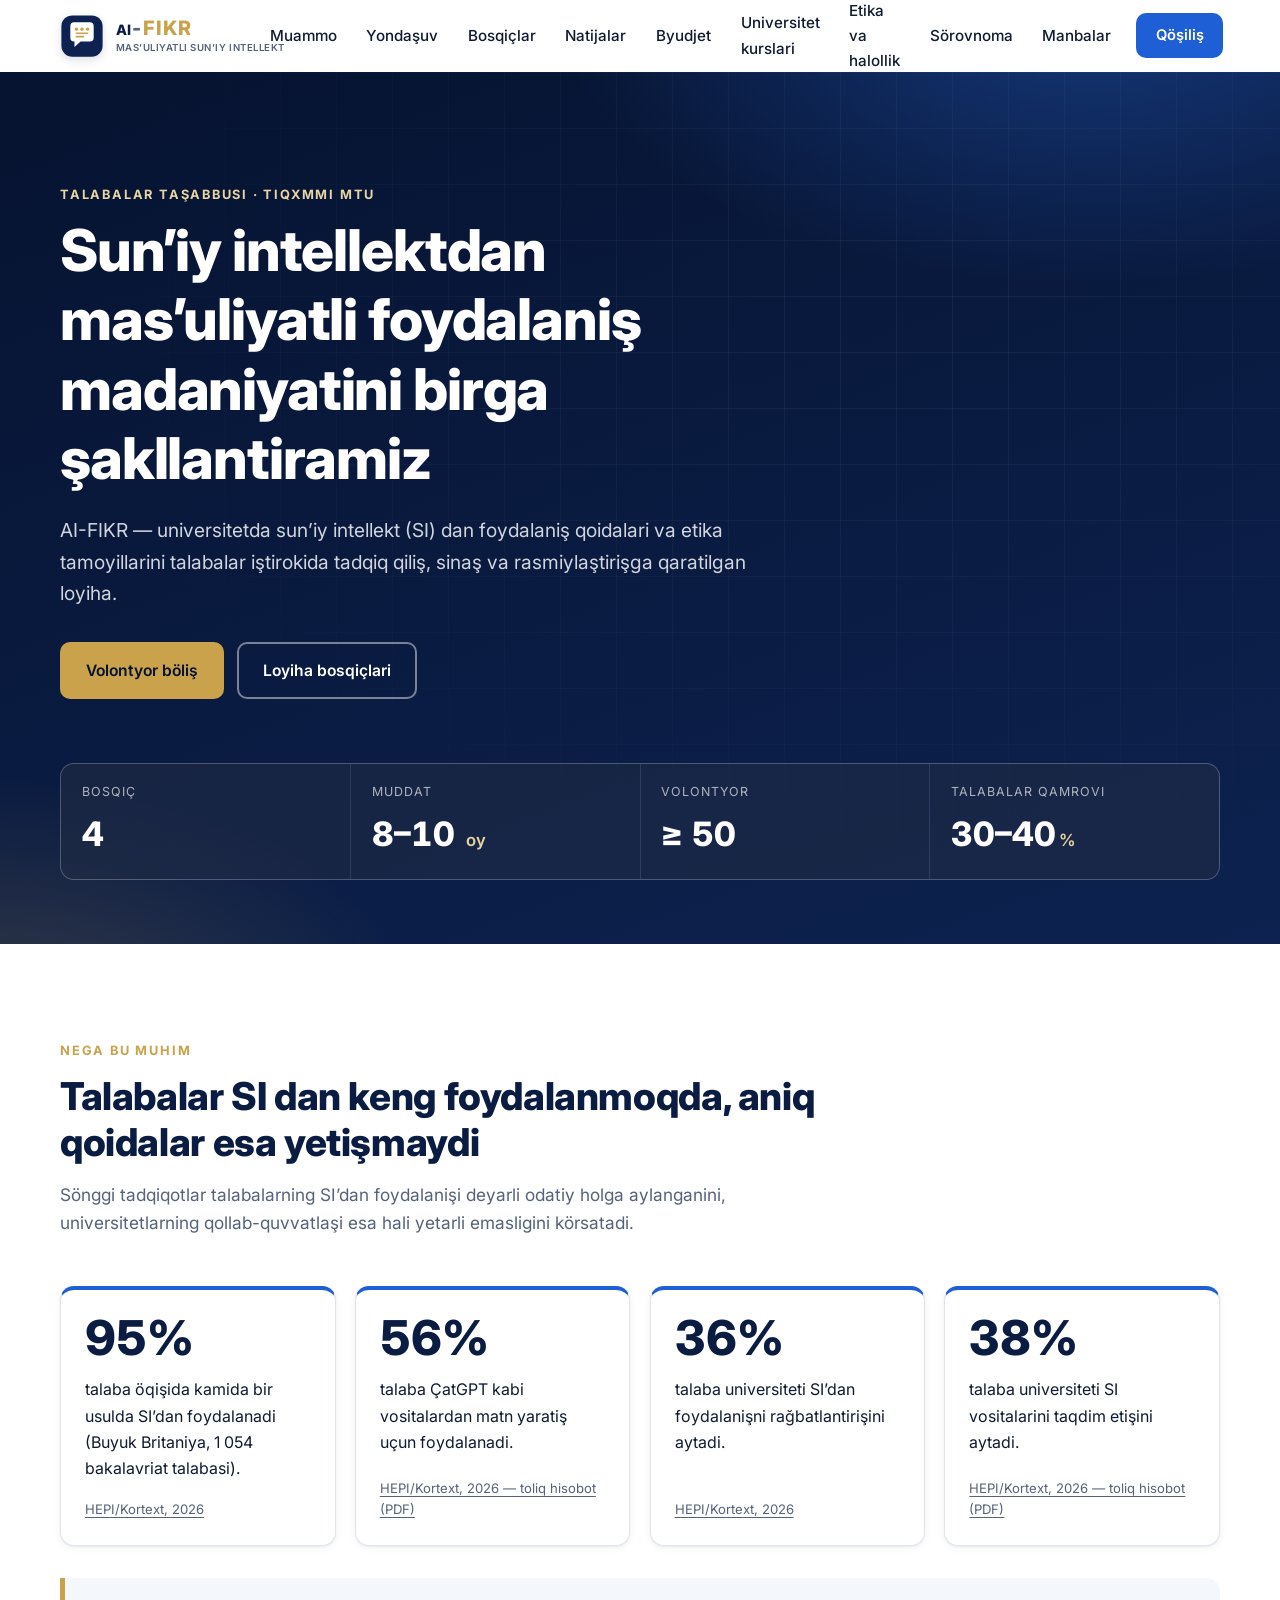
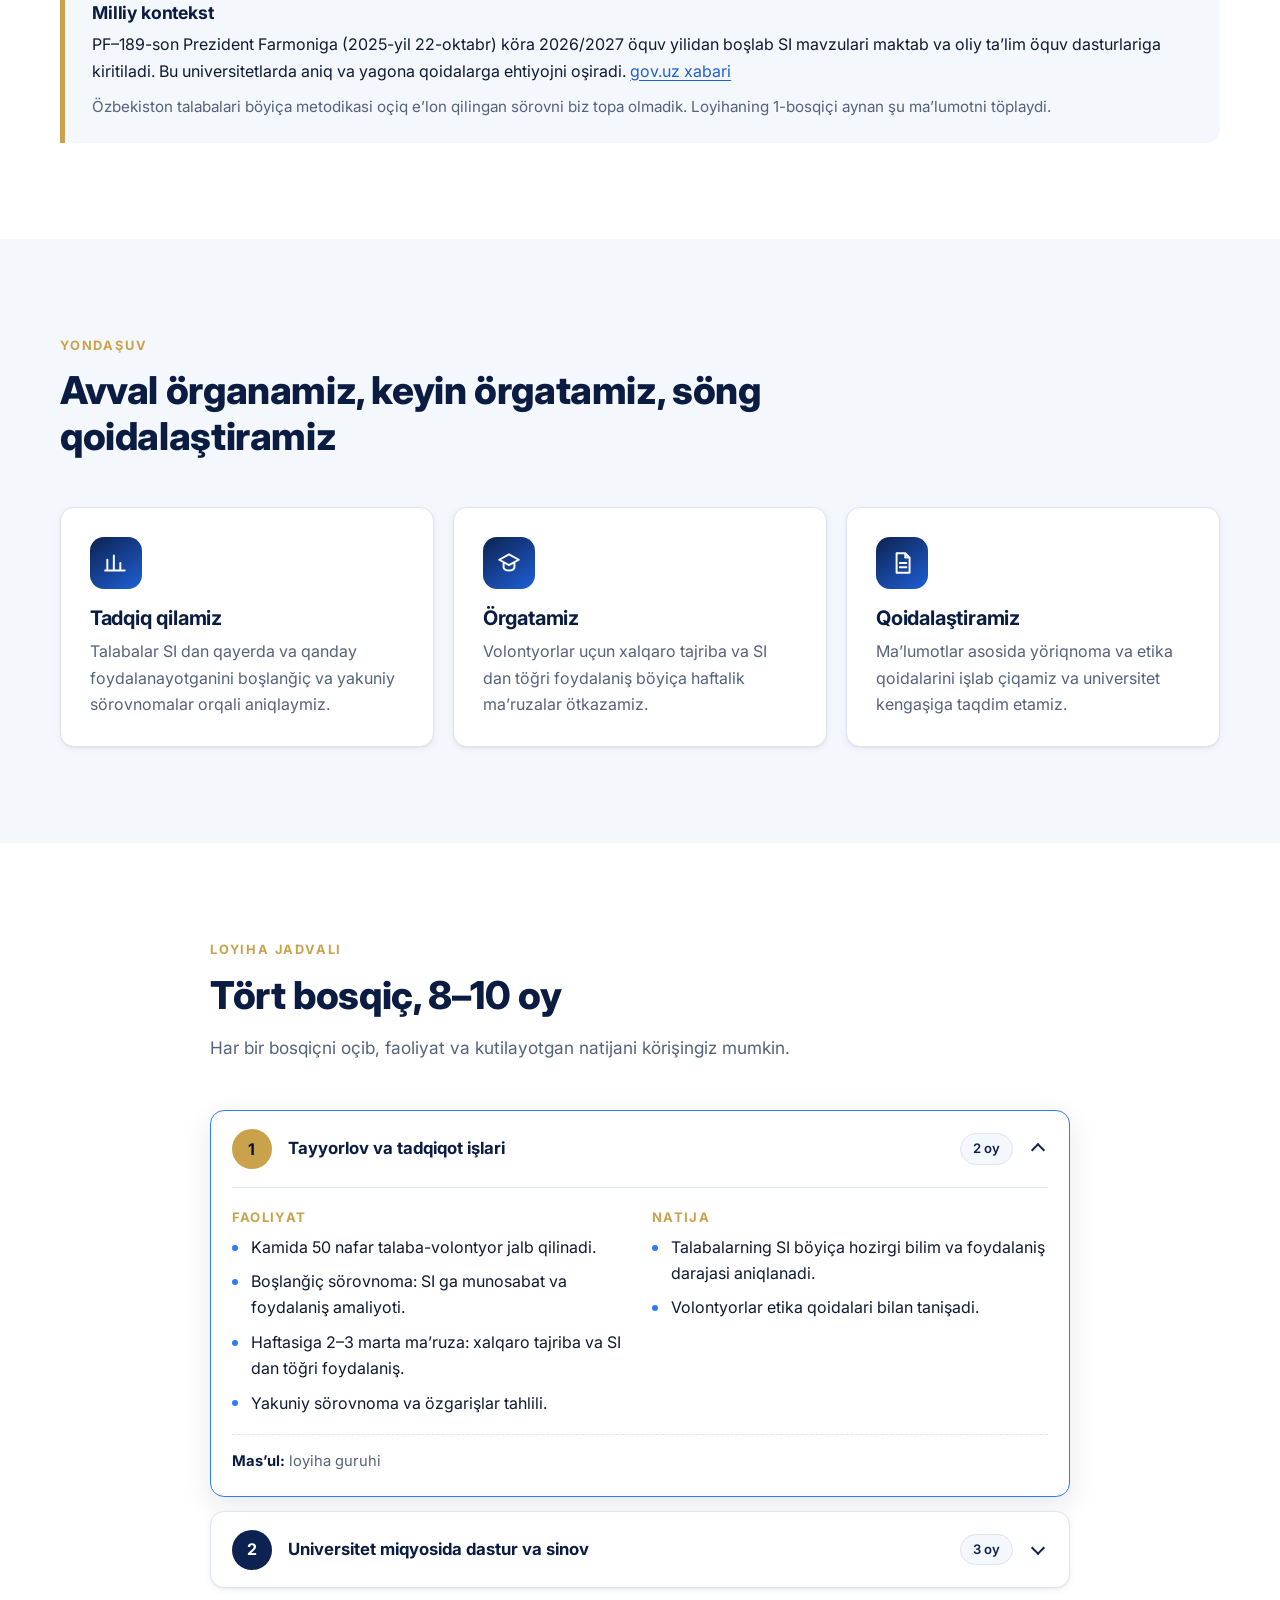
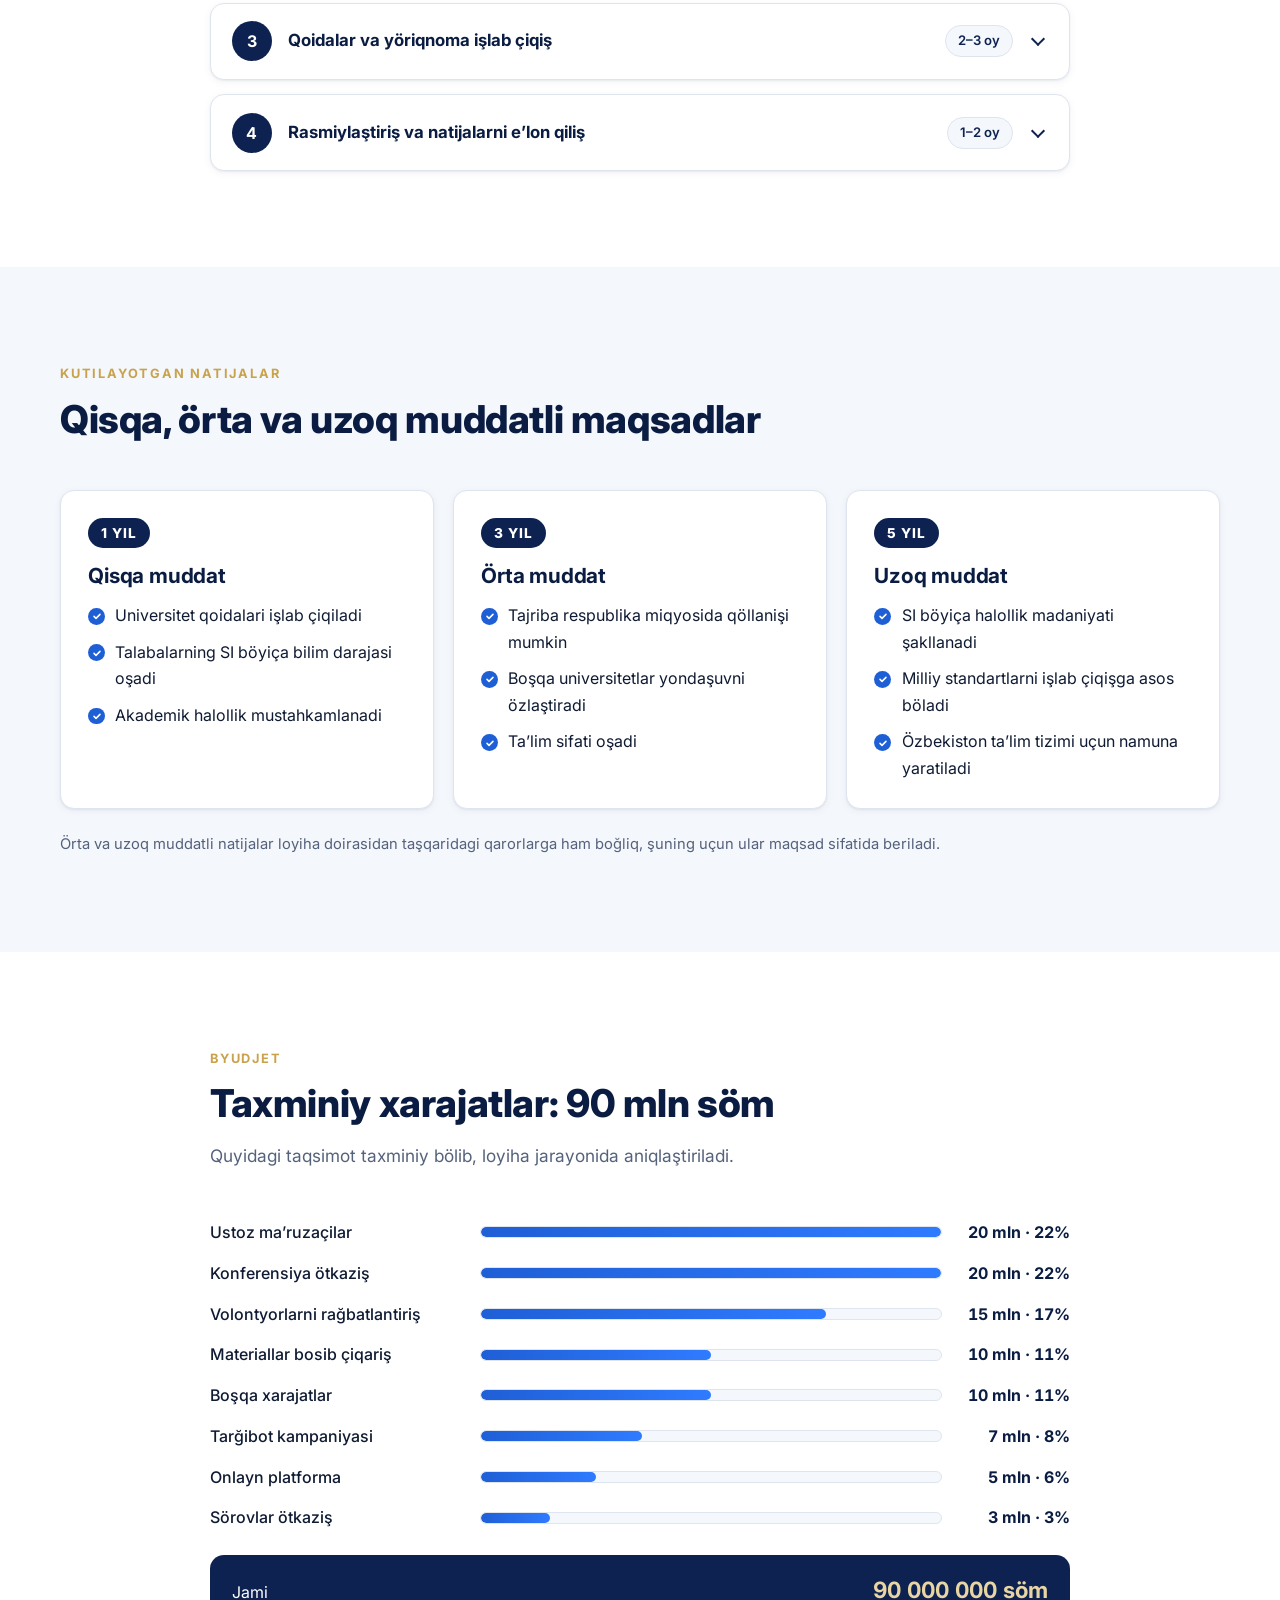
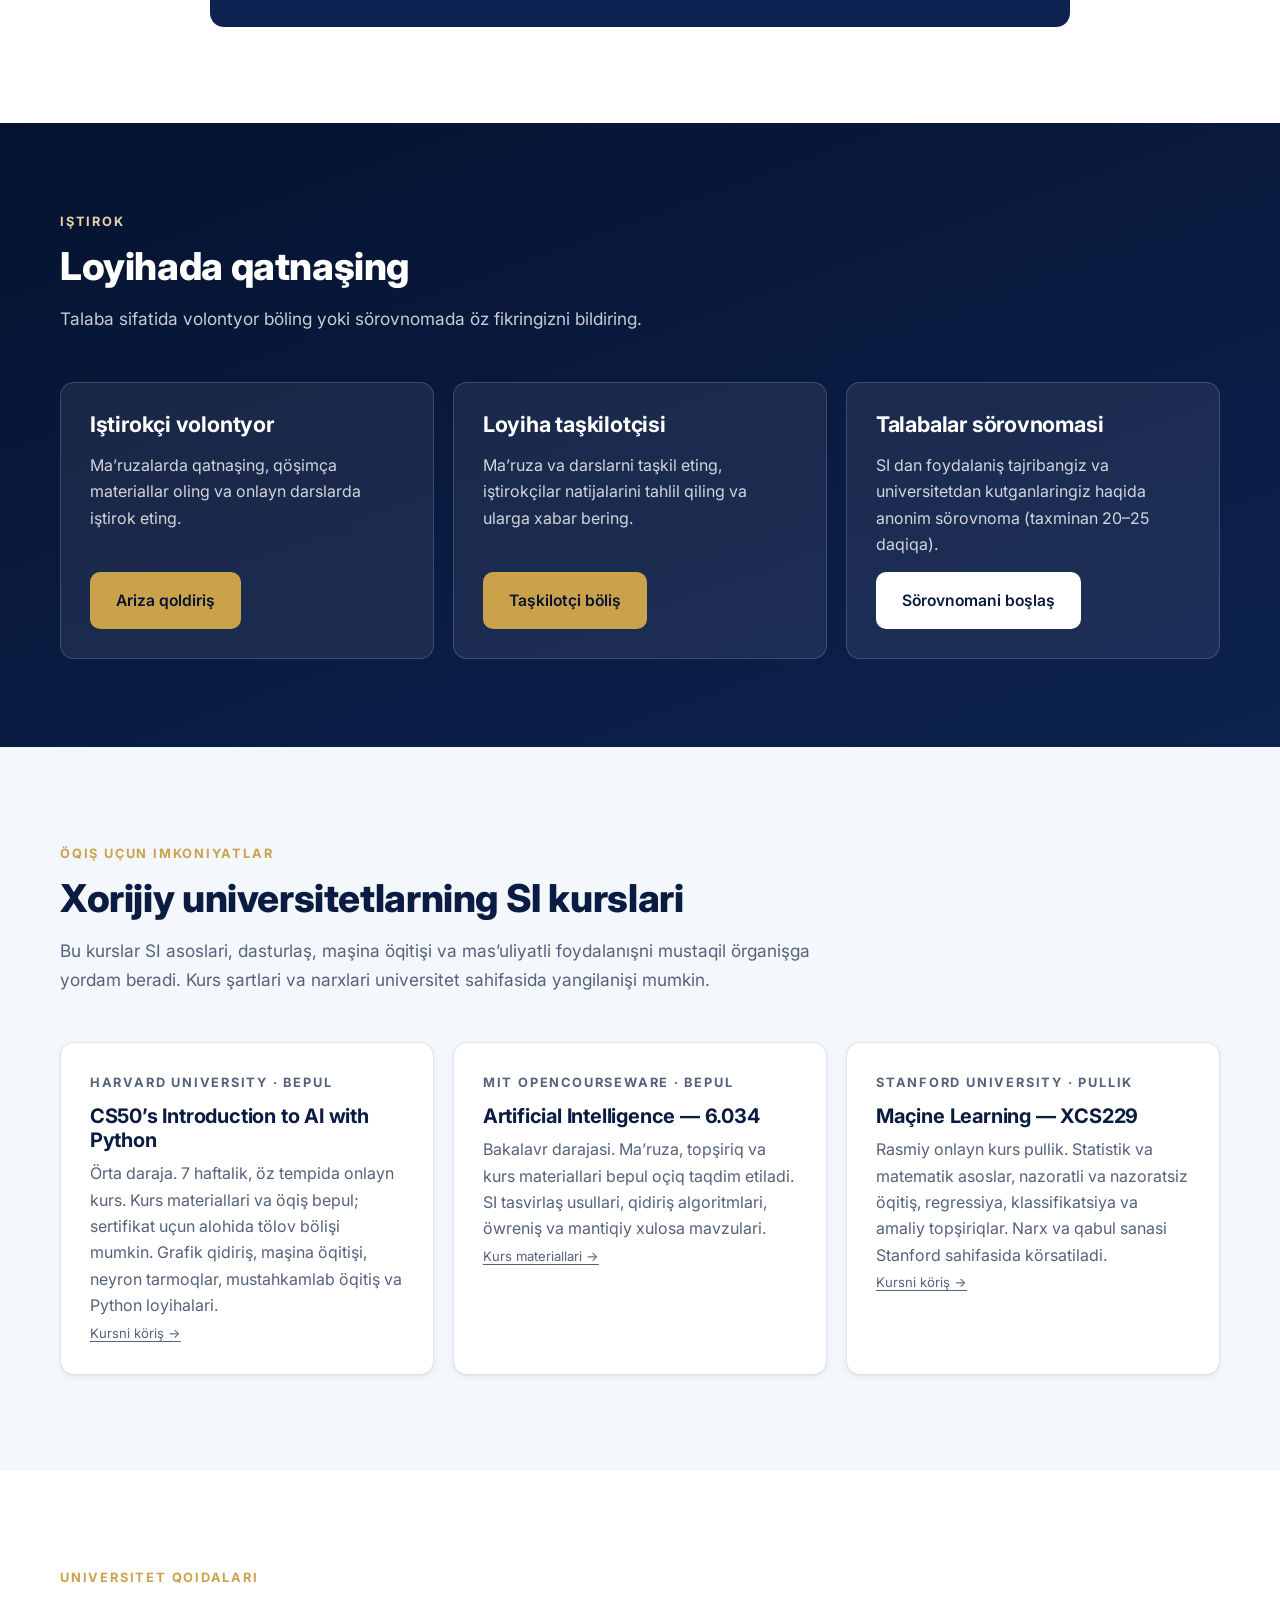
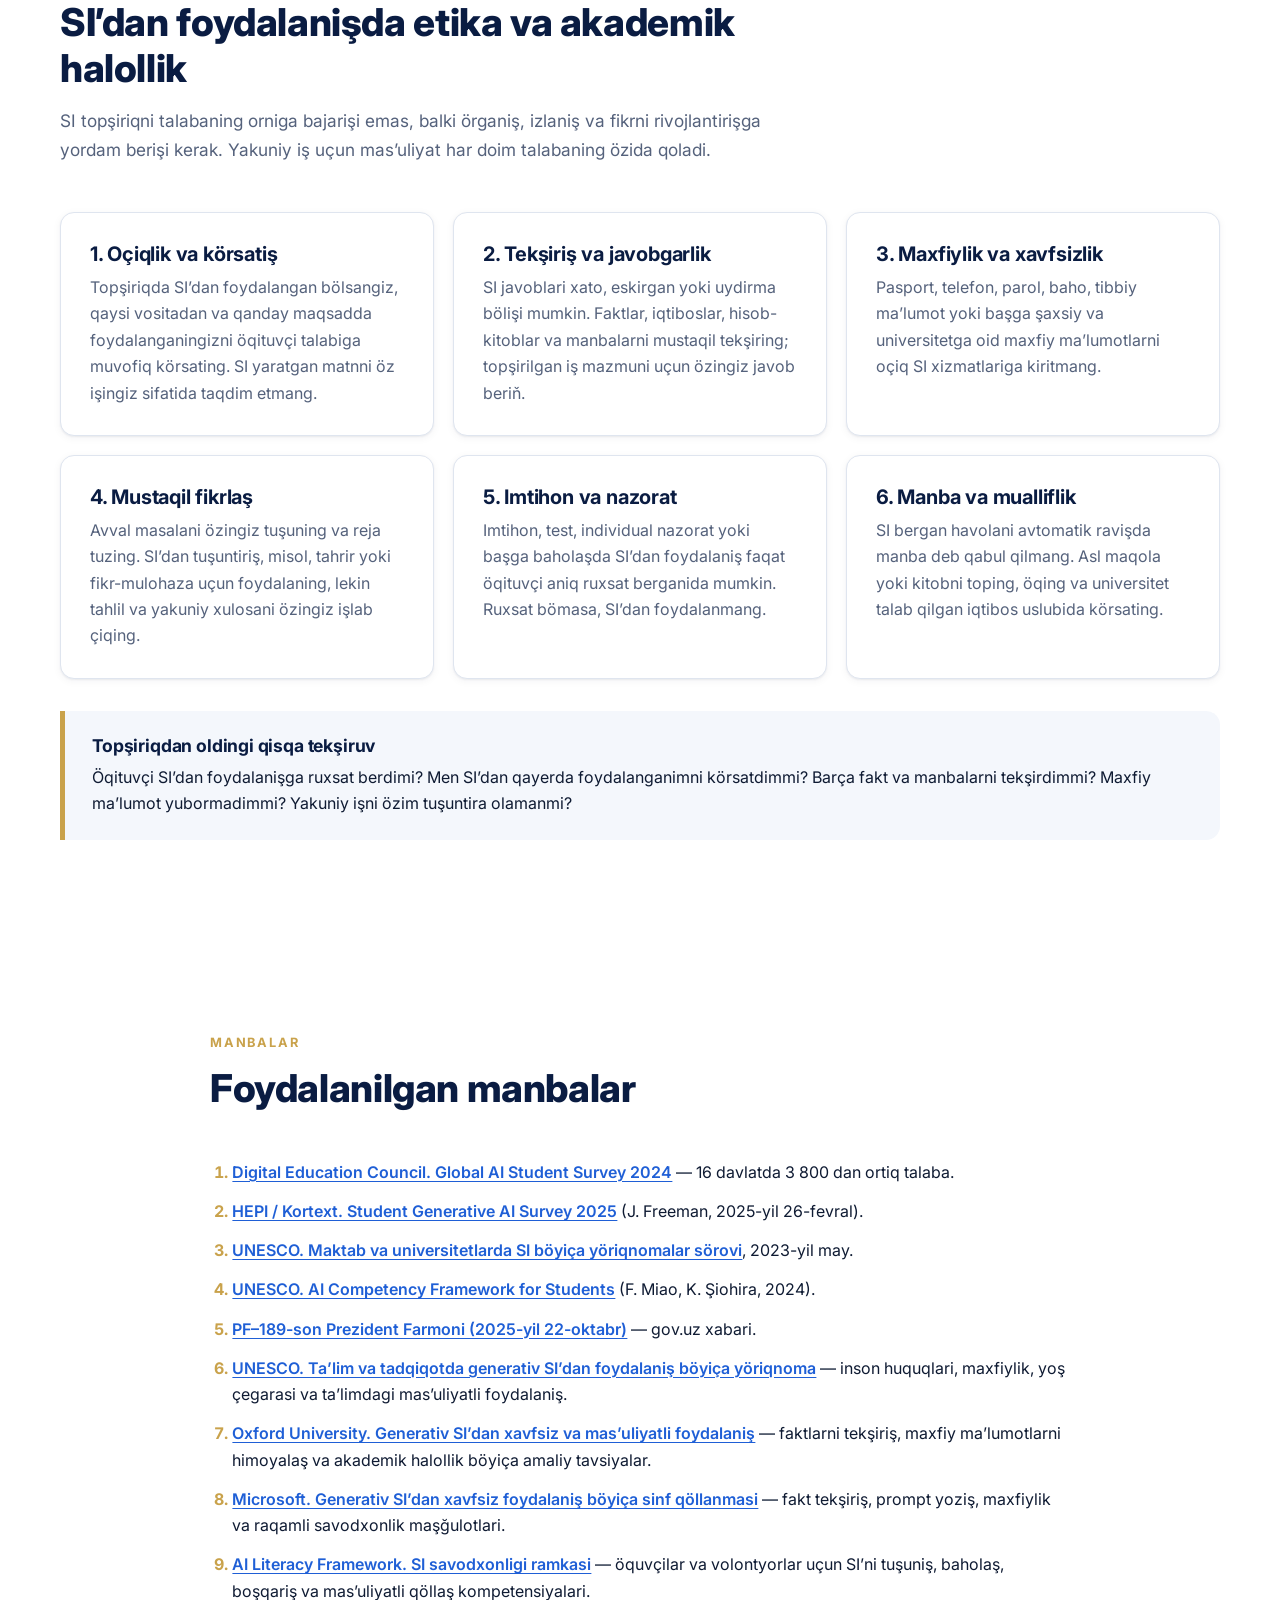
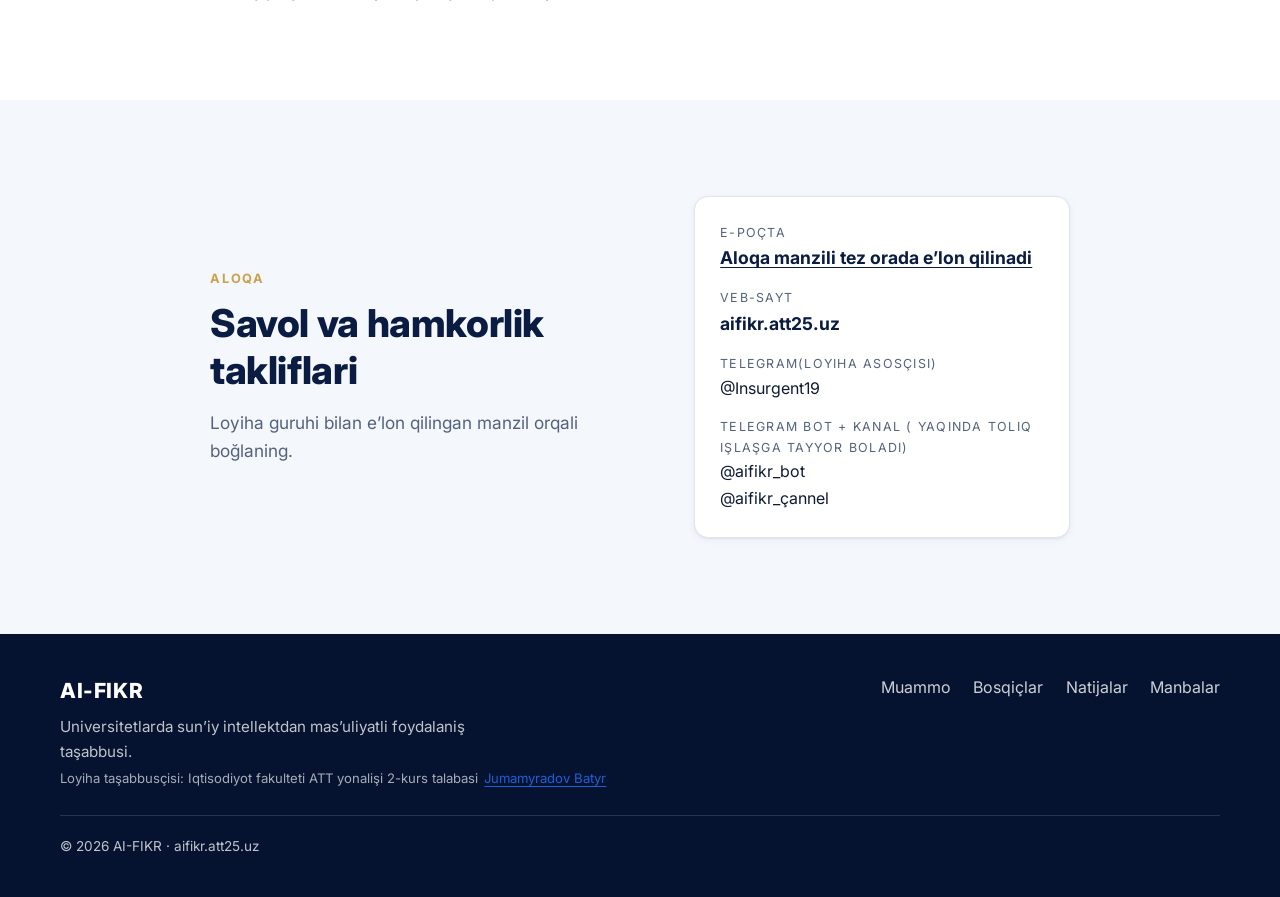
==== index.html @ 6b403f91 "Finish new alphabet content updates Co-authored-by: Copilot <223556219+Copilot@users.noreply.github." ====
<!DOCTYPE html>
<html lang="uz">
<head>
  <meta charset="utf-8">
  <meta name="viewport" content="width=device-width, initial-scale=1">
  <title>AI-FIKR — Universitetda sun’iy intellektdan mas’uliyatli foydalaniş</title>
  <meta name="description" content="AI-FIKR — Özbekiston universitetlarida sun’iy intellektdan foydalaniş qoidalari va etika tamoyillarini talabalar iştirokida tadqiq qiliş, sinaş va rasmiylaştiriş loyihasi.">
  <link rel="canonical" href="https://aifikr.attt25.uz/">
  <meta name="theme-color" content="#0d2250">

  <meta property="og:type" content="website">
  <meta property="og:locale" content="uz_UZ">
  <meta property="og:site_name" content="AI-FIKR">
  <meta property="og:title" content="AI-FIKR — Universitetlarda sun’iy intellektdan mas’uliyatli foydalaniş">
  <meta property="og:description" content="Sun’iy intellektdan foydalaniş qoidalari va etika tamoyillarini talabalar bilan birga işlab çiqamiz.">
  <meta property="og:url" content="https://aifikr.attt25.uz/">

  <link rel="icon" href="favicon.svg" type="image/svg+xml">
  <link rel="preconnect" href="https://fonts.googleapis.com">
  <link rel="preconnect" href="https://fonts.gstatic.com" crossorigin>
  <link rel="stylesheet" href="https://fonts.googleapis.com/css2?family=Inter:wght@400;500;600;700;800&display=swap">
  <link rel="stylesheet" href="css/style.css">
</head>
<body>
  <a class="skip-link" href="#asosiy">Asosiy mazmunga ötiş</a>

  <header class="site-header" id="top">
    <div class="container header-inner">
      <a class="brand" href="#top" aria-label="AI-FIKR boş sahifa">
        <svg class="brand-mark" viewBox="0 0 64 64" aria-hidden="true">
          <rect x="2" y="2" width="60" height="60" rx="16" fill="#0d2250"/>
          <path d="M15 17.5A5.5 5.5 0 0 1 20.5 12h23A5.5 5.5 0 0 1 49 17.5v17a5.5 5.5 0 0 1-5.5 5.5H30l-9 8v-8h-.5a5.5 5.5 0 0 1-5.5-5.5z" fill="#fff"/>
          <path d="M24 28h16M24 33h10" stroke="#c9a24b" stroke-width="2.5" stroke-linecap="round"/>
          <circle cx="24" cy="22" r="2.5" fill="#c9a24b"/><circle cx="32" cy="22" r="2.5" fill="#c9a24b"/><circle cx="40" cy="22" r="2.5" fill="#c9a24b"/>
        </svg>
        <span class="brand-text"><strong><em>AI</em><span>-</span>FIKR</strong><small>Mas’uliyatli sun’iy intellekt</small></span>
      </a>

      <button class="nav-toggle" type="button" aria-expanded="false" aria-controls="asosiy-menyu">
        <span class="sr-only">Menyuni oçiş</span>
        <span class="bars" aria-hidden="true"></span>
      </button>

      <nav class="site-nav" id="asosiy-menyu" aria-label="Asosiy menyu">
        <ul>
          <li><a href="#muammo">Muammo</a></li>
          <li><a href="#yondashuv">Yondaşuv</a></li>
          <li><a href="#bosqichlar">Bosqiçlar</a></li>
          <li><a href="#natijalar">Natijalar</a></li>
          <li><a href="#byudjet">Byudjet</a></li>
          <li><a href="#universitet-kurslari">Universitet kurslari</a></li>
          <li><a href="#etika">Etika va halollik</a></li>
          <li><a href="#sorovnoma" data-modal-target="sorovnoma">Sörovnoma</a></li>
          <li><a href="#manbalar">Manbalar</a></li>
          <li><a class="btn btn-primary btn-sm" href="#ishtirok">Qöşiliş</a></li>
        </ul>
      </nav>
    </div>
  </header>

  <main id="asosiy">

    <!-- HERO -->
    <section class="hero" aria-labelledby="hero-title">
      <div class="container hero-inner">
        <p class="eyebrow eyebrow-light">Talabalar taşabbusi · TIQXMMI MTU</p>
        <h1 id="hero-title">Sun’iy intellektdan mas’uliyatli foydalaniş madaniyatini birga şakllantiramiz</h1>
        <p class="hero-lead">
          AI-FIKR — universitetda sun’iy intellekt (SI) dan foydalaniş qoidalari va etika tamoyillarini
          talabalar iştirokida tadqiq qiliş, sinaş va rasmiylaştirişga qaratilgan loyiha.
        </p>
        <div class="hero-actions">
          <a class="btn btn-gold" href="#ishtirok">Volontyor böliş</a>
          <a class="btn btn-ghost" href="#bosqichlar">Loyiha bosqiçlari</a>
        </div>

        <dl class="hero-stats">
          <div><dt>Bosqiç</dt><dd><span class="count" data-count="4">4</span></dd></div>
          <div><dt>Muddat</dt><dd>8–10 <small>oy</small></dd></div>
          <div><dt>Volontyor</dt><dd><span class="count" data-count="50" data-prefix="≥ ">≥ 50</span></dd></div>
          <div><dt>Talabalar qamrovi</dt><dd>30–40<small>%</small></dd></div>
        </dl>
      </div>
    </section>

    <!-- MUAMMO -->
    <section class="section" id="muammo" aria-labelledby="muammo-title">
      <div class="container">
        <div class="section-head reveal">
          <p class="eyebrow">Nega bu muhim</p>
          <h2 id="muammo-title">Talabalar SI dan keng foydalanmoqda, aniq qoidalar esa yetişmaydi</h2>
          <p class="lead">Sönggi tadqiqotlar talabalarning SI’dan foydalanişi deyarli odatiy holga aylanganini, universitetlarning qollab-quvvatlaşi esa hali yetarli emasligini körsatadi.</p>
        </div>

        <div class="grid grid-4">
          <article class="stat-card reveal">
            <p class="stat-num"><span class="count" data-count="95" data-suffix="%">95%</span></p>
            <p class="stat-text">talaba öqişida kamida bir usulda SI’dan foydalanadi (Buyuk Britaniya, 1 054 bakalavriat talabasi).</p>
            <a class="stat-src" href="https://www.hepi.ac.uk/reports/student-generative-ai-survey-2026/" target="_blank" rel="noopener">HEPI/Kortext, 2026</a>
          </article>
          <article class="stat-card reveal">
            <p class="stat-num"><span class="count" data-count="56" data-suffix="%">56%</span></p>
            <p class="stat-text">talaba ÇatGPT kabi vositalardan matn yaratiş uçun foydalanadi.</p>
            <a class="stat-src" href="https://www.hepi.ac.uk/wp-content/uploads/2026/03/HEPI-Report-199-Gen-AI-Survey-2026.pdf" target="_blank" rel="noopener">HEPI/Kortext, 2026 — toliq hisobot (PDF)</a>
          </article>
          <article class="stat-card reveal">
            <p class="stat-num"><span class="count" data-count="36" data-suffix="%">36%</span></p>
            <p class="stat-text">talaba universiteti SI’dan foydalanişni rağbatlantirişini aytadi.</p>
            <a class="stat-src" href="https://www.hepi.ac.uk/reports/student-generative-ai-survey-2026/" target="_blank" rel="noopener">HEPI/Kortext, 2026</a>
          </article>
          <article class="stat-card reveal">
            <p class="stat-num"><span class="count" data-count="38" data-suffix="%">38%</span></p>
            <p class="stat-text">talaba universiteti SI vositalarini taqdim etişini aytadi.</p>
            <a class="stat-src" href="https://www.hepi.ac.uk/wp-content/uploads/2026/03/HEPI-Report-199-Gen-AI-Survey-2026.pdf" target="_blank" rel="noopener">HEPI/Kortext, 2026 — toliq hisobot (PDF)</a>
          </article>
        </div>

        <div class="notice reveal">
          <h3>Milliy kontekst</h3>
          <p>
            PF–189-son Prezident Farmoniga (2025-yil 22-oktabr) köra 2026/2027 öquv yilidan boşlab SI mavzulari
            maktab va oliy ta’lim öquv dasturlariga kiritiladi. Bu universitetlarda aniq va yagona qoidalarga ehtiyojni oşiradi.
            <a href="https://gov.uz/oz/digital/news/view/96074" target="_blank" rel="noopener">gov.uz xabari</a>
          </p>
          <p class="muted">
            Özbekiston talabalari böyiça metodikasi oçiq e’lon qilingan sörovni biz topa olmadik. Loyihaning 1-bosqiçi aynan şu ma’lumotni töplaydi.
          </p>
        </div>
      </div>
    </section>

    <!-- YONDASHUV -->
    <section class="section section-alt" id="yondashuv" aria-labelledby="yondashuv-title">
      <div class="container">
        <div class="section-head reveal">
          <p class="eyebrow">Yondaşuv</p>
          <h2 id="yondashuv-title">Avval örganamiz, keyin örgatamiz, söng qoidalaştiramiz</h2>
        </div>

        <div class="grid grid-3">
          <article class="pillar reveal">
            <span class="pillar-icon" aria-hidden="true">
              <svg viewBox="0 0 24 24"><path d="M4 19V9m6 10V5m6 14v-7m4 7H2"/></svg>
            </span>
            <h3>Tadqiq qilamiz</h3>
            <p>Talabalar SI dan qayerda va qanday foydalanayotganini boşlanğiç va yakuniy sörovnomalar orqali aniqlaymiz.</p>
          </article>
          <article class="pillar reveal">
            <span class="pillar-icon" aria-hidden="true">
              <svg viewBox="0 0 24 24"><path d="M3 9l9-5 9 5-9 5-9-5zm4 3v4c0 1.5 2.2 3 5 3s5-1.5 5-3v-4"/></svg>
            </span>
            <h3>Örgatamiz</h3>
            <p>Volontyorlar uçun xalqaro tajriba va SI dan töğri foydalaniş böyiça haftalik ma’ruzalar ötkazamiz.</p>
          </article>
          <article class="pillar reveal">
            <span class="pillar-icon" aria-hidden="true">
              <svg viewBox="0 0 24 24"><path d="M7 3h8l4 4v14H7zM15 3v4h4M10 12h6M10 16h6"/></svg>
            </span>
            <h3>Qoidalaştiramiz</h3>
            <p>Ma’lumotlar asosida yöriqnoma va etika qoidalarini işlab çiqamiz va universitet kengaşiga taqdim etamiz.</p>
          </article>
        </div>
      </div>
    </section>

    <!-- BOSQICHLAR -->
    <section class="section" id="bosqichlar" aria-labelledby="bosqich-title">
      <div class="container narrow">
        <div class="section-head reveal">
          <p class="eyebrow">Loyiha jadvali</p>
          <h2 id="bosqich-title">Tört bosqiç, 8–10 oy</h2>
          <p class="lead">Har bir bosqiçni oçib, faoliyat va kutilayotgan natijani körişingiz mumkin.</p>
        </div>

        <ol class="steps">
          <li class="step is-open reveal">
            <button class="step-head" type="button" aria-expanded="true" aria-controls="step-1">
              <span class="step-num">1</span>
              <span class="step-title">Tayyorlov va tadqiqot işlari</span>
              <span class="pill">2 oy</span>
              <span class="chev" aria-hidden="true"></span>
            </button>
            <div class="step-panel" id="step-1" role="region">
              <div class="step-inner">
                <div class="cols">
                  <div>
                    <h4>Faoliyat</h4>
                    <ul>
                      <li>Kamida 50 nafar talaba-volontyor jalb qilinadi.</li>
                      <li>Boşlanğiç sörovnoma: SI ga munosabat va foydalaniş amaliyoti.</li>
                      <li>Haftasiga 2–3 marta ma’ruza: xalqaro tajriba va SI dan töğri foydalaniş.</li>
                      <li>Yakuniy sörovnoma va özgarişlar tahlili.</li>
                    </ul>
                  </div>
                  <div>
                    <h4>Natija</h4>
                    <ul>
                      <li>Talabalarning SI böyiça hozirgi bilim va foydalaniş darajasi aniqlanadi.</li>
                      <li>Volontyorlar etika qoidalari bilan tanişadi.</li>
                    </ul>
                  </div>
                </div>
                <p class="owner"><strong>Mas’ul:</strong> loyiha guruhi</p>
              </div>
            </div>
          </li>

          <li class="step reveal">
            <button class="step-head" type="button" aria-expanded="false" aria-controls="step-2">
              <span class="step-num">2</span>
              <span class="step-title">Universitet miqyosida dastur va sinov</span>
              <span class="pill">3 oy</span>
              <span class="chev" aria-hidden="true"></span>
            </button>
            <div class="step-panel" id="step-2" role="region">
              <div class="step-inner">
                <div class="cols">
                  <div>
                    <h4>Faoliyat</h4>
                    <ul>
                      <li>1-bosqiç natijalari asosida umumiy dastur işlab çiqiladi.</li>
                      <li>Dastur universitet talabalarining kamida 30–40% ini qamrab oladi.</li>
                      <li>Umumiy sörovnomalar orqali fikr va foydalaniş darajasi tahlil qilinadi.</li>
                    </ul>
                  </div>
                  <div>
                    <h4>Natija</h4>
                    <ul>
                      <li>Dastur işlab çiqiladi va sinovdan ötadi.</li>
                      <li>Talabalarning kamida 30–40% i SI dan töğri foydalaniş böyiça bilim oladi.</li>
                      <li>Talabalarning ehtiyoj va muammolari aniqlanadi.</li>
                    </ul>
                  </div>
                </div>
                <p class="owner"><strong>Mas’ul:</strong> fakultetlar</p>
              </div>
            </div>
          </li>

          <li class="step reveal">
            <button class="step-head" type="button" aria-expanded="false" aria-controls="step-3">
              <span class="step-num">3</span>
              <span class="step-title">Qoidalar va yöriqnoma işlab çiqiş</span>
              <span class="pill">2–3 oy</span>
              <span class="chev" aria-hidden="true"></span>
            </button>
            <div class="step-panel" id="step-3" role="region">
              <div class="step-inner">
                <div class="cols">
                  <div>
                    <h4>Faoliyat</h4>
                    <ul>
                      <li>Ma’lumotlar asosida universitet uçun SI dan foydalaniş yöriqnomasi tayyorlanadi.</li>
                      <li>Yöriqnoma etika qoidalarini öz içiga oladi.</li>
                      <li>Universitet kengaşida tasdiqlanadi.</li>
                    </ul>
                  </div>
                  <div>
                    <h4>Natija</h4>
                    <ul>
                      <li>Yöriqnoma va etika qoidalari tayyor böladi.</li>
                      <li>Universitet içida yagona standart va tartib joriy etiladi.</li>
                      <li>Mas’uliyatli, halol va samarali foydalaniş madaniyati şakllana boşlaydi.</li>
                    </ul>
                  </div>
                </div>
                <p class="owner"><strong>Mas’ul:</strong> yuridik bölim</p>
              </div>
            </div>
          </li>

          <li class="step reveal">
            <button class="step-head" type="button" aria-expanded="false" aria-controls="step-4">
              <span class="step-num">4</span>
              <span class="step-title">Rasmiylaştiriş va natijalarni e’lon qiliş</span>
              <span class="pill">1–2 oy</span>
              <span class="chev" aria-hidden="true"></span>
            </button>
            <div class="step-panel" id="step-4" role="region">
              <div class="step-inner">
                <div class="cols">
                  <div>
                    <h4>Faoliyat</h4>
                    <ul>
                      <li>Qoidalar rasmiylaştirilib, universitet içida kuçga kiritiladi.</li>
                      <li>Natijalar oçiq e’lon qilinadi.</li>
                      <li>Tasdiq oliş uçun natijalar Ta’lim vazirligiga taqdim etiladi.</li>
                      <li>Yakuniy hisobot va taqdimot tayyorlanadi.</li>
                    </ul>
                  </div>
                  <div>
                    <h4>Natija</h4>
                    <ul>
                      <li>Qoidalar universitet içida amalda böladi.</li>
                      <li>Tajribani boşqa universitetlarga tatbiq etiş imkoniyati paydo böladi.</li>
                    </ul>
                  </div>
                </div>
                <p class="owner"><strong>Mas’ul:</strong> rektorat</p>
              </div>
            </div>
          </li>
        </ol>
      </div>
    </section>

    <!-- NATIJALAR -->
    <section class="section section-alt" id="natijalar" aria-labelledby="natija-title">
      <div class="container">
        <div class="section-head reveal">
          <p class="eyebrow">Kutilayotgan natijalar</p>
          <h2 id="natija-title">Qisqa, örta va uzoq muddatli maqsadlar</h2>
        </div>

        <div class="grid grid-3">
          <article class="horizon reveal">
            <p class="horizon-label">1 yil</p>
            <h3>Qisqa muddat</h3>
            <ul class="checks">
              <li>Universitet qoidalari işlab çiqiladi</li>
              <li>Talabalarning SI böyiça bilim darajasi oşadi</li>
              <li>Akademik halollik mustahkamlanadi</li>
            </ul>
          </article>
          <article class="horizon reveal">
            <p class="horizon-label">3 yil</p>
            <h3>Örta muddat</h3>
            <ul class="checks">
              <li>Tajriba respublika miqyosida qöllanişi mumkin</li>
              <li>Boşqa universitetlar yondaşuvni özlaştiradi</li>
              <li>Ta’lim sifati oşadi</li>
            </ul>
          </article>
          <article class="horizon reveal">
            <p class="horizon-label">5 yil</p>
            <h3>Uzoq muddat</h3>
            <ul class="checks">
              <li>SI böyiça halollik madaniyati şakllanadi</li>
              <li>Milliy standartlarni işlab çiqişga asos böladi</li>
              <li>Özbekiston ta’lim tizimi uçun namuna yaratiladi</li>
            </ul>
          </article>
        </div>
        <p class="footnote reveal">Örta va uzoq muddatli natijalar loyiha doirasidan taşqaridagi qarorlarga ham boğliq, şuning uçun ular maqsad sifatida beriladi.</p>
      </div>
    </section>

    <!-- BYUDJET -->
    <section class="section" id="byudjet" aria-labelledby="byudjet-title">
      <div class="container narrow">
        <div class="section-head reveal">
          <p class="eyebrow">Byudjet</p>
          <h2 id="byudjet-title">Taxminiy xarajatlar: 90 mln söm</h2>
          <p class="lead">Quyidagi taqsimot taxminiy bölib, loyiha jarayonida aniqlaştiriladi.</p>
        </div>

        <ul class="budget reveal" aria-label="Byudjet taqsimoti">
          <li><span class="b-name">Ustoz ma’ruzaçilar</span><span class="bar"><span style="--w:100%"></span></span><span class="b-val">20 mln · 22%</span></li>
          <li><span class="b-name">Konferensiya ötkaziş</span><span class="bar"><span style="--w:100%"></span></span><span class="b-val">20 mln · 22%</span></li>
          <li><span class="b-name">Volontyorlarni rağbatlantiriş</span><span class="bar"><span style="--w:75%"></span></span><span class="b-val">15 mln · 17%</span></li>
          <li><span class="b-name">Materiallar bosib çiqariş</span><span class="bar"><span style="--w:50%"></span></span><span class="b-val">10 mln · 11%</span></li>
          <li><span class="b-name">Boşqa xarajatlar</span><span class="bar"><span style="--w:50%"></span></span><span class="b-val">10 mln · 11%</span></li>
          <li><span class="b-name">Tarğibot kampaniyasi</span><span class="bar"><span style="--w:35%"></span></span><span class="b-val">7 mln · 8%</span></li>
          <li><span class="b-name">Onlayn platforma</span><span class="bar"><span style="--w:25%"></span></span><span class="b-val">5 mln · 6%</span></li>
          <li><span class="b-name">Sörovlar ötkaziş</span><span class="bar"><span style="--w:15%"></span></span><span class="b-val">3 mln · 3%</span></li>
        </ul>
        <p class="budget-total reveal"><span>Jami</span><strong>90 000 000 söm</strong></p>
      </div>
    </section>

    <!-- ISHTIROK -->
    <section class="cta" id="ishtirok" aria-labelledby="ishtirok-title">
      <div class="container">
        <div class="section-head section-head-light reveal">
          <p class="eyebrow eyebrow-light">Iştirok</p>
          <h2 id="ishtirok-title">Loyihada qatnaşing</h2>
          <p class="lead">Talaba sifatida volontyor böling yoki sörovnomada öz fikringizni bildiring.</p>
        </div>

        <div class="grid grid-2">
          <article class="cta-card reveal">
            <h3>Iştirokçi volontyor</h3>
            <p>Ma’ruzalarda qatnaşing, qöşimça materiallar oling va onlayn darslarda iştirok eting.</p>
            <a class="btn btn-gold" href="#ishtirokchi-ariza" data-modal-target="ishtirokchi-ariza">Ariza qoldiriş</a>
          </article>
          <article class="cta-card reveal">
            <h3>Loyiha taşkilotçisi</h3>
            <p>Ma’ruza va darslarni taşkil eting, iştirokçilar natijalarini tahlil qiling va ularga xabar bering.</p>
            <a class="btn btn-gold" href="#tashkilotchi-ariza" data-modal-target="tashkilotchi-ariza">Taşkilotçi böliş</a>
          </article>
          <article class="cta-card reveal">
            <h3>Talabalar sörovnomasi</h3>
            <p>SI dan foydalaniş tajribangiz va universitetdan kutganlaringiz haqida anonim sörovnoma (taxminan 20–25 daqiqa).</p>
            <a class="btn btn-light" href="#sorovnoma" data-modal-target="sorovnoma">Sörovnomani boşlaş</a>
          </article>
        </div>
      </div>
    </section>

    <!-- SOROVNOMA -->
    <dialog class="participation-modal" id="sorovnoma" aria-labelledby="sorovnoma-title">
      <button class="modal-close" type="button" data-modal-close aria-label="Oynani yopiş">×</button>
      <div class="container">
        <div class="section-head reveal">
          <p class="eyebrow">1-bosqiç · anonim tadqiqot</p>
          <h2 id="sorovnoma-title">SI dan foydalaniş tajribangizni baholang</h2>
          <p class="lead">Sörovnoma taxminan 20–25 daqiqa davom etadi. Ism, familiya va telefon raqami söralmaydi. Javoblar faqat umumlaştirilgan körinişda işlatiladi.</p>
        </div>
        <form class="participation-form reveal" id="survey-form">
          <div class="form-notice"><strong>Iştirok etişdan oldin</strong><p>Istalgan savolni ötkazib yuborişingiz yoki istalgan vaqtda töxtaşingiz mumkin.</p></div>
          <div class="survey-progress" aria-label="Sörovnoma töldirilişi">
            <div class="survey-progress-head"><span>Töldirilişi</span><strong id="survey-progress-value">0%</strong></div>
            <div class="survey-progress-track"><span id="survey-progress-bar"></span></div>
          </div>
          <fieldset>
            <legend>A. Umumiy ma’lumot</legend>
            <div class="form-grid">
              <label>Ism va familiya <span class="required">*</span><input name="name" type="text" required autocomplete="name" placeholder="Masalan: Ali Valiyev"></label>
              <label>Kursingiz <span class="required">*</span><select name="course" required><option value="">Tanlang</option><option>1-kurs</option><option>2-kurs</option><option>3-kurs</option><option>4-kurs</option><option>Magistratura</option></select></label>
              <label class="form-span-2">Fakultet va yönalişingiz <span class="required">*</span><input name="faculty" type="text" required placeholder="Masalan: Iqtisodiyot fakulteti, ATT 220"></label>
            </div>
          </fieldset>
          <fieldset>
            <legend>B. Foydalaniş amaliyoti</legend>
            <div class="form-grid">
              <label>SI vositalaridan qançalik tez-tez foydalanasiz? <span class="required">*</span><select name="frequency" required><option value="">Tanlang</option><option>Heç qaçon</option><option>Faqat sinab körganman</option><option>Oyiga bir neça marta</option><option>Haftasiga bir neça marta</option><option>Deyarli har kuni</option></select></label>
              <label>Haftasiga örtaça qança vaqt?<select name="hours"><option value="">Tanlang</option><option>1 soatdan kam</option><option>1–3 soat</option><option>4–7 soat</option><option>8 soat va undan köp</option></select></label>
            </div>
            <div class="form-question"><p>Qaysi vositalardan foydalangansiz?</p><div class="check-grid">
              <label class="check-option"><input type="checkbox" name="tools" value="ChatGPT"> ÇatGPT</label><label class="check-option"><input type="checkbox" name="tools" value="Gemini"> Gemini</label><label class="check-option"><input type="checkbox" name="tools" value="Claude"> Claude</label><label class="check-option"><input type="checkbox" name="tools" value="Copilot"> Microsoft Copilot</label><label class="check-option"><input type="checkbox" name="tools" value="DeepSeek"> DeepSeek</label><label class="check-option"><input type="checkbox" name="tools" value="Other"> Boşqa</label>
            </div></div>
            <div class="form-grid usage-details">
              <label>Nima maqsadda foydalanasiz? <span class="required">*</span><select name="usage-purpose" required><option value="">Tanlang</option><option>Ma’lumot qidiriş va tuşuniş</option><option>Matn, tarjima yoki grammatika</option><option>Dasturlaş va masala yeçiş</option><option>Ğoya, reja yoki slayd</option><option>Topşiriqni tayyorlaş</option><option>Boşqa</option></select></label>
              <label>SI javobini tekşiriş odatingiz <span class="required">*</span><select name="verification" required><option value="">Tanlang</option><option>Heç qaçon</option><option>Ba’zan</option><option>Köpinça</option><option>Har doim</option></select></label>
              <label>SI dan asosan qayerda foydalanasiz? <select name="context"><option value="">Tanlang</option><option>Uyda</option><option>Universitetda</option><option>Iş joyida</option><option>Yölda yoki mobil qurilmada</option></select></label>
              <label>Pullik versiyadan foydalanasizmi? <select name="paid-version"><option value="">Tanlang</option><option>Ha</option><option>Yöq</option><option>Bilmayman</option></select></label>
            </div>
          </fieldset>
          <fieldset>
            <legend>C. Munosabat</legend><p class="fieldset-note">Har bir bayonot uçun quyidagi şkaladan foydalaning:</p><div class="rating-scale" aria-label="Javoblar şkalasi"><span><b>1</b> — umuman rozi emasman</span><span><b>2</b> — rozi emasman</span><span><b>3</b> — neytral</span><span><b>4</b> — roziman</span><span><b>5</b> — töliq roziman</span></div>
            <div class="rating-list">
              <label class="rating-row">SI öqişimni yengillaştiradi.<span class="rating-options"><input required type="radio" name="q17" value="1" aria-label="1"><input type="radio" name="q17" value="2" aria-label="2"><input type="radio" name="q17" value="3" aria-label="3"><input type="radio" name="q17" value="4" aria-label="4"><input type="radio" name="q17" value="5" aria-label="5"></span></label>
              <label class="rating-row">SI murakkab mavzuni tuşunişimga yordam beradi.<span class="rating-options"><input required type="radio" name="q18" value="1" aria-label="1"><input type="radio" name="q18" value="2" aria-label="2"><input type="radio" name="q18" value="3" aria-label="3"><input type="radio" name="q18" value="4" aria-label="4"><input type="radio" name="q18" value="5" aria-label="5"></span></label>
              <label class="rating-row">SI notöğri ma’lumot berişidan xavotirdaman.<span class="rating-options"><input required type="radio" name="q23" value="1" aria-label="1"><input type="radio" name="q23" value="2" aria-label="2"><input type="radio" name="q23" value="3" aria-label="3"><input type="radio" name="q23" value="4" aria-label="4"><input type="radio" name="q23" value="5" aria-label="5"></span></label>
              <label class="rating-row">SI ga kiritgan ma’lumotlarim maxfiyligidan xavotirdaman.<span class="rating-options"><input required type="radio" name="q24" value="1" aria-label="1"><input type="radio" name="q24" value="2" aria-label="2"><input type="radio" name="q24" value="3" aria-label="3"><input type="radio" name="q24" value="4" aria-label="4"><input type="radio" name="q24" value="5" aria-label="5"></span></label>
            </div>
          </fieldset>
          <fieldset><legend>D. SI savodxonligi</legend>
            <p class="fieldset-note">Har bir qobiliyat uçun 1 — umuman qila olmayman, 5 — juda yaxşi qila olaman.</p>
            <div class="rating-scale" aria-label="SI savodxonligi şkalasi"><span><b>1</b> — umuman qila olmayman</span><span><b>2</b> — qila olmayman</span><span><b>3</b> — qisman qila olaman</span><span><b>4</b> — yaxşi qila olaman</span><span><b>5</b> — juda yaxşi qila olaman</span></div>
            <div class="rating-list">
              <label class="rating-row">SI nima ekanini va qanday işlaşini sodda tuşuntira olaman.<span class="rating-options"><input required type="radio" name="literacy_awareness" value="1" aria-label="1"><input type="radio" name="literacy_awareness" value="2" aria-label="2"><input type="radio" name="literacy_awareness" value="3" aria-label="3"><input type="radio" name="literacy_awareness" value="4" aria-label="4"><input type="radio" name="literacy_awareness" value="5" aria-label="5"></span></label>
              <label class="rating-row">Aniq va töliq sörov (prompt) yoza olaman.<span class="rating-options"><input required type="radio" name="literacy_prompt" value="1" aria-label="1"><input type="radio" name="literacy_prompt" value="2" aria-label="2"><input type="radio" name="literacy_prompt" value="3" aria-label="3"><input type="radio" name="literacy_prompt" value="4" aria-label="4"><input type="radio" name="literacy_prompt" value="5" aria-label="5"></span></label>
              <label class="rating-row">SI javobining töğriligini boşqa manbada tekşira olaman.<span class="rating-options"><input required type="radio" name="literacy_verify" value="1" aria-label="1"><input type="radio" name="literacy_verify" value="2" aria-label="2"><input type="radio" name="literacy_verify" value="3" aria-label="3"><input type="radio" name="literacy_verify" value="4" aria-label="4"><input type="radio" name="literacy_verify" value="5" aria-label="5"></span></label>
              <label class="rating-row">Şaxsiy yoki maxfiy ma’lumotni SI ga kiritmaslik kerakligini bilaman.<span class="rating-options"><input required type="radio" name="literacy_privacy" value="1" aria-label="1"><input type="radio" name="literacy_privacy" value="2" aria-label="2"><input type="radio" name="literacy_privacy" value="3" aria-label="3"><input type="radio" name="literacy_privacy" value="4" aria-label="4"><input type="radio" name="literacy_privacy" value="5" aria-label="5"></span></label>
            </div>
            <label>“Gallyutsinatsiya” nimani anglatadi? <span class="required">*</span><select name="knowledge" required><option value="">Tanlang</option><option>Işonçli köringan, ammo notöğri yoki töqib çiqarilgan javob</option><option>Dasturning öz-özidan öçişi</option><option>Modelning faqat rasm yaratişi</option><option>Bilmayman</option></select></label>
            <label class="form-question">Qöşimça fikringiz<textarea name="open-answer" rows="3" placeholder="Ixtiyoriy"></textarea></label>
          </fieldset>
          <fieldset><legend>E. Etika va akademik halollik</legend><p class="fieldset-note">Har bir bayonot uçun quyidagi şkaladan foydalaning:</p><div class="rating-scale" aria-label="Javoblar şkalasi"><span><b>1</b> — umuman rozi emasman</span><span><b>2</b> — rozi emasman</span><span><b>3</b> — neytral</span><span><b>4</b> — roziman</span><span><b>5</b> — töliq roziman</span></div><div class="rating-list">
            <label class="rating-row">SI işlatganimni topşiriqda körsatiş kerak.<span class="rating-options"><input required type="radio" name="q_ethics_1" value="1" aria-label="1"><input type="radio" name="q_ethics_1" value="2" aria-label="2"><input type="radio" name="q_ethics_1" value="3" aria-label="3"><input type="radio" name="q_ethics_1" value="4" aria-label="4"><input type="radio" name="q_ethics_1" value="5" aria-label="5"></span></label>
            <label class="rating-row">Şaxsiy yoki maxfiy ma’lumotni oçiq SI çatiga kiritmaslik kerak.<span class="rating-options"><input required type="radio" name="q_ethics_2" value="1" aria-label="1"><input type="radio" name="q_ethics_2" value="2" aria-label="2"><input type="radio" name="q_ethics_2" value="3" aria-label="3"><input type="radio" name="q_ethics_2" value="4" aria-label="4"><input type="radio" name="q_ethics_2" value="5" aria-label="5"></span></label>
            <label class="rating-row">SI dan foydalaniş mustaqil fikrlaşni kamaytirişi mumkin.<span class="rating-options"><input required type="radio" name="q_ethics_3" value="1" aria-label="1"><input type="radio" name="q_ethics_3" value="2" aria-label="2"><input type="radio" name="q_ethics_3" value="3" aria-label="3"><input type="radio" name="q_ethics_3" value="4" aria-label="4"><input type="radio" name="q_ethics_3" value="5" aria-label="5"></span></label>
          </div></fieldset>
          <fieldset><legend>F. Universitet qoidalari</legend><div class="form-grid">
            <label>Universitetda SI böyiça qoidalar borligini bilasizmi? <span class="required">*</span><select name="policy-awareness" required><option value="">Tanlang</option><option>Ha, yaxşi bilaman</option><option>Qisman bilaman</option><option>Yöq, bilmayman</option></select></label>
            <label>Öqituvçi qoidani aniq aytmasa, nima qilasiz? <span class="required">*</span><select name="policy-action" required><option value="">Tanlang</option><option>Oldindan sörayman</option><option>Özimça foydalanaman</option><option>Umuman foydalanmayman</option><option>Bilmayman</option></select></label>
            <label class="form-span-2">Universitet qoidalarida qaysi mavzular bölişi kerak? <textarea name="policy-topics" rows="3" placeholder="Masalan: iqtibos, maxfiylik, imtihon, AI-detektorlar"></textarea></label>
          </div></fieldset>
          <fieldset><legend>G. Yakuniy fikrlar</legend><div class="form-grid">
            <label class="form-span-2">SI dan foydalanişda eng katta muammoingiz nima? <textarea name="main-problem" rows="3"></textarea></label>
            <label class="form-span-2">AI-FIKR loyihasi nimani yaxşilaşi kerak? <textarea name="project-suggestion" rows="3"></textarea></label>
          </div></fieldset>
          <label class="consent-option"><input type="checkbox" name="survey-consent" required> Yuqoridagi ma’lumotlarni öqidim va sörovnomada ixtiyoriy, anonim iştirok etişga roziman. <span class="required">*</span></label>
          <button class="btn btn-primary" type="submit">Sörovnomani yuboriş</button><p class="form-status" id="survey-status" role="status" aria-live="polite"></p>
        </form>
      </div>
    </dialog>

    <!-- VOLONTYOR -->
    <dialog class="participation-modal" id="ishtirokchi-ariza" aria-labelledby="ishtirokchi-title">
      <button class="modal-close" type="button" data-modal-close aria-label="Oynani yopiş">×</button>
      <div class="container narrow">
        <div class="section-head reveal"><p class="eyebrow">Volontyorlikning 1-yönalişi</p><h2 id="ishtirokchi-title">Iştirokçi volontyor böliş</h2><p class="lead">Ma’ruzalarga qatnaşing, qöşimça materiallar oling va onlayn darslarda iştirok eting.</p></div>
        <form class="participation-form reveal" id="volunteer-form">
          <div class="form-grid">
            <label>Ism va familiya <span class="required">*</span><input name="name" type="text" required autocomplete="name"></label>
            <label>E-poçta <span class="required">*</span><input name="email" type="email" required autocomplete="email"></label>
            <label>Telefon raqami<input name="phone" type="tel" autocomplete="tel" placeholder="+998 __ ___ __ __"></label>
            <label>Kurs va fakultet <span class="required">*</span><input name="study" type="text" autocomplete="study" placeholder="Masalan: 3-kurs, Iqtisodiyot fakulteti"></label>
            <label class="form-span-2">Qaysi faoliyatlarda qatnaşmoqçisiz? <span class="required">*</span><select name="participant-activity" required><option value="">Tanlang</option><option>Ma’ruzalar</option><option>Onlayn darslar</option><option>Qöşimça materiallar oliş</option><option>Barçasida</option></select></label>
            <label class="form-span-2">AI-FIKRdan nimani kutyapsiz? <textarea name="motivation" rows="4" required></textarea></label>
          </div>
          <label class="consent-option"><input type="checkbox" name="volunteer-consent" required> Men bilan loyiha doirasida boğlanişlariga roziman. <span class="required">*</span></label>
          <button class="btn btn-gold" type="submit">Arizani yuboriş</button><p class="form-status" id="volunteer-status" role="status" aria-live="polite"></p>
        </form>
      </div>
    </dialog>

    <dialog class="participation-modal" id="tashkilotchi-ariza" aria-labelledby="tashkilotchi-title">
      <button class="modal-close" type="button" data-modal-close aria-label="Oynani yopiş">×</button>
      <div class="container narrow">
        <div class="section-head reveal"><p class="eyebrow">Volontyorlikning 2-yönalişi</p><h2 id="tashkilotchi-title">Loyiha taşkilotçisi böliş</h2><p class="lead">Ma’ruza va dars jarayonlarini taşkil etişga qatmaşiş, iştirokçilar bilan bevosita aloqada böliş, loyiha jamoasining tolaqonli azoziga aylaniş</p></div>
        <form class="participation-form reveal" id="organizer-form">
          <div class="form-grid">
            <label>Ism va familiya <span class="required">*</span><input name="name" type="text" required autocomplete="name"></label>
            <label>E-poçta <span class="required">*</span><input name="email" type="email" required autocomplete="email"></label>
            <label>Telefon raqami<input name="phone" type="tel" autocomplete="tel"></label>
            <label>Kurs va fakultet <span class="required">*</span><input name="study" type="text" autocomplete="study"placeholder="Masalan: 3-kurs, Iqtisodiyot fakulteti"></label>
            <label class="form-span-2">Qaysi vazifalarda yordam bera olasiz? <span class="required">*</span><select name="organizer-task" required><option value="">Tanlang</option><option>Ma’ruza va darslarni taşkil etiş</option><option>Iştirokçilar natijalarini tahlil qiliş</option><option>Iştirokçilarga xabar beriş</option><option>Ma’ruzada bevosita iştirok etiş</option><option>Barçasida</option></select></label>
            <label class="form-span-2">Taşkilotçilik tajribangiz va takliflaringiz <textarea name="motivation" rows="4" required></textarea></label>
          </div>
          <label class="consent-option"><input type="checkbox" name="organizer-consent" required> Men bilan loyiha doirasida boğlanişlariga roziman. <span class="required">*</span></label>
          <button class="btn btn-gold" type="submit">Arizani yuboriş</button><p class="form-status" id="organizer-status" role="status" aria-live="polite"></p>
        </form>
      </div>
    </dialog>

    <!-- UNIVERSITET KURSLARI -->
    <section class="section section-alt" id="universitet-kurslari" aria-labelledby="universitet-kurslari-title">
      <div class="container">
        <div class="section-head reveal">
          <p class="eyebrow">Öqiş uçun imkoniyatlar</p>
          <h2 id="universitet-kurslari-title">Xorijiy universitetlarning SI kurslari</h2>
          <p class="lead">Bu kurslar SI asoslari, dasturlaş, maşina öqitişi va mas’uliyatli foydalanışni mustaqil örganişga yordam beradi. Kurs şartlari va narxlari universitet sahifasida yangilanişi mumkin.</p>
        </div>
        <div class="grid grid-3">
          <article class="pillar reveal">
            <p class="eyebrow">Harvard University · Bepul</p>
            <h3>CS50’s Introduction to AI with Python</h3>
            <p>Örta daraja. 7 haftalik, öz tempida onlayn kurs. Kurs materiallari va öqiş bepul; sertifikat uçun alohida tölov bölişi mumkin. Grafik qidiriş, maşina öqitişi, neyron tarmoqlar, mustahkamlab öqitiş va Python loyihalari.</p>
            <a class="stat-src" href="https://cs50.harvard.edu/ai/" target="_blank" rel="noopener">Kursni köriş →</a>
          </article>
          <article class="pillar reveal">
            <p class="eyebrow">MIT OpenCourseWare · Bepul</p>
            <h3>Artificial Intelligence — 6.034</h3>
            <p>Bakalavr darajasi. Ma’ruza, topşiriq va kurs materiallari bepul oçiq taqdim etiladi. SI tasvirlaş usullari, qidiriş algoritmlari, öwreniş va mantiqiy xulosa mavzulari.</p>
            <a class="stat-src" href="https://ocw.mit.edu/courses/6-034-artificial-intelligence-fall-2010/" target="_blank" rel="noopener">Kurs materiallari →</a>
          </article>
          <article class="pillar reveal">
            <p class="eyebrow">Stanford University · Pullik</p>
            <h3>Maçine Learning — XCS229</h3>
            <p>Rasmiy onlayn kurs pullik. Statistik va matematik asoslar, nazoratli va nazoratsiz öqitiş, regressiya, klassifikatsiya va amaliy topşiriqlar. Narx va qabul sanasi Stanford sahifasida körsatiladi.</p>
            <a class="stat-src" href="https://online.stanford.edu/courses/xcs229-machine-learning" target="_blank" rel="noopener">Kursni köriş →</a>
          </article>
        </div>
      </div>
    </section>

    <!-- ETIKA VA AKADEMIK HALOLLIK -->
    <section class="section" id="etika" aria-labelledby="etika-title">
      <div class="container">
        <div class="section-head reveal">
          <p class="eyebrow">Universitet qoidalari</p>
          <h2 id="etika-title">SI’dan foydalanişda etika va akademik halollik</h2>
          <p class="lead">SI topşiriqni talabaning orniga bajarişi emas, balki örganiş, izlaniş va fikrni rivojlantirişga yordam berişi kerak. Yakuniy iş uçun mas’uliyat har doim talabaning özida qoladi.</p>
        </div>
        <div class="grid grid-3">
          <article class="pillar reveal">
            <h3>1. Oçiqlik va körsatiş</h3>
            <p>Topşiriqda SI’dan foydalangan bölsangiz, qaysi vositadan va qanday maqsadda foydalanganingizni öqituvçi talabiga muvofiq körsating. SI yaratgan matnni öz işingiz sifatida taqdim etmang.</p>
          </article>
          <article class="pillar reveal">
            <h3>2. Tekşiriş va javobgarlik</h3>
            <p>SI javoblari xato, eskirgan yoki uydirma bölişi mumkin. Faktlar, iqtiboslar, hisob-kitoblar va manbalarni mustaqil tekşiring; topşirilgan iş mazmuni uçun özingiz javob beriň.</p>
          </article>
          <article class="pillar reveal">
            <h3>3. Maxfiylik va xavfsizlik</h3>
            <p>Pasport, telefon, parol, baho, tibbiy ma’lumot yoki başga şaxsiy va universitetga oid maxfiy ma’lumotlarni oçiq SI xizmatlariga kiritmang.</p>
          </article>
          <article class="pillar reveal">
            <h3>4. Mustaqil fikrlaş</h3>
            <p>Avval masalani özingiz tuşuning va reja tuzing. SI’dan tuşuntiriş, misol, tahrir yoki fikr-mulohaza uçun foydalaning, lekin tahlil va yakuniy xulosani özingiz işlab çiqing.</p>
          </article>
          <article class="pillar reveal">
            <h3>5. Imtihon va nazorat</h3>
            <p>Imtihon, test, individual nazorat yoki başga baholaşda SI’dan foydalaniş faqat öqituvçi aniq ruxsat berganida mumkin. Ruxsat bömasa, SI’dan foydalanmang.</p>
          </article>
          <article class="pillar reveal">
            <h3>6. Manba va mualliflik</h3>
            <p>SI bergan havolani avtomatik ravişda manba deb qabul qilmang. Asl maqola yoki kitobni toping, öqing va universitet talab qilgan iqtibos uslubida körsating.</p>
          </article>
        </div>
        <div class="notice reveal">
          <h3>Topşiriqdan oldingi qisqa tekşiruv</h3>
          <p>Öqituvçi SI’dan foydalanişga ruxsat berdimi? Men SI’dan qayerda foydalanganimni körsatdimmi? Barça fakt va manbalarni tekşirdimmi? Maxfiy ma’lumot yubormadimmi? Yakuniy işni özim tuşuntira olamanmi?</p>
        </div>
      </div>
    </section>

    <!-- MANBALAR -->
    <section class="section" id="manbalar" aria-labelledby="manba-title">
      <div class="container narrow">
        <div class="section-head reveal">
          <p class="eyebrow">Manbalar</p>
          <h2 id="manba-title">Foydalanilgan manbalar</h2>
        </div>
        <ol class="sources reveal">
          <li><a href="https://www.digitaleducationcouncil.com/resource-library-items/digital-education-council-global-ai-student-survey-2024" target="_blank" rel="noopener">Digital Education Council. Global AI Student Survey 2024</a> — 16 davlatda 3 800 dan ortiq talaba.</li>
          <li><a href="https://www.hepi.ac.uk/2025/02/26/student-generative-ai-survey-2025/" target="_blank" rel="noopener">HEPI / Kortext. Student Generative AI Survey 2025</a> (J. Freeman, 2025-yil 26-fevral).</li>
          <li><a href="https://www.unesco.org/en/articles/unesco-survey-less-10-schools-and-universities-have-formal-guidance-ai" target="_blank" rel="noopener">UNESCO. Maktab va universitetlarda SI böyiça yöriqnomalar sörovi</a>, 2023-yil may.</li>
          <li><a href="https://www.unesco.org/en/articles/ai-competency-framework-students" target="_blank" rel="noopener">UNESCO. AI Competency Framework for Students</a> (F. Miao, K. Şiohira, 2024).</li>
          <li><a href="https://gov.uz/oz/digital/news/view/96074" target="_blank" rel="noopener">PF–189-son Prezident Farmoni (2025-yil 22-oktabr)</a> — gov.uz xabari.</li>
          <li><a href="https://unesdoc.unesco.org/ark:/48223/pf0000386693.locale=en" target="_blank" rel="noopener">UNESCO. Ta’lim va tadqiqotda generativ SI’dan foydalaniş böyiça yöriqnoma</a> — inson huquqlari, maxfiylik, yoş çegarasi va ta’limdagi mas’uliyatli foydalaniş.</li>
          <li><a href="https://www.ox.ac.uk/students/life/it/genai-tools/guidance-safe-and-responsible-use-genai" target="_blank" rel="noopener">Oxford University. Generativ SI’dan xavfsiz va mas’uliyatli foydalaniş</a> — faktlarni tekşiriş, maxfiy ma’lumotlarni himoyalaş va akademik halollik böyiça amaliy tavsiyalar.</li>
          <li><a href="https://learn.microsoft.com/en-us/training/educator-center/instructor-materials/classroom-toolkit-unlock-generative-ai-safely-responsibly" target="_blank" rel="noopener">Microsoft. Generativ SI’dan xavfsiz foydalaniş böyiça sinf qöllanmasi</a> — fakt tekşiriş, prompt yoziş, maxfiylik va raqamli savodxonlik maşğulotlari.</li>
          <li><a href="https://ailiteracyframework.org/" target="_blank" rel="noopener">AI Literacy Framework. SI savodxonligi ramkasi</a> — öquvçilar va volontyorlar uçun SI’ni tuşuniş, baholaş, boşqariş va mas’uliyatli qöllaş kompetensiyalari.</li>
        </ol>
      </div>
    </section>

    <!-- ALOQA -->
    <section class="section section-alt" id="aloqa" aria-labelledby="aloqa-title">
      <div class="container narrow">
        <div class="contact reveal">
          <div>
            <p class="eyebrow">Aloqa</p>
            <h2 id="aloqa-title">Savol va hamkorlik takliflari</h2>
            <p class="lead">Loyiha guruhi bilan e’lon qilingan manzil orqali boğlaning.</p>
          </div>
          <div class="contact-box">
            <p class="contact-label">E-poçta</p>
            <a class="contact-mail" href="#aloqa" data-config-email>Aloqa manzili tez orada e’lon qilinadi</a>
            <p class="contact-label">Veb-sayt</p>
            <p class="contact-site">aifikr.att25.uz</p>
            <p class="contact-label">Telegram(loyiha asosçisi)</p>
            <p class="contact-telegram">@Insurgent19</p>
            <p class="contact-label">Telegram bot + kanal ( yaqinda toliq işlaşga tayyor boladi)</p>
            <p class="contact-telegram">@aifikr_bot</p>
            <p class="contact-telegram">@aifikr_çannel</p>
          </div>
        </div>
      </div>
    </section>
  </main>

  <footer class="site-footer">
    <div class="container footer-inner">
      <div>
        <p class="footer-brand">AI-FIKR</p>
        <p class="footer-note">Universitetlarda sun’iy intellektdan mas’uliyatli foydalaniş taşabbusi.</p>
        <p class="footer-admin">Loyiha taşabbusçisi: Iqtisodiyot fakulteti ATT yonalişi 2-kurs talabasi <a href="https://t.me/Insurgent19" target="_blank" rel="noopener">Jumamyradov Batyr</a></p>
      </div>
      <ul class="footer-links">
        <li><a href="#muammo">Muammo</a></li>
        <li><a href="#bosqichlar">Bosqiçlar</a></li>
        <li><a href="#natijalar">Natijalar</a></li>
        <li><a href="#manbalar">Manbalar</a></li>
      </ul>
      <p class="footer-copy">© <span id="yil">2026</span> AI-FIKR · aifikr.att25.uz</p>
    </div>
  </footer>

  <script src="js/main.js"></script>
</body>
</html>
---- css/style.css ----
/* ==========================================================================
   AI-FIKR — aifikr.attt25.uz
   Rasmiy va zamonaviy uslub: to‘q ko‘k + tilla rang urg‘u
   ========================================================================== */

:root {
  --navy-950: #061330;
  --navy-900: #0a1c42;
  --navy-800: #0d2250;
  --blue-600: #1f5fd6;
  --blue-500: #2f7bff;
  --gold: #c9a24b;
  --gold-soft: #e8d5a3;
  --ink: #0f1b33;
  --muted: #55627c;
  --line: #dfe5ef;
  --bg: #ffffff;
  --bg-alt: #f4f7fc;
  --radius: 14px;
  --shadow-sm: 0 1px 2px rgba(10, 28, 66, .06), 0 2px 8px rgba(10, 28, 66, .05);
  --shadow-md: 0 8px 28px rgba(10, 28, 66, .10);
  --header-h: 72px;
  --font: "Inter", system-ui, -apple-system, "Segoe UI", Roboto, "Helvetica Neue", Arial, sans-serif;
  color-scheme: light;
}

*, *::before, *::after { box-sizing: border-box; }
html { scroll-behavior: smooth; scroll-padding-top: calc(var(--header-h) + 12px); -webkit-text-size-adjust: 100%; }
body {
  margin: 0;
  font-family: var(--font);
  font-size: 1rem;
  line-height: 1.65;
  color: var(--ink);
  background: var(--bg);
  -webkit-font-smoothing: antialiased;
}
img, svg { display: block; max-width: 100%; }
a { color: var(--blue-600); text-underline-offset: 3px; }
a:hover { color: var(--navy-800); }
h1, h2, h3, h4 { line-height: 1.2; margin: 0; letter-spacing: -.01em; }
p { margin: 0; }
ul, ol { margin: 0; padding: 0; }
:focus-visible { outline: 3px solid var(--gold); outline-offset: 3px; border-radius: 4px; }

.container { width: min(1160px, 100% - 2rem); margin-inline: auto; }
.container.narrow { width: min(860px, 100% - 2rem); }
.sr-only { position: absolute; width: 1px; height: 1px; overflow: hidden; clip: rect(0 0 0 0); white-space: nowrap; }
.muted { color: var(--muted); }

.skip-link {
  position: absolute; left: 1rem; top: -4rem; z-index: 100;
  background: var(--navy-900); color: #fff; padding: .6rem 1rem; border-radius: 8px;
}
.skip-link:focus { top: .75rem; }

/* ---------- Buttons ---------- */
.btn {
  display: inline-flex; align-items: center; justify-content: center; gap: .5rem;
  padding: .85rem 1.5rem; border-radius: 10px; border: 2px solid transparent;
  font: inherit; font-weight: 600; font-size: .98rem; text-decoration: none; cursor: pointer;
  transition: transform .15s ease, background-color .2s, color .2s, border-color .2s, box-shadow .2s;
}
.btn:hover { transform: translateY(-1px); }
.btn-sm { padding: .5rem 1.1rem; font-size: .92rem; }
.btn-primary { background: var(--blue-600); color: #fff; }
.btn-primary:hover { background: var(--navy-800); color: #fff; }
.btn-gold { background: var(--gold); color: var(--navy-950); }
.btn-gold:hover { background: var(--gold-soft); color: var(--navy-950); }
.btn-ghost { border-color: rgba(255, 255, 255, .45); color: #fff; }
.btn-ghost:hover { background: rgba(255, 255, 255, .12); color: #fff; }
.btn-light { background: #fff; color: var(--navy-900); }
.btn-light:hover { background: var(--gold-soft); color: var(--navy-950); }
.btn[data-pending="true"] { opacity: .92; }

/* ---------- Header ---------- */
.site-header {
  position: sticky; top: 0; z-index: 50; height: var(--header-h);
  background: rgba(255, 255, 255, .92);
  backdrop-filter: saturate(160%) blur(12px);
  -webkit-backdrop-filter: saturate(160%) blur(12px);
  border-bottom: 1px solid transparent;
  transition: border-color .2s, box-shadow .2s;
}
.site-header.is-scrolled { border-color: var(--line); box-shadow: var(--shadow-sm); }
.header-inner { height: 100%; display: flex; align-items: center; justify-content: space-between; gap: 1rem; }

.brand { display: inline-flex; align-items: center; gap: .72rem; text-decoration: none; color: var(--navy-900); }
.brand-mark { width: 44px; height: 44px; flex: none; filter: drop-shadow(0 3px 5px rgba(6, 19, 48, .14)); transition: transform .2s ease, filter .2s ease; }
.brand:hover .brand-mark { transform: translateY(-1px); filter: drop-shadow(0 5px 8px rgba(6, 19, 48, .2)); }
.brand-text { display: flex; flex-direction: column; line-height: 1.05; }
.brand-text strong { font-size: 1.24rem; font-weight: 800; letter-spacing: .06em; color: var(--gold); }
.brand-text strong em { color: var(--navy-900); font-size: .72em; font-style: normal; letter-spacing: .02em; }
.brand-text strong span { color: var(--muted); padding-inline: .04em; }
.brand-text small { font-weight: 600; font-size: .6rem; letter-spacing: .055em; color: var(--muted); text-transform: uppercase; margin-top: .3rem; white-space: nowrap; }

.site-nav ul { list-style: none; display: flex; align-items: center; gap: .25rem; }
.site-nav a:not(.btn) {
  display: block; padding: .5rem .8rem; border-radius: 8px; text-decoration: none;
  color: var(--ink); font-weight: 500; font-size: .95rem; transition: background-color .2s, color .2s;
}
.site-nav a:not(.btn):hover { background: var(--bg-alt); color: var(--blue-600); }
.site-nav a.is-active:not(.btn) { color: var(--blue-600); background: var(--bg-alt); }
.site-nav .btn { margin-left: .5rem; }

.nav-toggle {
  display: none; width: 44px; height: 44px; border: 1px solid var(--line); border-radius: 10px;
  background: #fff; cursor: pointer; align-items: center; justify-content: center;
}
.nav-toggle .bars, .nav-toggle .bars::before, .nav-toggle .bars::after {
  display: block; width: 20px; height: 2px; background: var(--navy-900); border-radius: 2px; transition: transform .25s, opacity .2s;
}
.nav-toggle .bars { position: relative; }
.nav-toggle .bars::before, .nav-toggle .bars::after { content: ""; position: absolute; left: 0; }
.nav-toggle .bars::before { top: -6px; }
.nav-toggle .bars::after { top: 6px; }
.nav-toggle[aria-expanded="true"] .bars { background: transparent; }
.nav-toggle[aria-expanded="true"] .bars::before { transform: translateY(6px) rotate(45deg); }
.nav-toggle[aria-expanded="true"] .bars::after { transform: translateY(-6px) rotate(-45deg); }

/* ---------- Hero ---------- */
.hero {
  position: relative; color: #fff; overflow: hidden;
  background:
    radial-gradient(900px 500px at 85% -10%, rgba(47, 123, 255, .35), transparent 60%),
    radial-gradient(700px 420px at 0% 110%, rgba(201, 162, 75, .22), transparent 60%),
    linear-gradient(160deg, var(--navy-950), var(--navy-800));
}
.hero::before {
  content: ""; position: absolute; inset: 0; pointer-events: none;
  background-image:
    linear-gradient(rgba(255, 255, 255, .05) 1px, transparent 1px),
    linear-gradient(90deg, rgba(255, 255, 255, .05) 1px, transparent 1px);
  background-size: 56px 56px;
  -webkit-mask-image: radial-gradient(ellipse at 70% 30%, #000 10%, transparent 70%);
  mask-image: radial-gradient(ellipse at 70% 30%, #000 10%, transparent 70%);
}
.hero-inner { position: relative; padding-block: clamp(3.5rem, 9vw, 7rem) clamp(2.5rem, 6vw, 4rem); }
.hero h1 { font-size: clamp(2rem, 5.2vw, 3.6rem); font-weight: 800; max-width: 20ch; letter-spacing: -.02em; }
.hero-lead { margin-top: 1.4rem; max-width: 62ch; font-size: clamp(1.02rem, 1.6vw, 1.2rem); color: rgba(255, 255, 255, .82); }
.hero-actions { display: flex; flex-wrap: wrap; gap: .8rem; margin-top: 2rem; }

.hero-stats {
  display: grid; grid-template-columns: repeat(4, 1fr); gap: 1px; margin: clamp(2.5rem, 6vw, 4rem) 0 0;
  background: rgba(255, 255, 255, .14); border: 1px solid rgba(255, 255, 255, .14); border-radius: var(--radius); overflow: hidden;
}
.hero-stats > div { padding: 1.1rem 1.3rem; background: rgba(6, 19, 48, .55); }
.hero-stats dt { font-size: .78rem; text-transform: uppercase; letter-spacing: .08em; color: rgba(255, 255, 255, .65); }
.hero-stats dd { margin: .25rem 0 0; font-size: clamp(1.5rem, 3vw, 2.1rem); font-weight: 800; color: #fff; font-variant-numeric: tabular-nums; }
.hero-stats small { font-size: .5em; font-weight: 600; color: var(--gold-soft); margin-left: .15em; }

/* ---------- Sections ---------- */
.section { padding-block: clamp(3.5rem, 8vw, 6rem); }
.section-alt { background: var(--bg-alt); }
.section-head { max-width: 760px; margin-bottom: clamp(2rem, 4vw, 3rem); }
.eyebrow { font-size: .8rem; font-weight: 700; letter-spacing: .14em; text-transform: uppercase; color: var(--gold); margin-bottom: .7rem; }
.eyebrow-light { color: var(--gold-soft); }
.section-head h2, .contact h2 { font-size: clamp(1.6rem, 3.4vw, 2.4rem); font-weight: 800; color: var(--navy-900); }
.lead { margin-top: 1rem; color: var(--muted); font-size: 1.08rem; }

.grid { display: grid; gap: 1.2rem; }
.grid-4 { grid-template-columns: repeat(auto-fit, minmax(240px, 1fr)); }
.grid-3 { grid-template-columns: repeat(auto-fit, minmax(280px, 1fr)); }
.grid-2 { grid-template-columns: repeat(auto-fit, minmax(300px, 1fr)); }

/* ---------- Stat cards ---------- */
.stat-card {
  display: flex; flex-direction: column; background: #fff; border: 1px solid var(--line);
  border-radius: var(--radius); padding: 1.5rem; box-shadow: var(--shadow-sm);
  border-top: 4px solid var(--blue-600);
}
.stat-num { font-size: clamp(2.2rem, 4vw, 3rem); font-weight: 800; color: var(--navy-900); line-height: 1; font-variant-numeric: tabular-nums; }
.stat-text { margin-top: .9rem; color: var(--ink); flex: 1; }
.stat-src { margin-top: 1.1rem; font-size: .82rem; color: var(--muted); }
.stat-src:hover { color: var(--blue-600); }

.notice {
  margin-top: 2rem; padding: 1.5rem 1.7rem; background: var(--bg-alt);
  border-left: 5px solid var(--gold); border-radius: 0 var(--radius) var(--radius) 0;
}
.notice h3 { font-size: 1.1rem; color: var(--navy-900); margin-bottom: .5rem; }
.notice .muted { margin-top: .6rem; font-size: .95rem; }

/* ---------- Pillars ---------- */
.pillar { background: #fff; border: 1px solid var(--line); border-radius: var(--radius); padding: 1.8rem; box-shadow: var(--shadow-sm); transition: transform .2s, box-shadow .2s; }
.pillar:hover { transform: translateY(-3px); box-shadow: var(--shadow-md); }
.pillar-icon {
  width: 52px; height: 52px; display: grid; place-items: center; border-radius: 14px;
  background: linear-gradient(145deg, var(--navy-800), var(--blue-600)); margin-bottom: 1.1rem;
}
.pillar-icon svg { width: 26px; height: 26px; fill: none; stroke: #fff; stroke-width: 1.8; stroke-linecap: round; stroke-linejoin: round; }
.pillar h3 { font-size: 1.25rem; color: var(--navy-900); margin-bottom: .5rem; }
.pillar p { color: var(--muted); }

/* ---------- Steps (accordion) ---------- */
.steps { list-style: none; display: grid; gap: .9rem; counter-reset: none; }
.step { background: #fff; border: 1px solid var(--line); border-radius: var(--radius); box-shadow: var(--shadow-sm); overflow: hidden; }
.step.is-open { border-color: var(--blue-500); box-shadow: var(--shadow-md); }
.step-head {
  width: 100%; display: flex; align-items: center; gap: 1rem; padding: 1.1rem 1.3rem;
  background: none; border: 0; font: inherit; text-align: left; cursor: pointer; color: var(--navy-900);
}
.step-head:hover { background: var(--bg-alt); }
.step-num {
  flex: none; width: 40px; height: 40px; border-radius: 50%; display: grid; place-items: center;
  background: var(--navy-800); color: #fff; font-weight: 700;
}
.step.is-open .step-num { background: var(--gold); color: var(--navy-950); }
.step-title { flex: 1; font-weight: 700; font-size: 1.05rem; }
.pill { flex: none; padding: .25rem .75rem; border-radius: 999px; background: var(--bg-alt); border: 1px solid var(--line); font-size: .82rem; font-weight: 600; color: var(--navy-800); }
.chev { flex: none; width: 10px; height: 10px; border-right: 2px solid var(--navy-800); border-bottom: 2px solid var(--navy-800); transform: rotate(45deg); transition: transform .25s; margin: 0 .3rem 4px; }
.step.is-open .chev { transform: rotate(-135deg); margin-bottom: -2px; }

.step-panel { display: grid; grid-template-rows: 1fr; transition: grid-template-rows .3s ease; }
.step-inner { overflow: hidden; padding: 0 1.3rem 1.4rem; }
html.js .step:not(.is-open) .step-panel { grid-template-rows: 0fr; }
html.js .step:not(.is-open) .step-inner { visibility: hidden; padding-bottom: 0; }
.cols { display: grid; grid-template-columns: repeat(auto-fit, minmax(240px, 1fr)); gap: 1.5rem; padding-top: .4rem; border-top: 1px solid var(--line); }
.cols h4 { margin: 1rem 0 .5rem; font-size: .82rem; letter-spacing: .1em; text-transform: uppercase; color: var(--gold); }
.cols ul { list-style: none; display: grid; gap: .5rem; }
.cols li { position: relative; padding-left: 1.2rem; color: var(--ink); }
.cols li::before { content: ""; position: absolute; left: 0; top: .68em; width: 6px; height: 6px; border-radius: 50%; background: var(--blue-500); }
.owner { margin-top: 1.1rem; padding-top: .9rem; border-top: 1px dashed var(--line); font-size: .92rem; color: var(--muted); }
.owner strong { color: var(--navy-900); }

/* ---------- Horizons ---------- */
.horizon { background: #fff; border: 1px solid var(--line); border-radius: var(--radius); padding: 1.7rem; box-shadow: var(--shadow-sm); }
.horizon-label { display: inline-block; font-weight: 800; font-size: .85rem; letter-spacing: .08em; text-transform: uppercase; background: var(--navy-800); color: #fff; padding: .25rem .8rem; border-radius: 999px; }
.horizon h3 { margin: 1rem 0 .8rem; font-size: 1.3rem; color: var(--navy-900); }
.checks { list-style: none; display: grid; gap: .65rem; }
.checks li { position: relative; padding-left: 1.7rem; }
.checks li::before {
  content: ""; position: absolute; left: 0; top: .35em; width: 1.05rem; height: 1.05rem; border-radius: 50%;
  background: var(--blue-600) url("data:image/svg+xml,%3Csvg xmlns='http://www.w3.org/2000/svg' viewBox='0 0 16 16'%3E%3Cpath d='M4 8.5l2.7 2.7L12 5.8' fill='none' stroke='white' stroke-width='2' stroke-linecap='round' stroke-linejoin='round'/%3E%3C/svg%3E") center/70% no-repeat;
}
.footnote { margin-top: 1.4rem; font-size: .92rem; color: var(--muted); }

/* ---------- Budget ---------- */
.budget { list-style: none; display: grid; gap: .9rem; }
.budget li { display: grid; grid-template-columns: minmax(150px, 1.1fr) 2fr 112px; gap: 1rem; align-items: center; }
.b-name { font-weight: 500; }
.b-val { text-align: right; font-weight: 700; color: var(--navy-900); font-variant-numeric: tabular-nums; white-space: nowrap; }
.bar { height: 12px; background: var(--bg-alt); border-radius: 999px; overflow: hidden; border: 1px solid var(--line); }
.bar > span { display: block; height: 100%; width: var(--w); border-radius: 999px; background: linear-gradient(90deg, var(--blue-600), var(--blue-500)); transition: width 1s cubic-bezier(.2, .7, .2, 1); }
html.js .budget:not(.is-visible) .bar > span { width: 0; }
.budget-total {
  display: flex; justify-content: space-between; align-items: baseline; margin-top: 1.5rem; padding: 1.1rem 1.4rem;
  background: var(--navy-800); color: #fff; border-radius: var(--radius);
}
.budget-total strong { font-size: 1.4rem; color: var(--gold-soft); font-variant-numeric: tabular-nums; }

/* ---------- CTA ---------- */
.cta { padding-block: clamp(3.5rem, 8vw, 5.5rem); color: #fff; background: linear-gradient(160deg, var(--navy-950), var(--navy-800)); }
.section-head-light h2 { color: #fff; }
.section-head-light .lead { color: rgba(255, 255, 255, .78); }
.cta-card { padding: 1.8rem; border-radius: var(--radius); background: rgba(255, 255, 255, .07); border: 1px solid rgba(255, 255, 255, .16); display: flex; flex-direction: column; align-items: flex-start; gap: .9rem; }
.cta-card h3 { font-size: 1.35rem; }
.cta-card p { color: rgba(255, 255, 255, .8); flex: 1; }

/* ---------- Participation forms ---------- */
.participation-section { border-top: 1px solid var(--line); }
.participation-modal {
  width: min(940px, calc(100% - 2rem)); max-width: 940px; max-height: calc(100vh - 2rem);
  padding: clamp(1.2rem, 3vw, 2rem); border: 0; border-radius: var(--radius);
  color: var(--ink); background: var(--bg); box-shadow: 0 24px 80px rgba(6, 19, 48, .3);
}
.participation-modal::backdrop { background: rgba(6, 19, 48, .72); backdrop-filter: blur(3px); }
.participation-modal .container { width: 100%; }
.participation-modal .section-head { margin: 0 0 1.5rem; }
.modal-close {
  position: sticky; top: 0; z-index: 2; float: right; width: 2.2rem; height: 2.2rem;
  border: 1px solid var(--line); border-radius: 50%; background: #fff; color: var(--navy-900);
  font-size: 1.5rem; line-height: 1; cursor: pointer;
}
.modal-close:hover { background: var(--bg-alt); color: var(--blue-600); }
.participation-form {
  display: grid; gap: 1.5rem; padding: clamp(1.2rem, 3vw, 2rem);
  background: #fff; border: 1px solid var(--line); border-radius: var(--radius); box-shadow: var(--shadow-sm);
}
.form-notice { padding: 1rem 1.2rem; background: var(--bg-alt); border-left: 4px solid var(--gold); border-radius: 0 10px 10px 0; }
.form-notice strong { color: var(--navy-900); }
.form-notice p { margin-top: .25rem; color: var(--muted); font-size: .94rem; }
.survey-progress { display: grid; gap: .45rem; }
.survey-progress-head { display: flex; justify-content: space-between; color: var(--muted); font-size: .82rem; }
.survey-progress-head strong { color: var(--blue-600); }
.survey-progress-track { height: 8px; overflow: hidden; border-radius: 999px; background: var(--bg-alt); border: 1px solid var(--line); }
.survey-progress-track span { display: block; width: 0; height: 100%; border-radius: inherit; background: linear-gradient(90deg, var(--blue-600), var(--gold)); transition: width .25s ease; }
.usage-details.is-hidden { display: none; }
fieldset { display: grid; gap: 1rem; min-width: 0; padding: 1.2rem; border: 1px solid var(--line); border-radius: 10px; }
legend { padding: 0 .45rem; color: var(--navy-900); font-weight: 800; }
.form-grid { display: grid; grid-template-columns: repeat(2, minmax(0, 1fr)); gap: 1rem; }
.form-span-2 { grid-column: 1 / -1; }
.participation-form label { display: grid; gap: .4rem; color: var(--ink); font-size: .92rem; font-weight: 600; }
.participation-form input:not([type="checkbox"]):not([type="radio"]), .participation-form select, .participation-form textarea {
  width: 100%; padding: .72rem .8rem; border: 1px solid var(--line); border-radius: 8px; background: #fff;
  color: var(--ink); font: inherit; font-weight: 400; transition: border-color .2s, box-shadow .2s;
}
.participation-form textarea { resize: vertical; }
.participation-form input:focus, .participation-form select:focus, .participation-form textarea:focus { border-color: var(--blue-600); box-shadow: 0 0 0 3px rgba(31, 95, 214, .12); outline: none; }
.required { color: #b42318; }
.form-question { margin-top: .4rem; }
.form-question > p, .fieldset-note { color: var(--muted); font-size: .92rem; }
.rating-scale { display: grid; grid-template-columns: repeat(5, minmax(0, 1fr)); gap: .45rem; padding: .8rem; border-radius: 8px; background: var(--bg-alt); color: var(--muted); font-size: .78rem; line-height: 1.35; }
.rating-scale b { display: block; color: var(--navy-900); font-size: .9rem; }
.check-grid { display: grid; grid-template-columns: repeat(auto-fit, minmax(150px, 1fr)); gap: .55rem; }
.check-option { display: flex !important; grid-template-columns: auto 1fr; align-items: center; gap: .5rem !important; padding: .65rem .7rem; border: 1px solid var(--line); border-radius: 8px; font-weight: 500 !important; }
.check-option:has(input:checked) { border-color: var(--blue-600); background: #f0f5ff; }
.check-option input, .consent-option input { accent-color: var(--blue-600); }
.rating-list { display: grid; gap: .1rem; }
.rating-row { display: grid !important; grid-template-columns: 1fr auto; align-items: center; gap: 1rem; padding: .7rem 0; border-bottom: 1px solid var(--line); font-weight: 500 !important; }
.rating-row:last-child { border-bottom: 0; }
.rating-options { display: flex; gap: .65rem; }
.rating-options input { accent-color: var(--blue-600); width: 1rem; height: 1rem; }
.consent-option { display: flex !important; grid-template-columns: auto 1fr; align-items: flex-start; gap: .6rem !important; font-weight: 500 !important; }
.consent-option input { margin-top: .3rem; flex: none; }
.form-status { min-height: 1.4em; color: var(--blue-600); font-weight: 600; }
.form-status.is-error { color: #b42318; }

/* ---------- Sources ---------- */
.sources { padding-left: 1.4rem; display: grid; gap: .8rem; }
.sources li::marker { color: var(--gold); font-weight: 700; }
.sources a { font-weight: 600; }

/* ---------- Contact ---------- */
.contact { display: grid; grid-template-columns: 1.2fr 1fr; gap: 2rem; align-items: center; }
.contact-box { background: #fff; border: 1px solid var(--line); border-radius: var(--radius); padding: 1.6rem; box-shadow: var(--shadow-sm); }
.contact-label { font-size: .78rem; text-transform: uppercase; letter-spacing: .1em; color: var(--muted); margin-top: 1rem; }
.contact-label:first-child { margin-top: 0; }
.contact-mail, .contact-site { font-weight: 700; font-size: 1.1rem; color: var(--navy-900); overflow-wrap: anywhere; }
.contact-mail { display: inline-block; }

/* ---------- Footer ---------- */
.site-footer { background: var(--navy-950); color: rgba(255, 255, 255, .75); padding-block: 2.5rem; }
.footer-inner { display: grid; grid-template-columns: 1.5fr 1fr; gap: 1.5rem 2rem; align-items: start; }
.footer-brand { font-weight: 800; font-size: 1.3rem; color: #fff; letter-spacing: .03em; }
.footer-note { margin-top: .4rem; max-width: 44ch; font-size: .95rem; }
.footer-links { list-style: none; display: flex; flex-wrap: wrap; gap: .4rem 1.4rem; justify-content: flex-end; }
.footer-links a { color: rgba(255, 255, 255, .8); text-decoration: none; }
.footer-links a:hover { color: var(--gold-soft); }
.footer-copy { grid-column: 1 / -1; padding-top: 1.2rem; border-top: 1px solid rgba(255, 255, 255, .14); font-size: .85rem; }
.footer-admin { display: inline-flex; align-items: center; gap: .4rem; color: rgba(255, 255, 255, .65); font-size: .82rem; }

/* ---------- Reveal animation ---------- */
html.js .reveal { opacity: 0; transform: translateY(18px); transition: opacity .6s ease, transform .6s ease; }
html.js .reveal.is-visible { opacity: 1; transform: none; }

/* ---------- Responsive ---------- */
@media (max-width: 900px) {
  .nav-toggle { display: inline-flex; }
  .site-nav {
    position: absolute; left: 0; right: 0; top: var(--header-h); background: #fff; border-bottom: 1px solid var(--line);
    box-shadow: var(--shadow-md); padding: .75rem 1rem 1.2rem; display: none;
  }
  .site-nav.is-open { display: block; }
  .site-nav ul { flex-direction: column; align-items: stretch; gap: .2rem; }
  .site-nav a:not(.btn) { padding: .8rem .9rem; }
  .site-nav .btn { margin: .6rem 0 0; }
  .hero-stats { grid-template-columns: repeat(2, 1fr); }
  .contact { grid-template-columns: 1fr; }
  .footer-inner { grid-template-columns: 1fr; }
  .footer-links { justify-content: flex-start; }
}
@media (max-width: 600px) {
  .brand-text small { display: none; }
  .participation-modal {
    width: calc(100% - 1rem);
    padding: .8rem;
  }
  .participation-form {
    padding: 1rem;
  }
  .form-grid {
    grid-template-columns: minmax(0, 1fr);
  }
  .form-span-2 {
    grid-column: auto;
  }
  .step-head { flex-wrap: wrap; gap: .6rem .8rem; }
  .step-title { flex-basis: calc(100% - 64px); order: 1; }
  .step-num { order: 0; }
  .pill { order: 2; margin-left: 52px; }
  .chev { order: 3; margin-left: auto; }
  .budget li { grid-template-columns: 1fr auto; row-gap: .35rem; }
  .budget .bar { grid-column: 1 / -1; order: 3; }
  .rating-scale { grid-template-columns: repeat(2, minmax(0, 1fr)); }
  .rating-row {
    grid-template-columns: 1fr;
    gap: .55rem;
  }
  .rating-options {
    justify-content: space-between;
  }
}

@media (prefers-reduced-motion: reduce) {
  html { scroll-behavior: auto; }
  *, *::before, *::after { transition-duration: .01ms !important; animation-duration: .01ms !important; }
  html.js .reveal { opacity: 1; transform: none; }
}

@media print {
  .site-header, .hero-actions, .cta, .nav-toggle { display: none !important; }
  html.js .reveal { opacity: 1 !important; transform: none !important; }
  html.js .step:not(.is-open) .step-panel { grid-template-rows: 1fr; }
  html.js .step:not(.is-open) .step-inner { visibility: visible; padding-bottom: 1.4rem; }
  html.js .budget:not(.is-visible) .bar > span { width: var(--w); }
  .hero { color: #000; background: none; }
  .hero h1, .hero-lead { color: #000; }
}
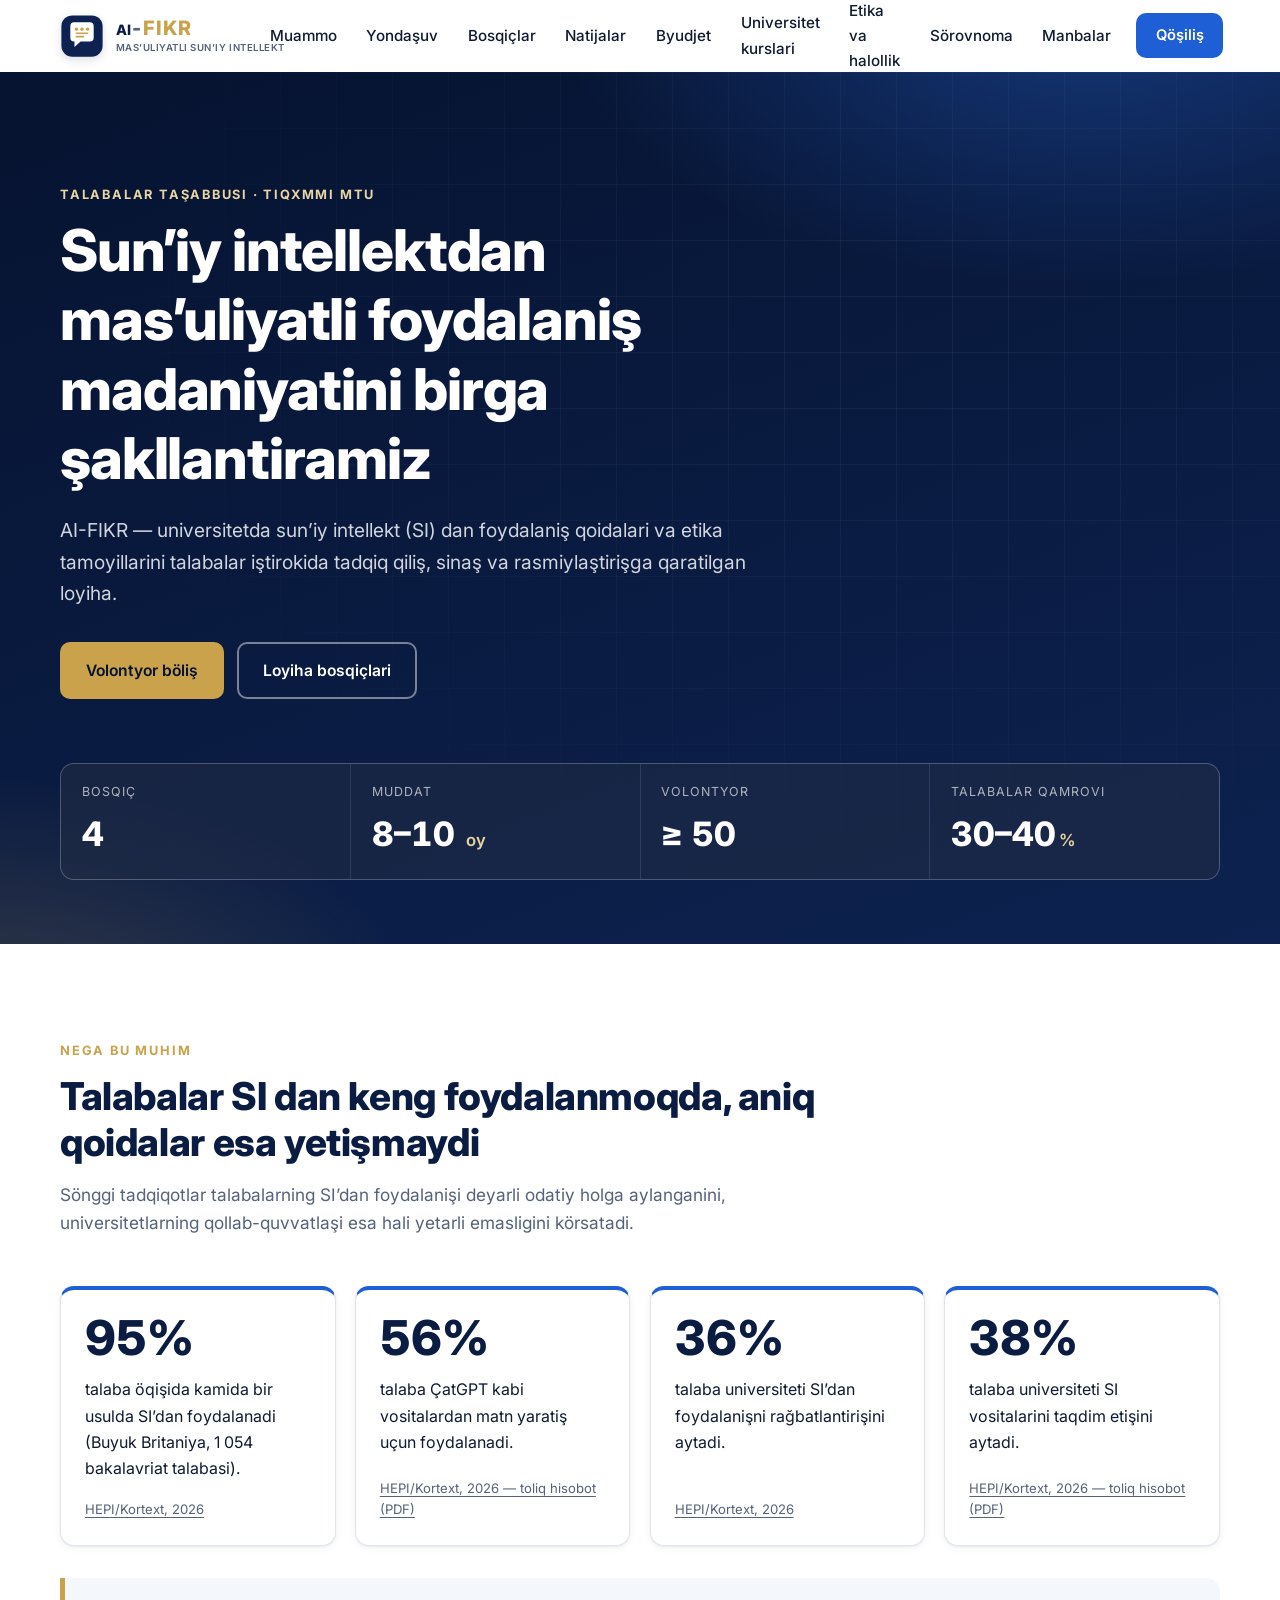
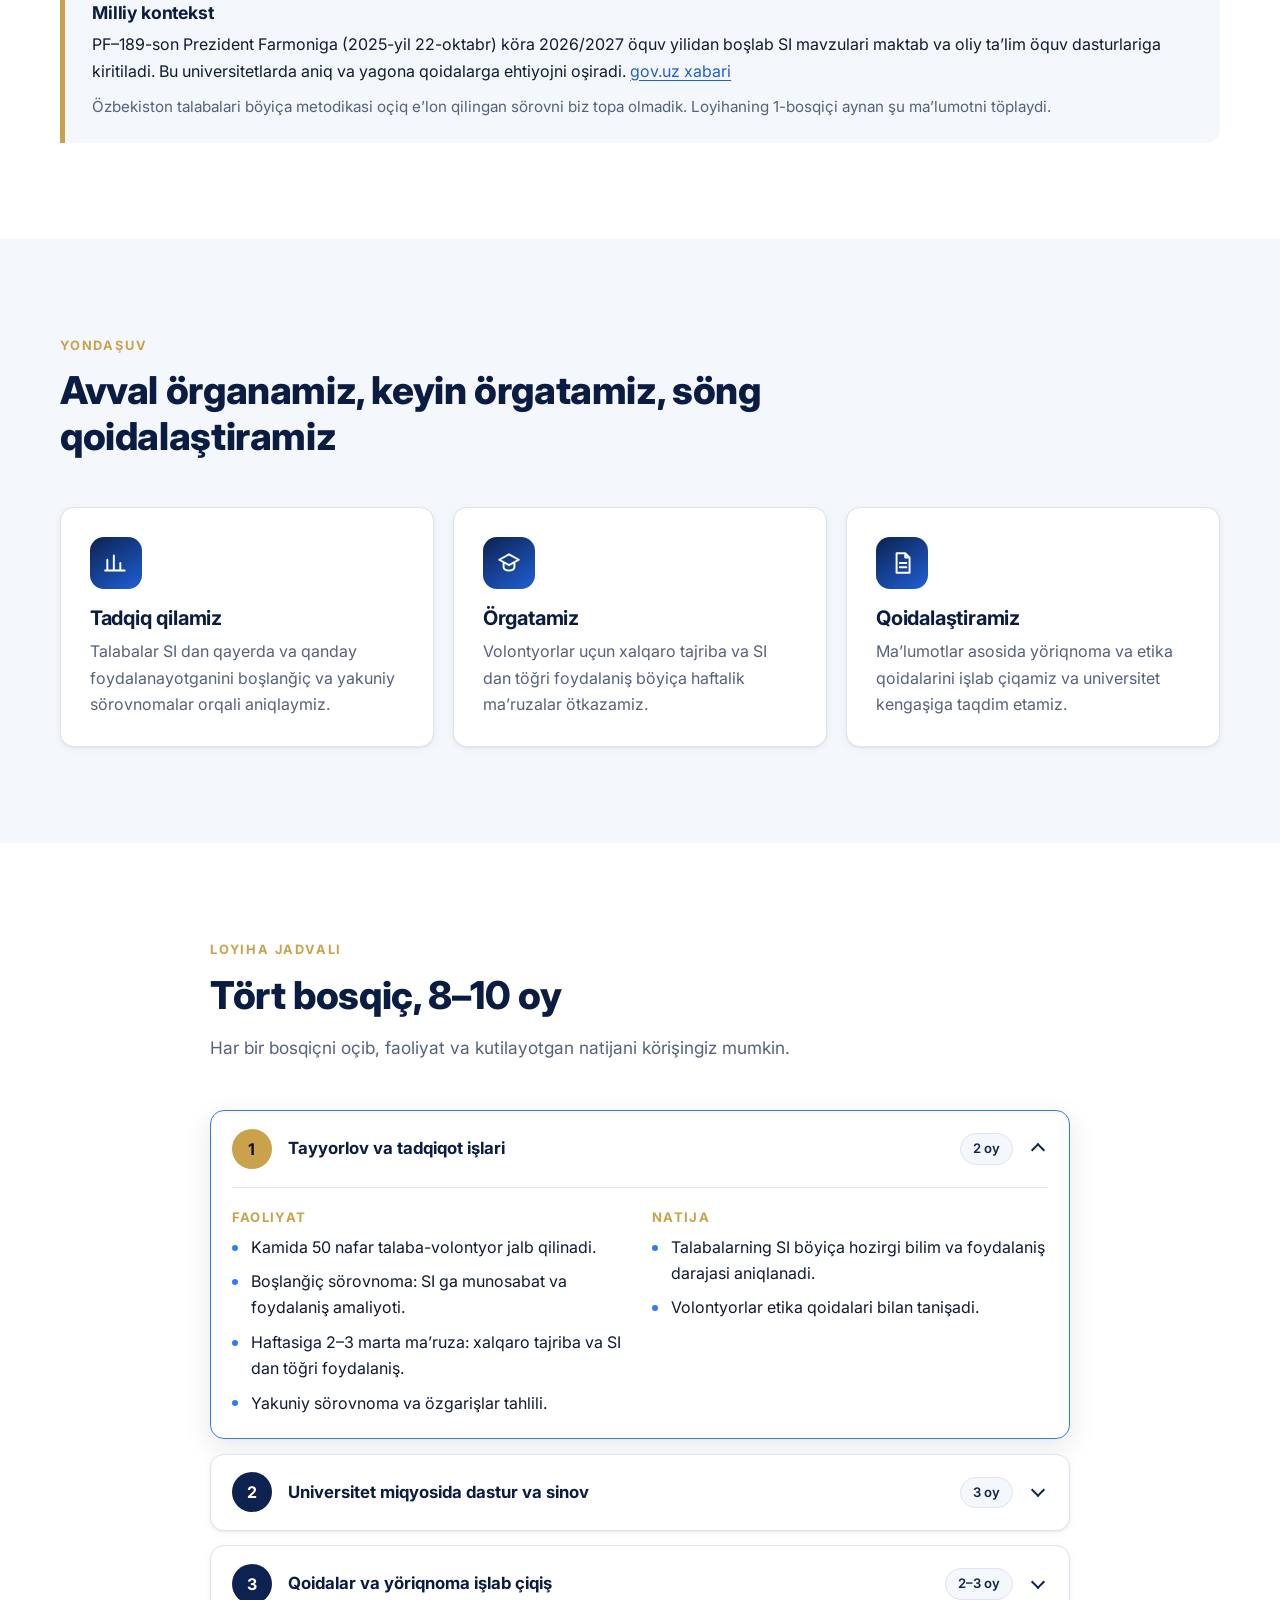
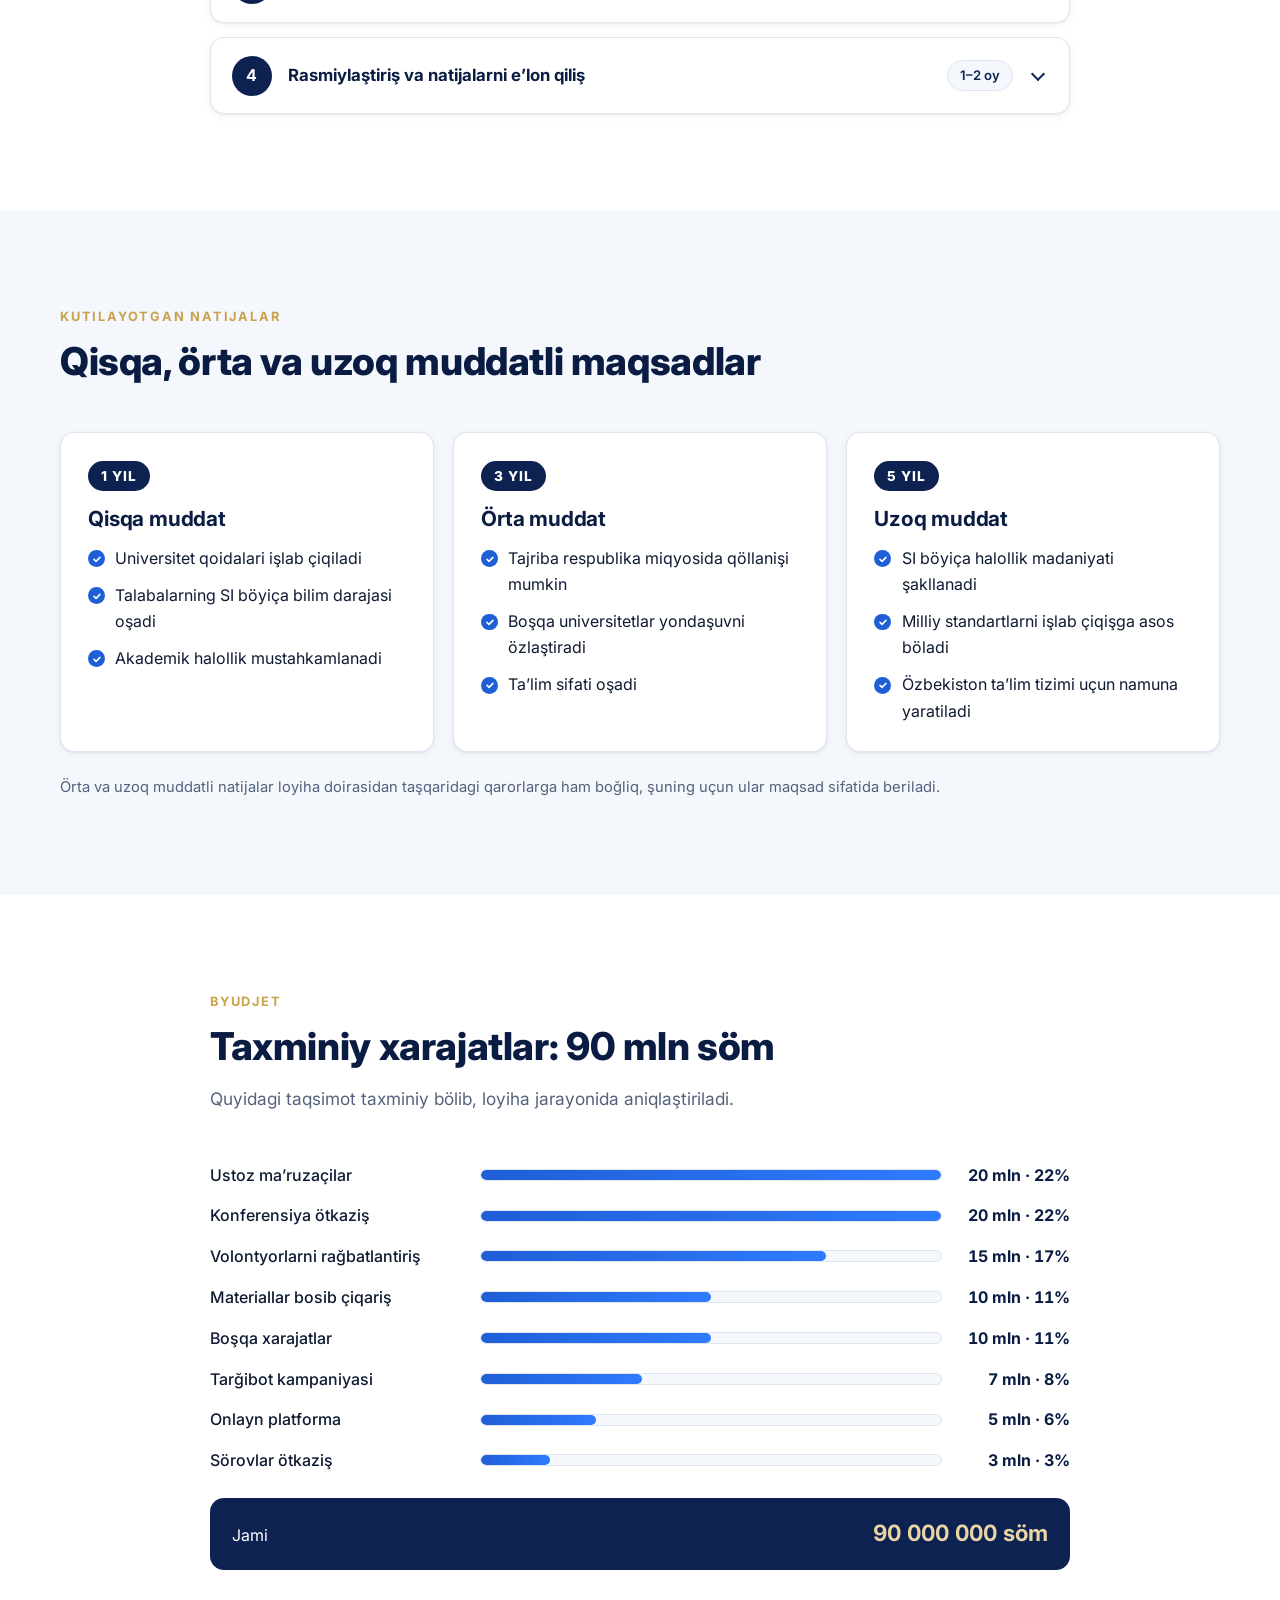
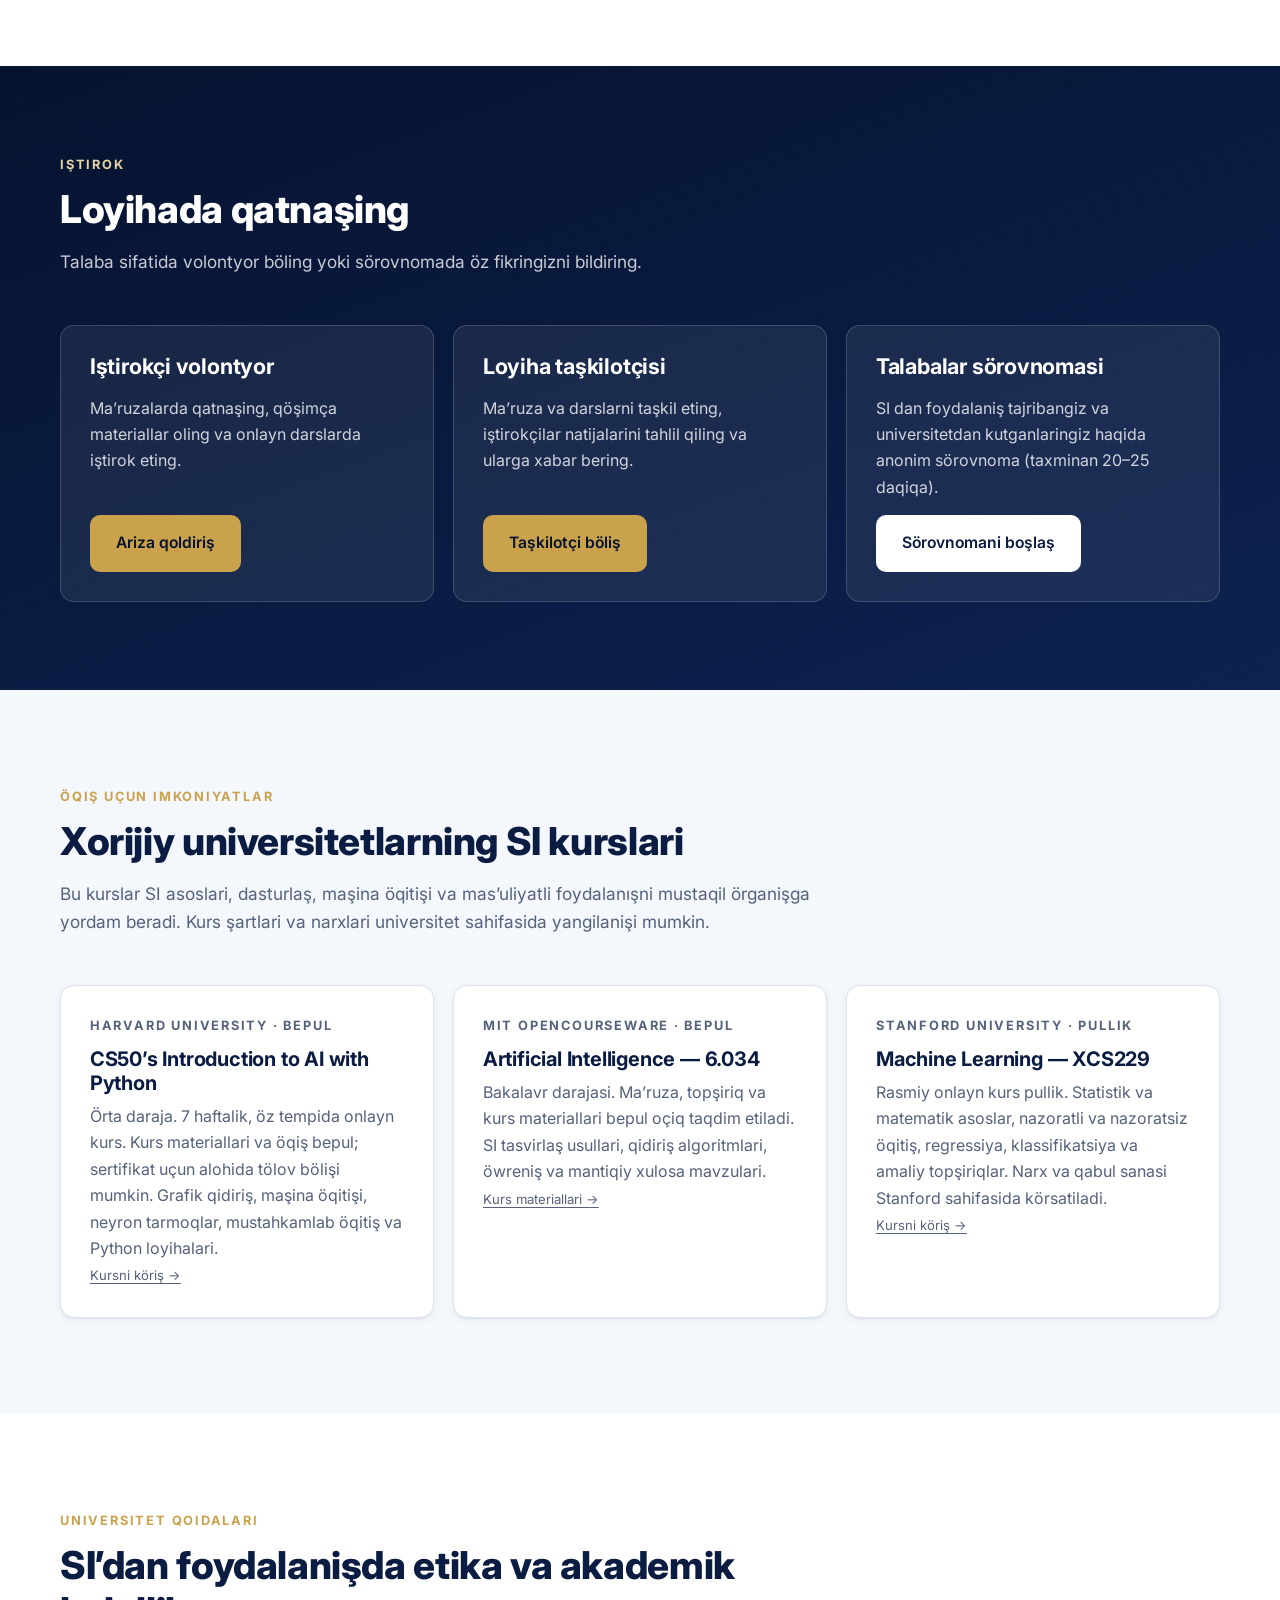
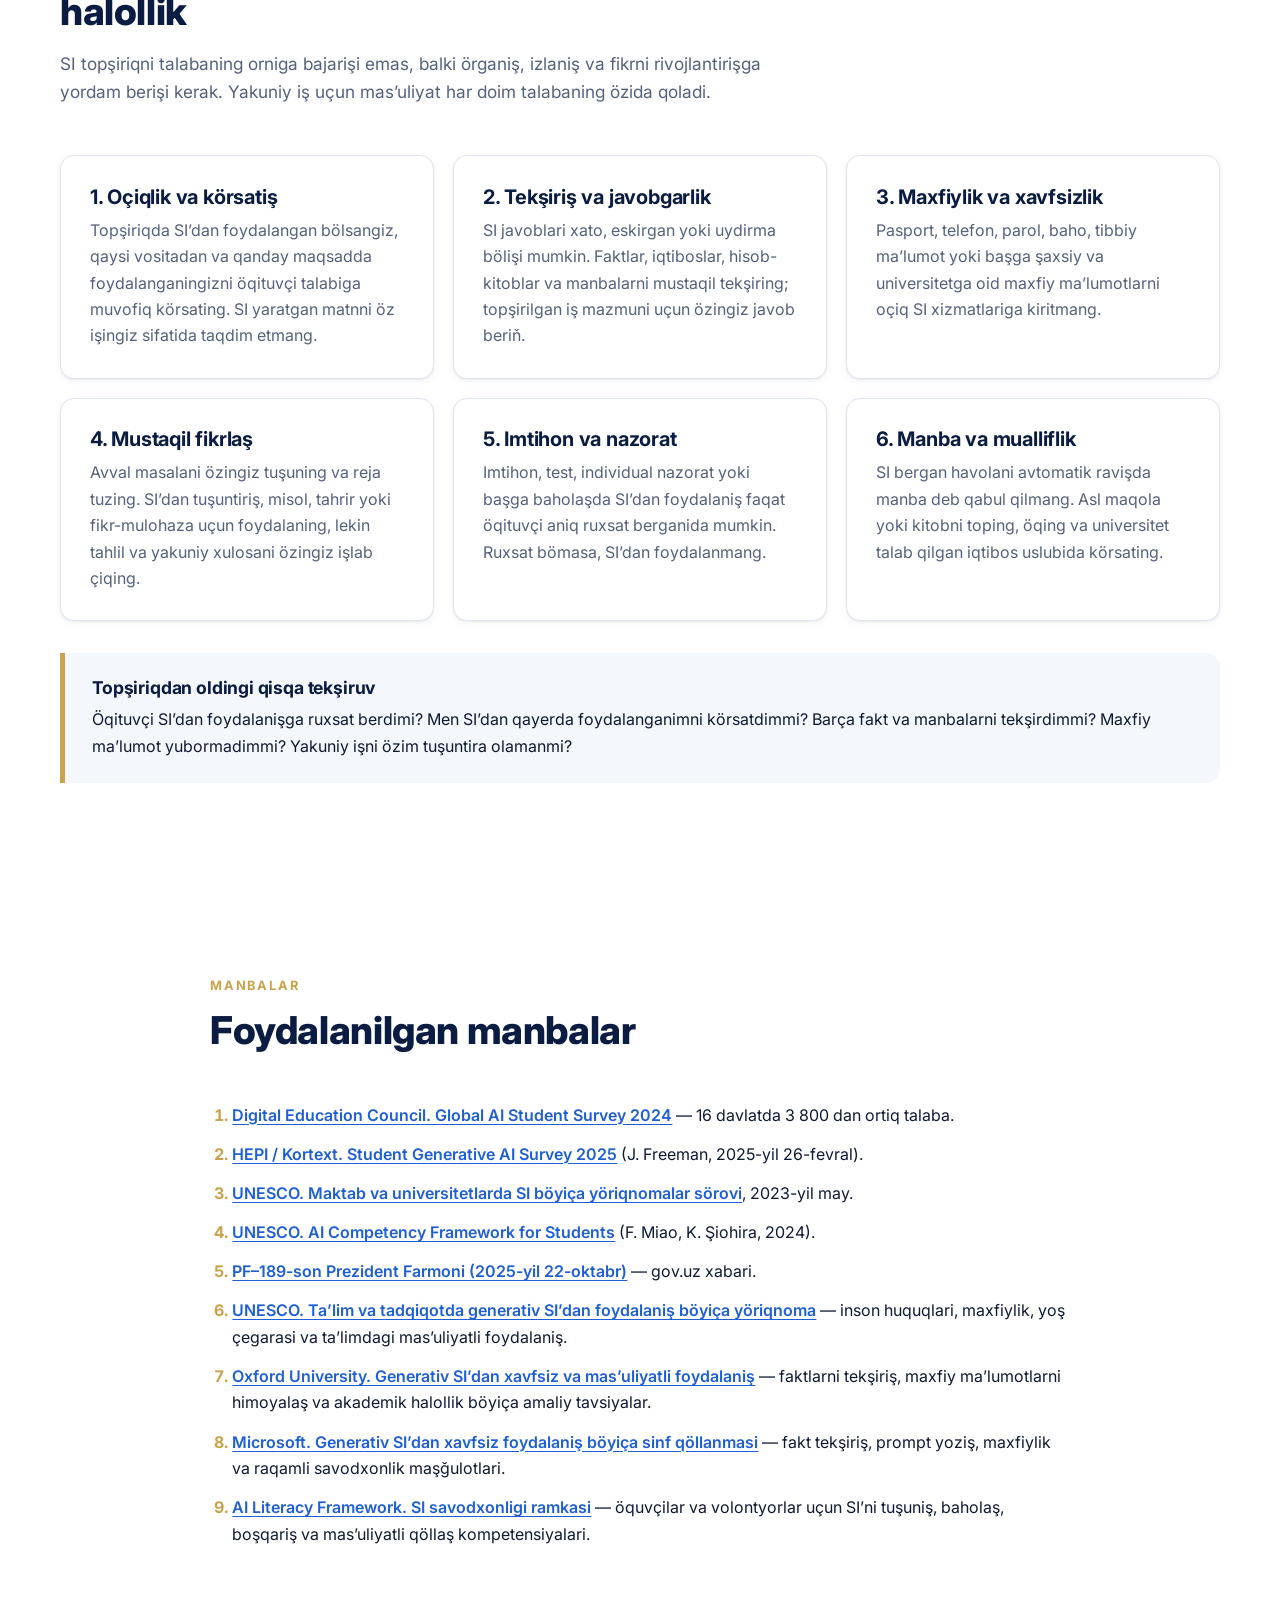
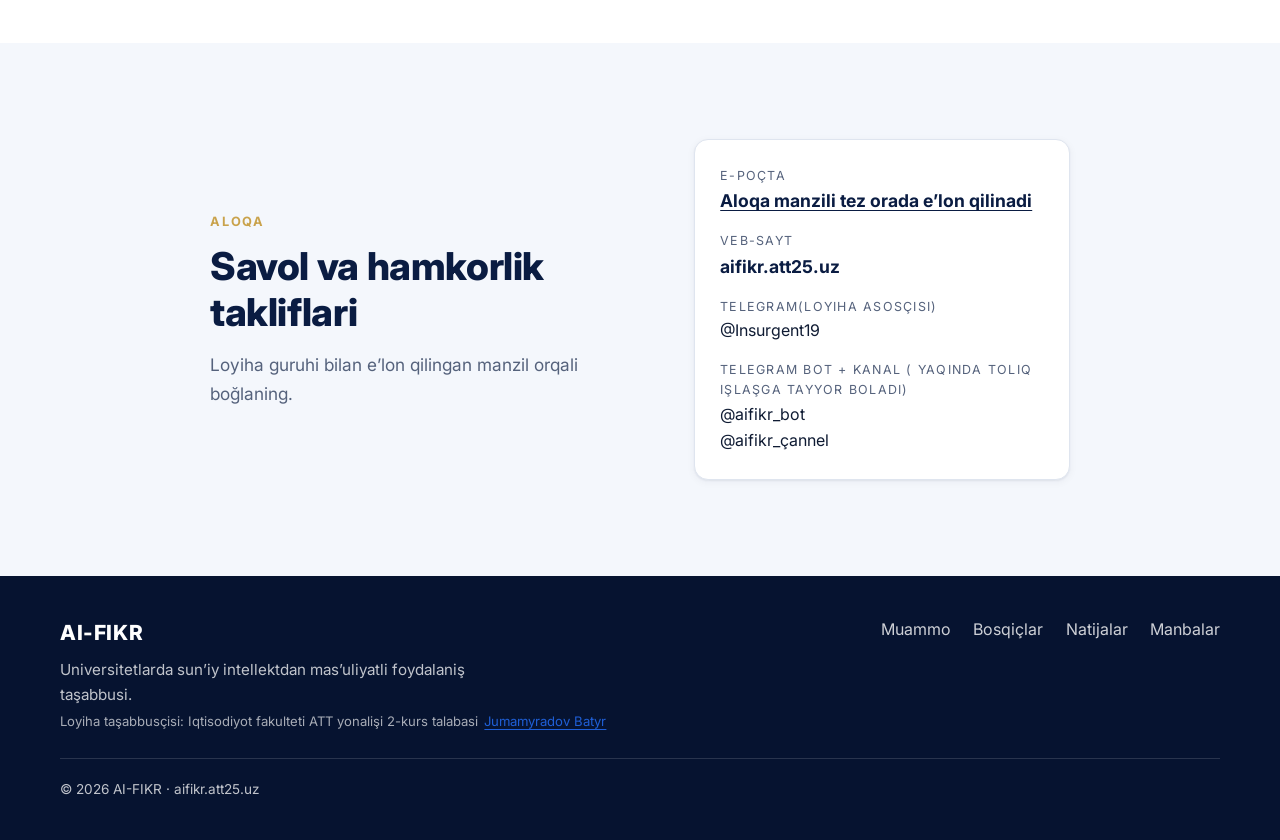
==== commit 01d6b9db: "09.11.26" ====
--- a/index.html
+++ b/index.html
@@ -200,7 +200,6 @@
                     </ul>
                   </div>
                 </div>
-                <p class="owner"><strong>Mas’ul:</strong> loyiha guruhi</p>
               </div>
             </div>
           </li>
@@ -232,7 +231,6 @@
                     </ul>
                   </div>
                 </div>
-                <p class="owner"><strong>Mas’ul:</strong> fakultetlar</p>
               </div>
             </div>
           </li>
@@ -264,7 +262,6 @@
                     </ul>
                   </div>
                 </div>
-                <p class="owner"><strong>Mas’ul:</strong> yuridik bölim</p>
               </div>
             </div>
           </li>
@@ -296,7 +293,6 @@
                     </ul>
                   </div>
                 </div>
-                <p class="owner"><strong>Mas’ul:</strong> rektorat</p>
               </div>
             </div>
           </li>
@@ -427,10 +423,21 @@
               <label>Haftasiga örtaça qança vaqt?<select name="hours"><option value="">Tanlang</option><option>1 soatdan kam</option><option>1–3 soat</option><option>4–7 soat</option><option>8 soat va undan köp</option></select></label>
             </div>
             <div class="form-question"><p>Qaysi vositalardan foydalangansiz?</p><div class="check-grid">
-              <label class="check-option"><input type="checkbox" name="tools" value="ChatGPT"> ÇatGPT</label><label class="check-option"><input type="checkbox" name="tools" value="Gemini"> Gemini</label><label class="check-option"><input type="checkbox" name="tools" value="Claude"> Claude</label><label class="check-option"><input type="checkbox" name="tools" value="Copilot"> Microsoft Copilot</label><label class="check-option"><input type="checkbox" name="tools" value="DeepSeek"> DeepSeek</label><label class="check-option"><input type="checkbox" name="tools" value="Other"> Boşqa</label>
+              <label class="check-option"><input type="checkbox" name="tools" value="ChatGPT"> ChatGPT</label><label class="check-option"><input type="checkbox" name="tools" value="Gemini"> Gemini</label><label class="check-option"><input type="checkbox" name="tools" value="Claude"> Claude</label><label class="check-option"><input type="checkbox" name="tools" value="Copilot"> Microsoft Copilot</label><label class="check-option"><input type="checkbox" name="tools" value="DeepSeek"> DeepSeek</label><label class="check-option"><input type="checkbox" name="tools" value="Other"> Boşqa</label>
             </div></div>
             <div class="form-grid usage-details">
-              <label>Nima maqsadda foydalanasiz? <span class="required">*</span><select name="usage-purpose" required><option value="">Tanlang</option><option>Ma’lumot qidiriş va tuşuniş</option><option>Matn, tarjima yoki grammatika</option><option>Dasturlaş va masala yeçiş</option><option>Ğoya, reja yoki slayd</option><option>Topşiriqni tayyorlaş</option><option>Boşqa</option></select></label>
+              <div class="form-question form-span-2 usage-purpose-question">
+                <p>Nima maqsadda foydalanasiz? <span class="required">*</span> Bir neçta variantni tanlashingiz mumkin.</p>
+                <div class="check-grid usage-purpose-grid">
+                  <label class="check-option"><input type="checkbox" name="usage-purpose" value="Ma’lumot qidiriş va tuşuniş"> Ma’lumot qidiriş va tuşuniş</label>
+                  <label class="check-option"><input type="checkbox" name="usage-purpose" value="Matn, tarjima yoki grammatika"> Matn, tarjima yoki grammatika</label>
+                  <label class="check-option"><input type="checkbox" name="usage-purpose" value="Dasturlaş va masala yeçiş"> Dasturlaş va masala yeçiş</label>
+                  <label class="check-option"><input type="checkbox" name="usage-purpose" value="Ğoya, reja yoki slayd"> Ğoya, reja yoki slayd</label>
+                  <label class="check-option"><input type="checkbox" name="usage-purpose" value="Topşiriqni tayyorlaş"> Topşiriqni tayyorlaş</label>
+                  <label class="check-option"><input type="checkbox" name="usage-purpose" value="Boşqa"> Boşqa</label>
+                </div>
+                <label class="usage-purpose-other">Boşqa maqsad (ixtiyoriy)<textarea name="usage-purpose-other" rows="2" placeholder="Qöşimça maqsadingizni yozing"></textarea></label>
+              </div>
               <label>SI javobini tekşiriş odatingiz <span class="required">*</span><select name="verification" required><option value="">Tanlang</option><option>Heç qaçon</option><option>Ba’zan</option><option>Köpinça</option><option>Har doim</option></select></label>
               <label>SI dan asosan qayerda foydalanasiz? <select name="context"><option value="">Tanlang</option><option>Uyda</option><option>Universitetda</option><option>Iş joyida</option><option>Yölda yoki mobil qurilmada</option></select></label>
               <label>Pullik versiyadan foydalanasizmi? <select name="paid-version"><option value="">Tanlang</option><option>Ha</option><option>Yöq</option><option>Bilmayman</option></select></label>
@@ -499,7 +506,7 @@
 
     <dialog class="participation-modal" id="tashkilotchi-ariza" aria-labelledby="tashkilotchi-title">
       <button class="modal-close" type="button" data-modal-close aria-label="Oynani yopiş">×</button>
-      <div class="container narrow">
+      <div class="container narrow"> 
         <div class="section-head reveal"><p class="eyebrow">Volontyorlikning 2-yönalişi</p><h2 id="tashkilotchi-title">Loyiha taşkilotçisi böliş</h2><p class="lead">Ma’ruza va dars jarayonlarini taşkil etişga qatmaşiş, iştirokçilar bilan bevosita aloqada böliş, loyiha jamoasining tolaqonli azoziga aylaniş</p></div>
         <form class="participation-form reveal" id="organizer-form">
           <div class="form-grid">
@@ -539,7 +546,7 @@
           </article>
           <article class="pillar reveal">
             <p class="eyebrow">Stanford University · Pullik</p>
-            <h3>Maçine Learning — XCS229</h3>
+            <h3>Machine Learning — XCS229</h3>
             <p>Rasmiy onlayn kurs pullik. Statistik va matematik asoslar, nazoratli va nazoratsiz öqitiş, regressiya, klassifikatsiya va amaliy topşiriqlar. Narx va qabul sanasi Stanford sahifasida körsatiladi.</p>
             <a class="stat-src" href="https://online.stanford.edu/courses/xcs229-machine-learning" target="_blank" rel="noopener">Kursni köriş →</a>
           </article>
--- a/css/style.css
+++ b/css/style.css
@@ -300,17 +300,45 @@
 .required { color: #b42318; }
 .form-question { margin-top: .4rem; }
 .form-question > p, .fieldset-note { color: var(--muted); font-size: .92rem; }
+.usage-purpose-question { display: grid; gap: .7rem; }
+.usage-purpose-other { margin-top: .15rem; }
 .rating-scale { display: grid; grid-template-columns: repeat(5, minmax(0, 1fr)); gap: .45rem; padding: .8rem; border-radius: 8px; background: var(--bg-alt); color: var(--muted); font-size: .78rem; line-height: 1.35; }
 .rating-scale b { display: block; color: var(--navy-900); font-size: .9rem; }
 .check-grid { display: grid; grid-template-columns: repeat(auto-fit, minmax(150px, 1fr)); gap: .55rem; }
 .check-option { display: flex !important; grid-template-columns: auto 1fr; align-items: center; gap: .5rem !important; padding: .65rem .7rem; border: 1px solid var(--line); border-radius: 8px; font-weight: 500 !important; }
 .check-option:has(input:checked) { border-color: var(--blue-600); background: #f0f5ff; }
 .check-option input, .consent-option input { accent-color: var(--blue-600); }
-.rating-list { display: grid; gap: .1rem; }
-.rating-row { display: grid !important; grid-template-columns: 1fr auto; align-items: center; gap: 1rem; padding: .7rem 0; border-bottom: 1px solid var(--line); font-weight: 500 !important; }
+.rating-list { display: grid; gap: .55rem; }
+.rating-row {
+  display: grid !important; grid-template-columns: minmax(0, 1fr) minmax(245px, 42%);
+  align-items: center; gap: 1rem; padding: .7rem .75rem;
+  border: 1px solid var(--line); border-radius: 8px; background: #fff;
+  font-weight: 500 !important;
+}
 .rating-row:last-child { border-bottom: 0; }
-.rating-options { display: flex; gap: .65rem; }
-.rating-options input { accent-color: var(--blue-600); width: 1rem; height: 1rem; }
+.rating-options { display: grid; grid-template-columns: repeat(5, minmax(0, 1fr)); gap: .35rem; }
+.rating-choice {
+  display: grid !important; place-items: center; position: relative;
+  min-height: 2.25rem; border: 1px solid var(--line); border-radius: 6px;
+  background: var(--bg-alt); color: var(--navy-900); cursor: pointer;
+  font-size: .86rem; font-weight: 700 !important;
+  transition: background-color .2s, border-color .2s, box-shadow .2s;
+}
+.rating-choice:hover { border-color: var(--blue-500); background: #f0f5ff; }
+.rating-choice:has(input:checked) {
+  border-color: var(--blue-600); background: var(--blue-600); color: #fff;
+  box-shadow: inset 0 0 0 3px #fff;
+}
+.rating-choice input {
+  position: absolute; inset: 0; width: 100%; height: 100%; margin: 0;
+  opacity: 0; cursor: pointer;
+}
+.rating-options input {
+  appearance: none;
+  border: 1px solid var(--line); border-radius: 6px; background: var(--bg-alt);
+  cursor: pointer; transition: background-color .2s, border-color .2s, box-shadow .2s;
+}
+.rating-choice:has(input:focus-visible) { outline: 3px solid rgba(201, 162, 75, .65); outline-offset: 2px; }
 .consent-option { display: flex !important; grid-template-columns: auto 1fr; align-items: flex-start; gap: .6rem !important; font-weight: 500 !important; }
 .consent-option input { margin-top: .3rem; flex: none; }
 .form-status { min-height: 1.4em; color: var(--blue-600); font-weight: 600; }
@@ -388,7 +416,7 @@
     gap: .55rem;
   }
   .rating-options {
-    justify-content: space-between;
+    width: 100%;
   }
 }
 
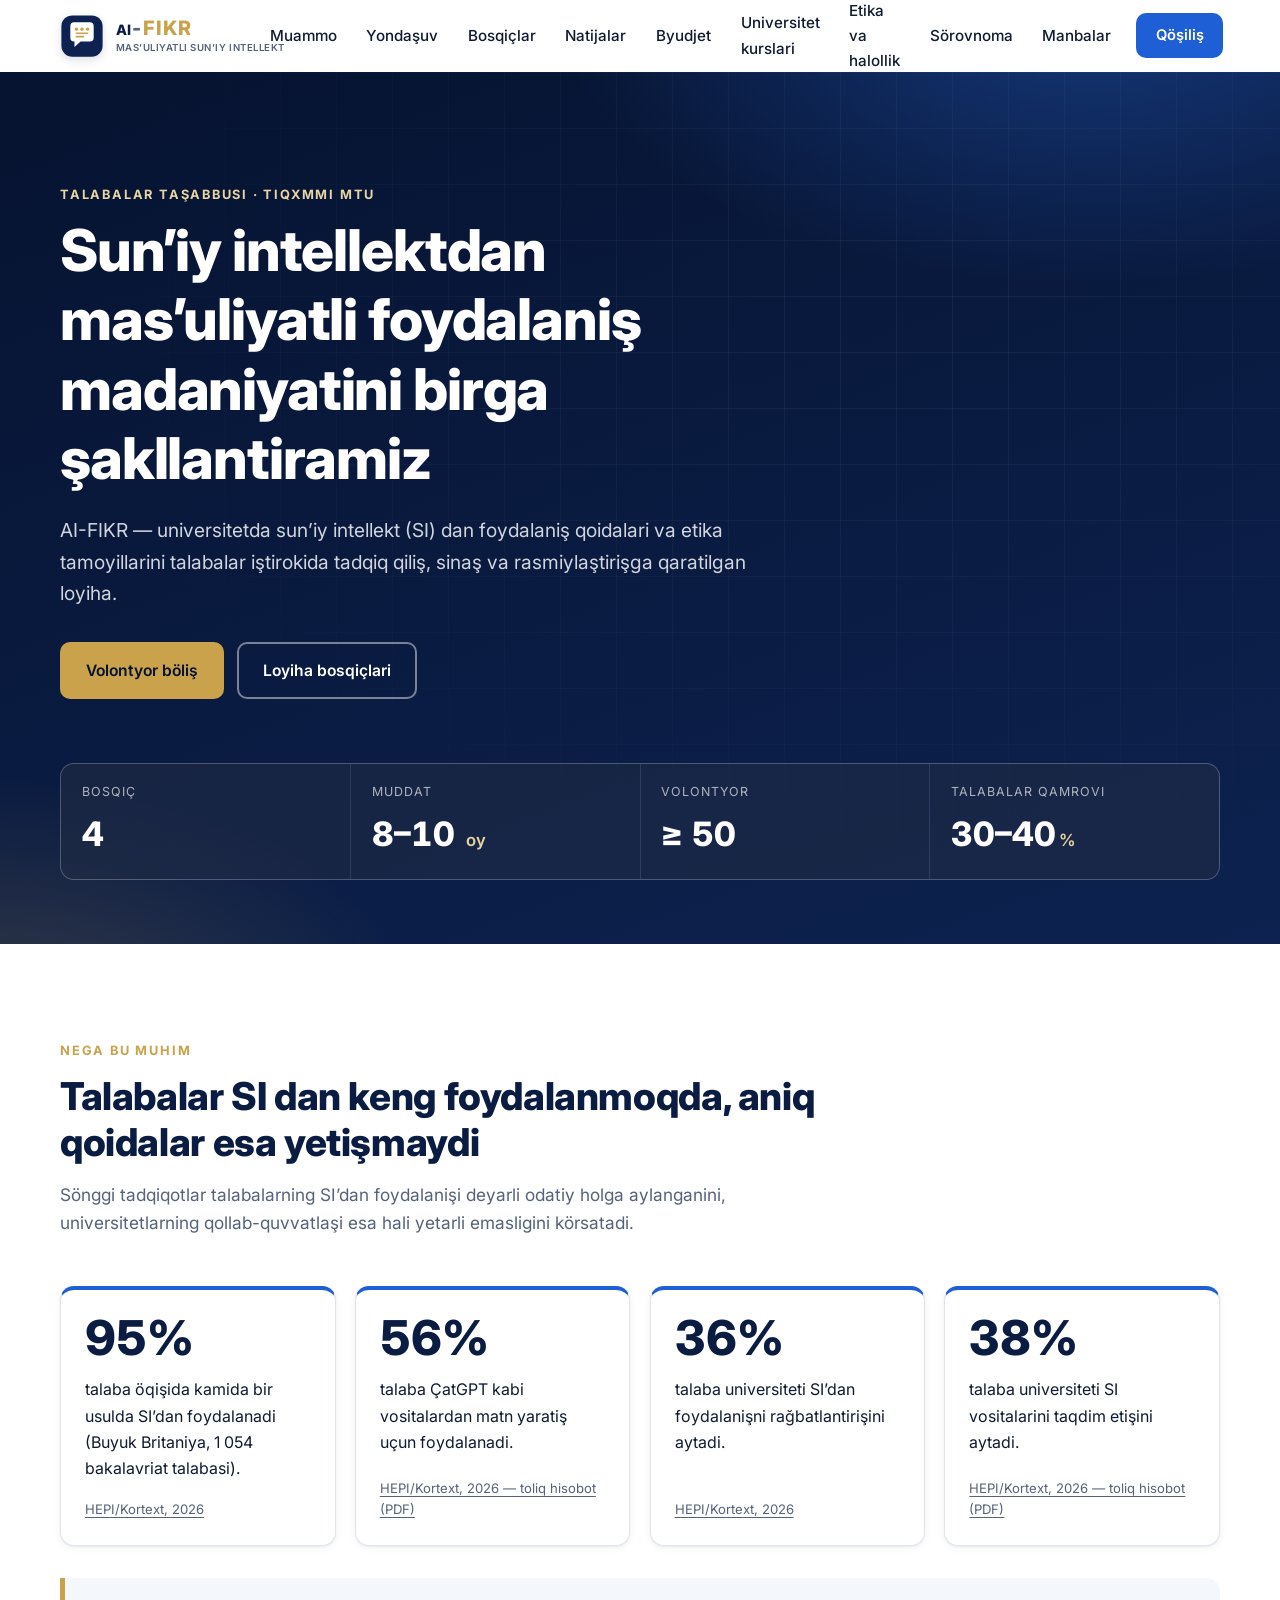
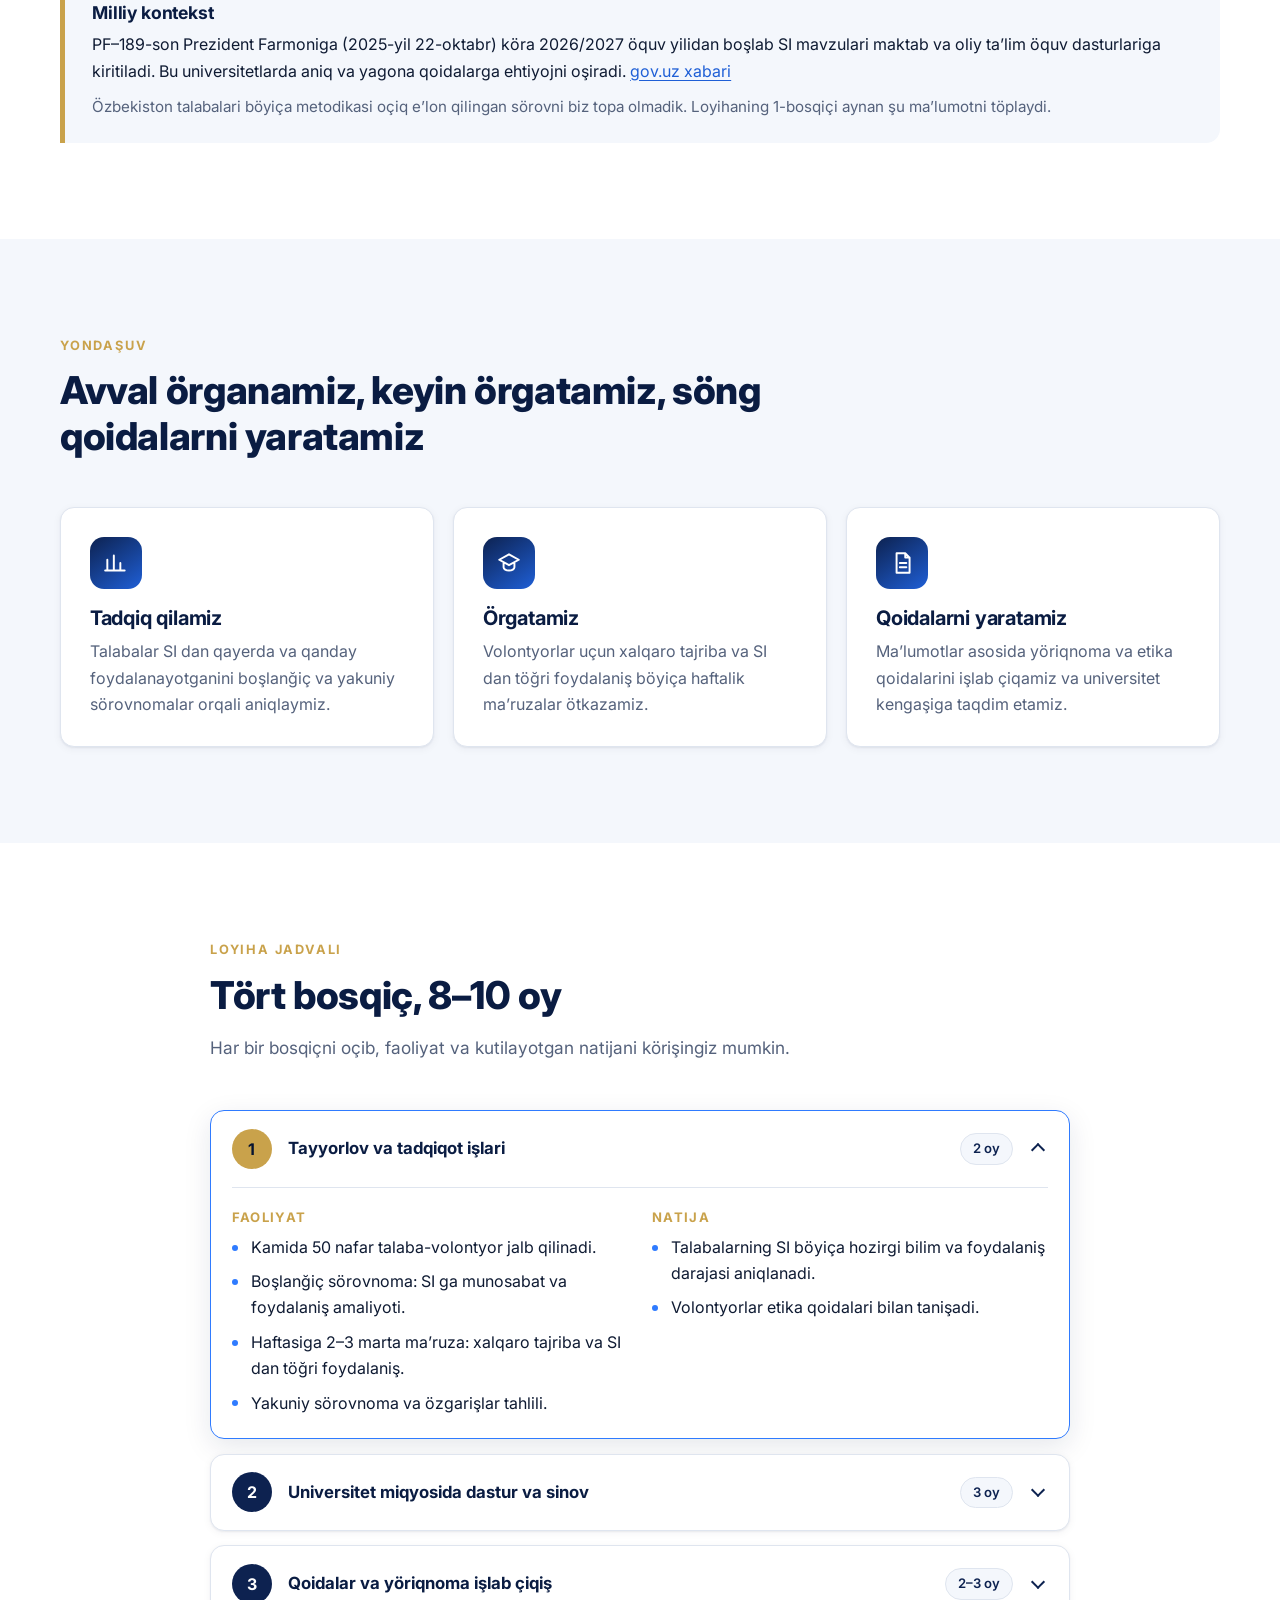
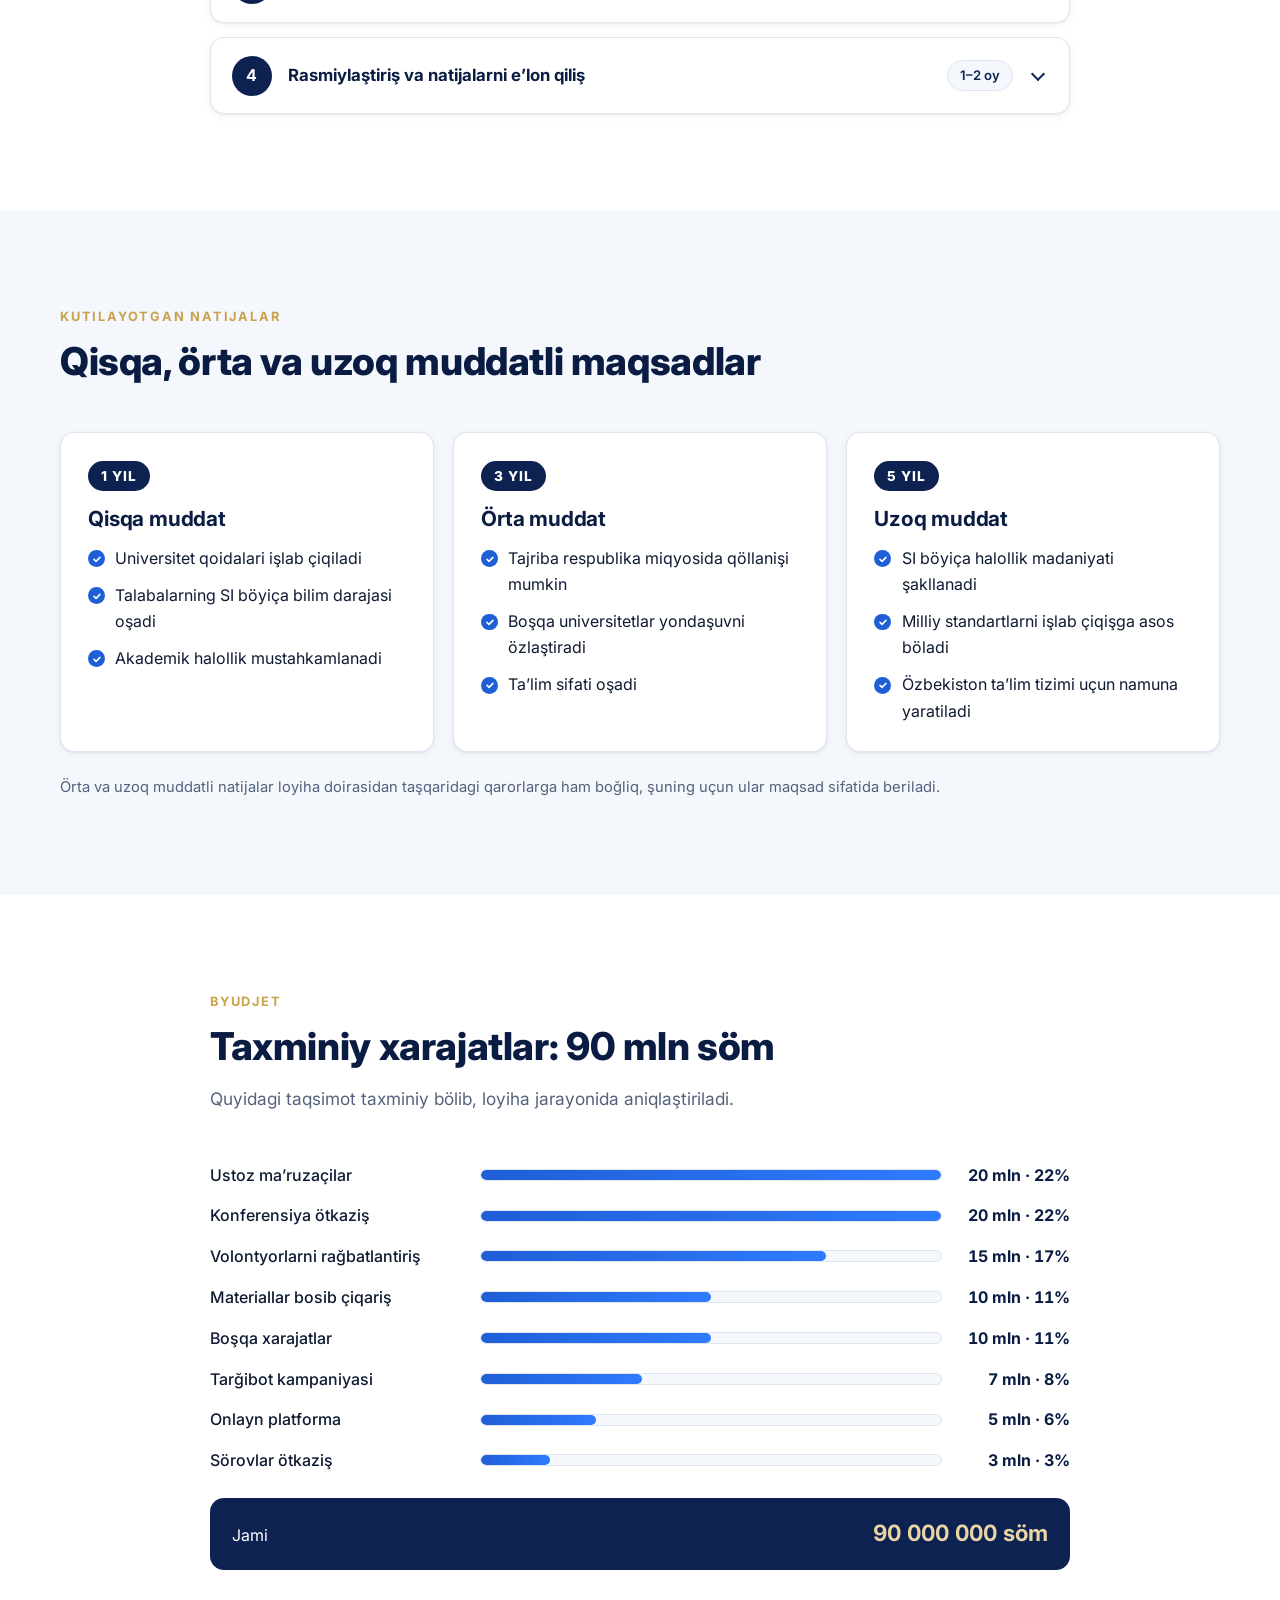
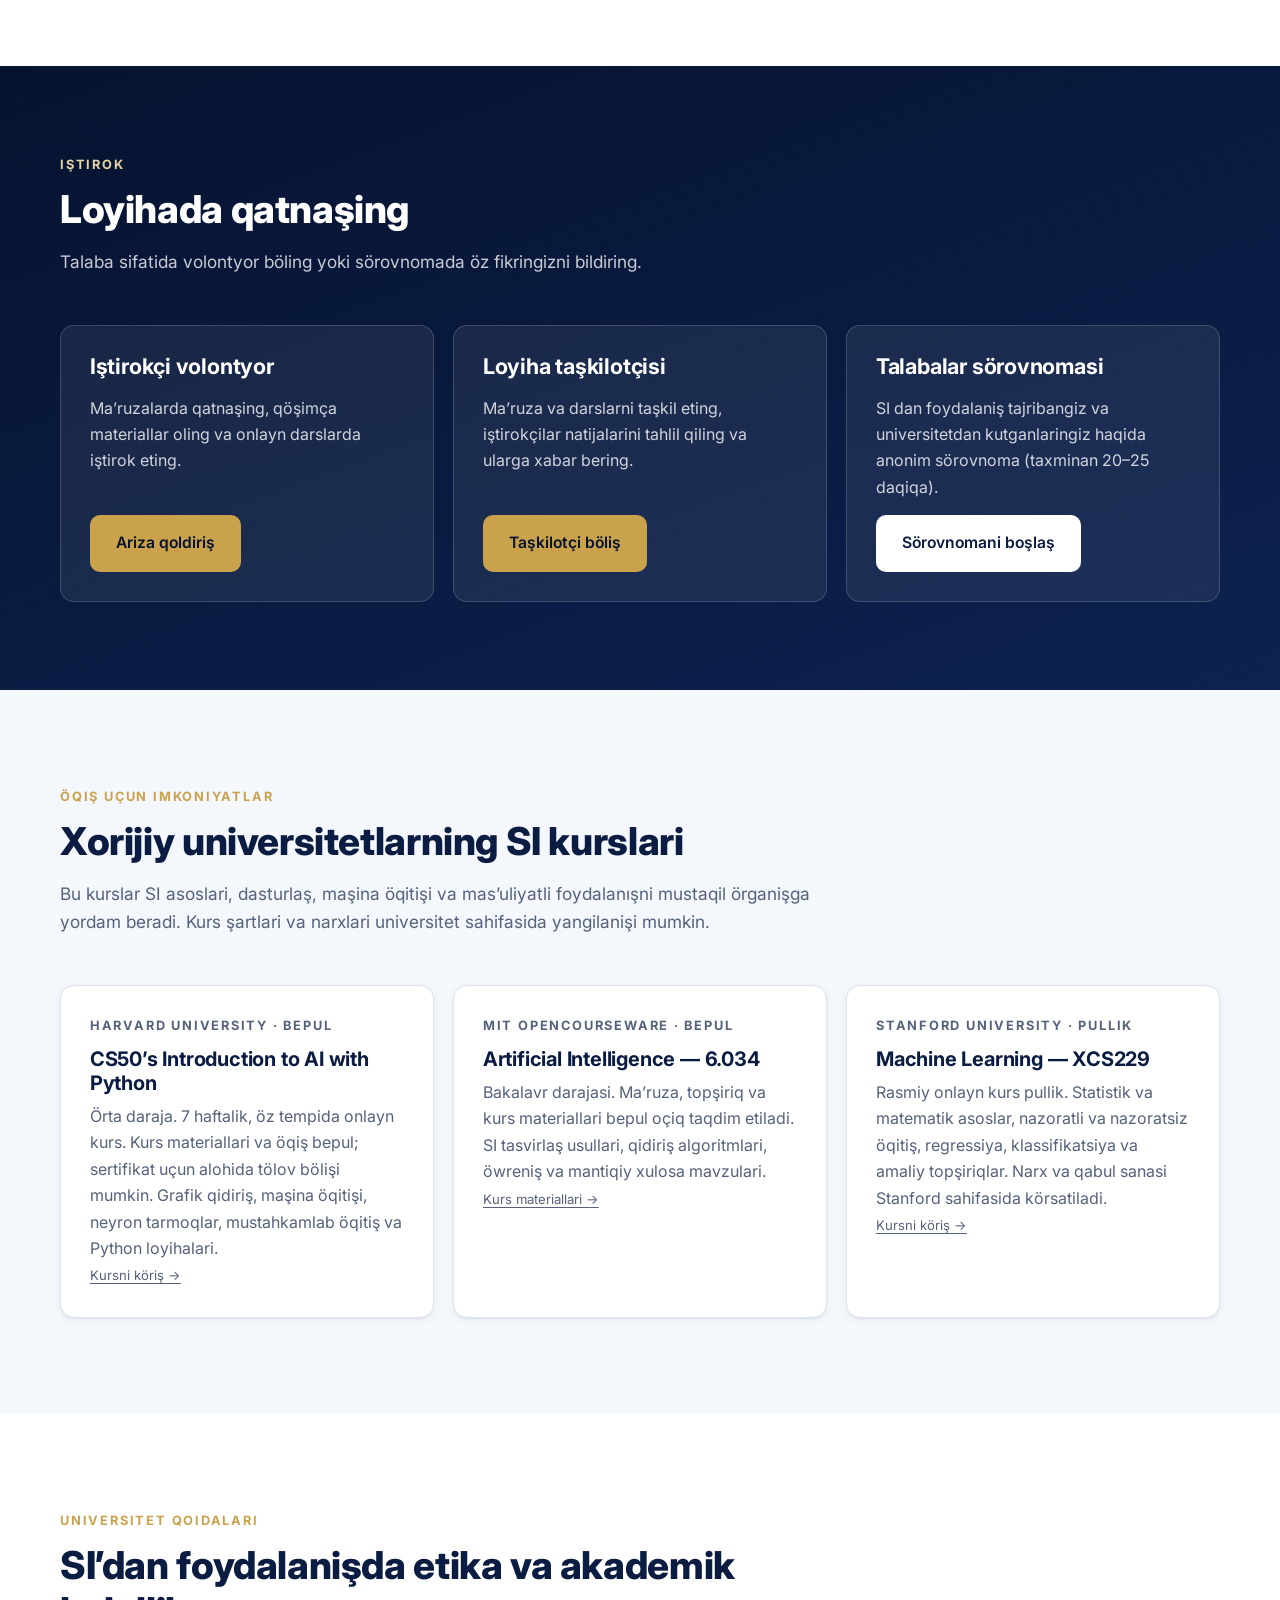
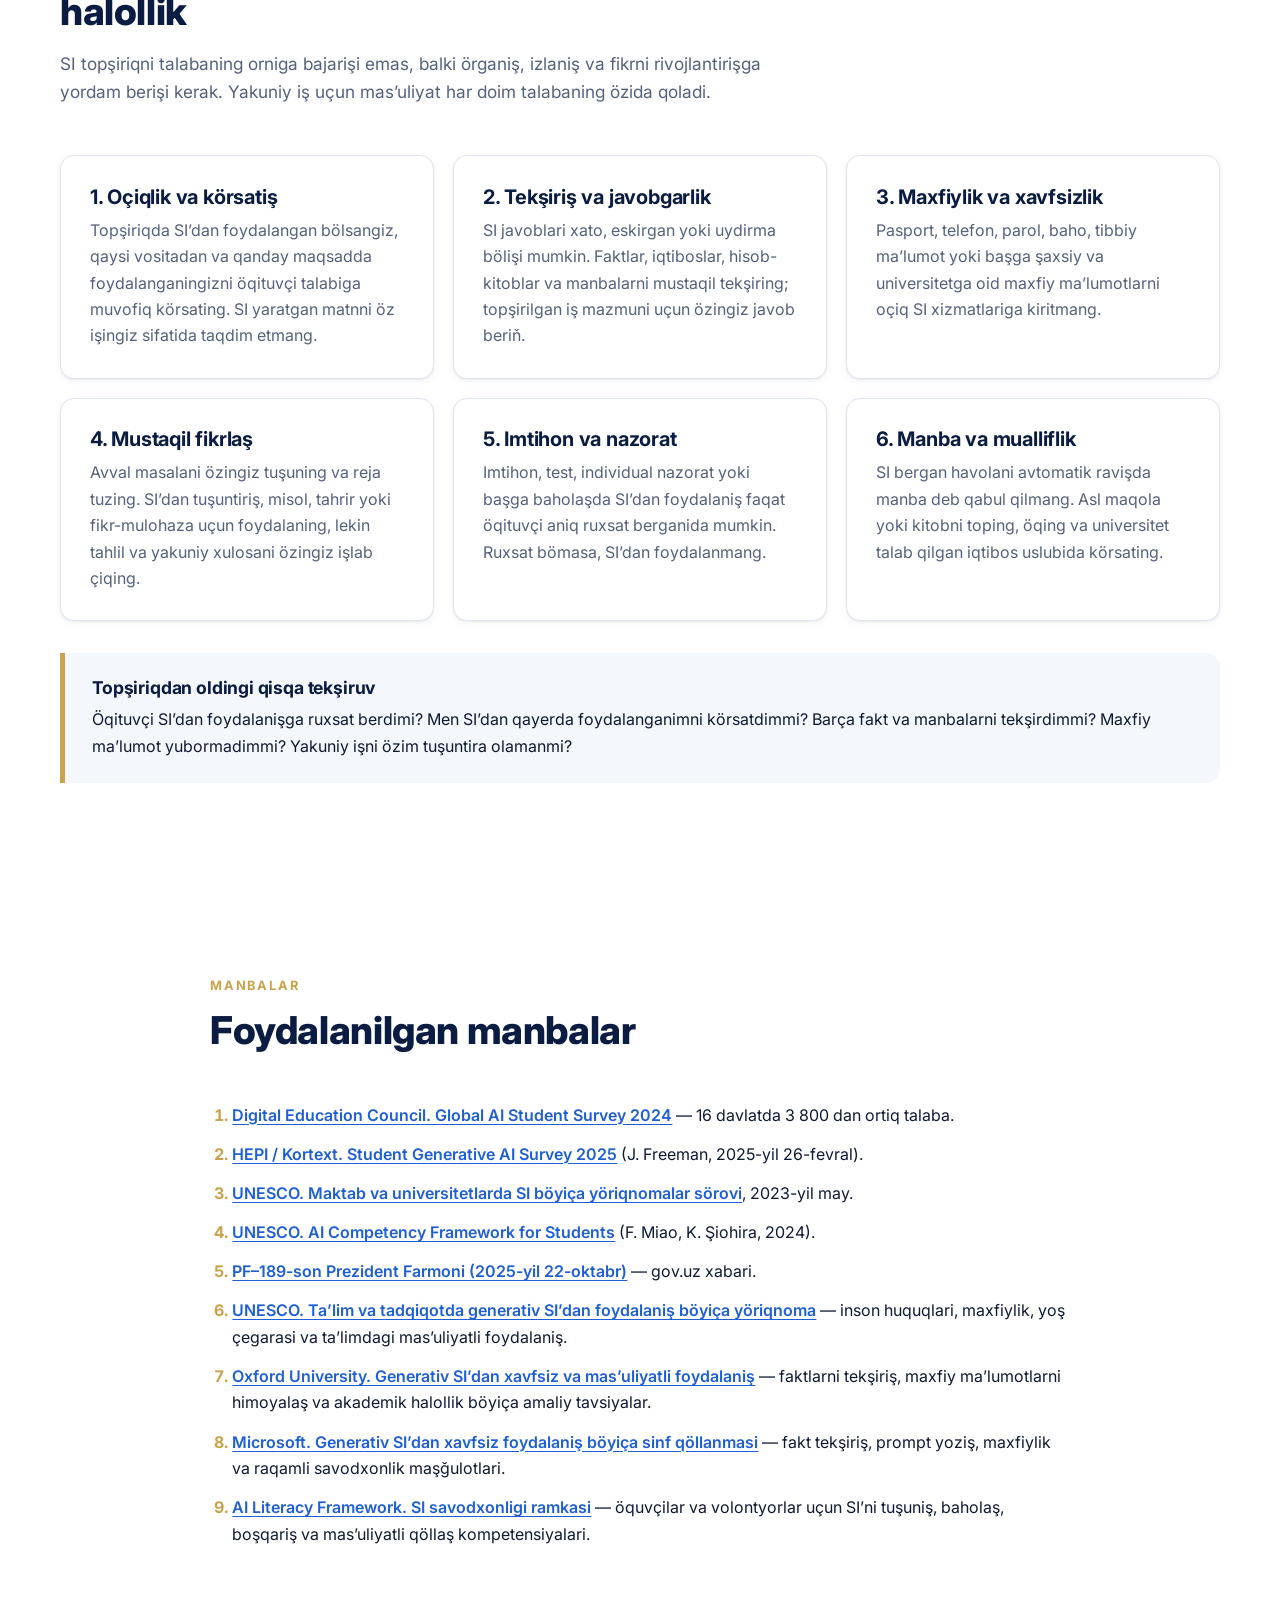
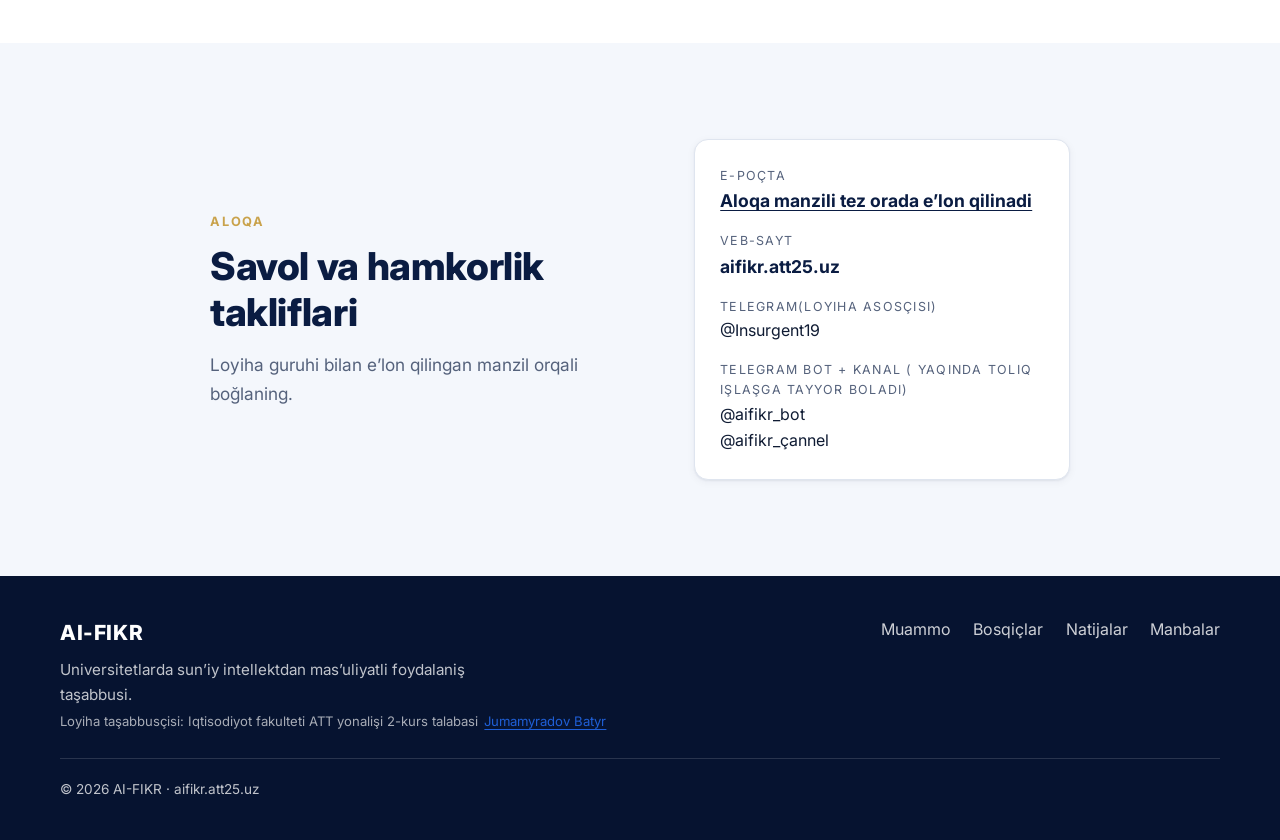
==== commit a4d91995: "09.11.26 2" ====
--- a/index.html
+++ b/index.html
@@ -134,7 +134,7 @@
       <div class="container">
         <div class="section-head reveal">
           <p class="eyebrow">Yondaşuv</p>
-          <h2 id="yondashuv-title">Avval örganamiz, keyin örgatamiz, söng qoidalaştiramiz</h2>
+          <h2 id="yondashuv-title">Avval örganamiz, keyin örgatamiz, söng qoidalarni yaratamiz</h2>
         </div>
 
         <div class="grid grid-3">
@@ -156,7 +156,7 @@
             <span class="pillar-icon" aria-hidden="true">
               <svg viewBox="0 0 24 24"><path d="M7 3h8l4 4v14H7zM15 3v4h4M10 12h6M10 16h6"/></svg>
             </span>
-            <h3>Qoidalaştiramiz</h3>
+            <h3>Qoidalarni yaratamiz</h3>
             <p>Ma’lumotlar asosida yöriqnoma va etika qoidalarini işlab çiqamiz va universitet kengaşiga taqdim etamiz.</p>
           </article>
         </div>
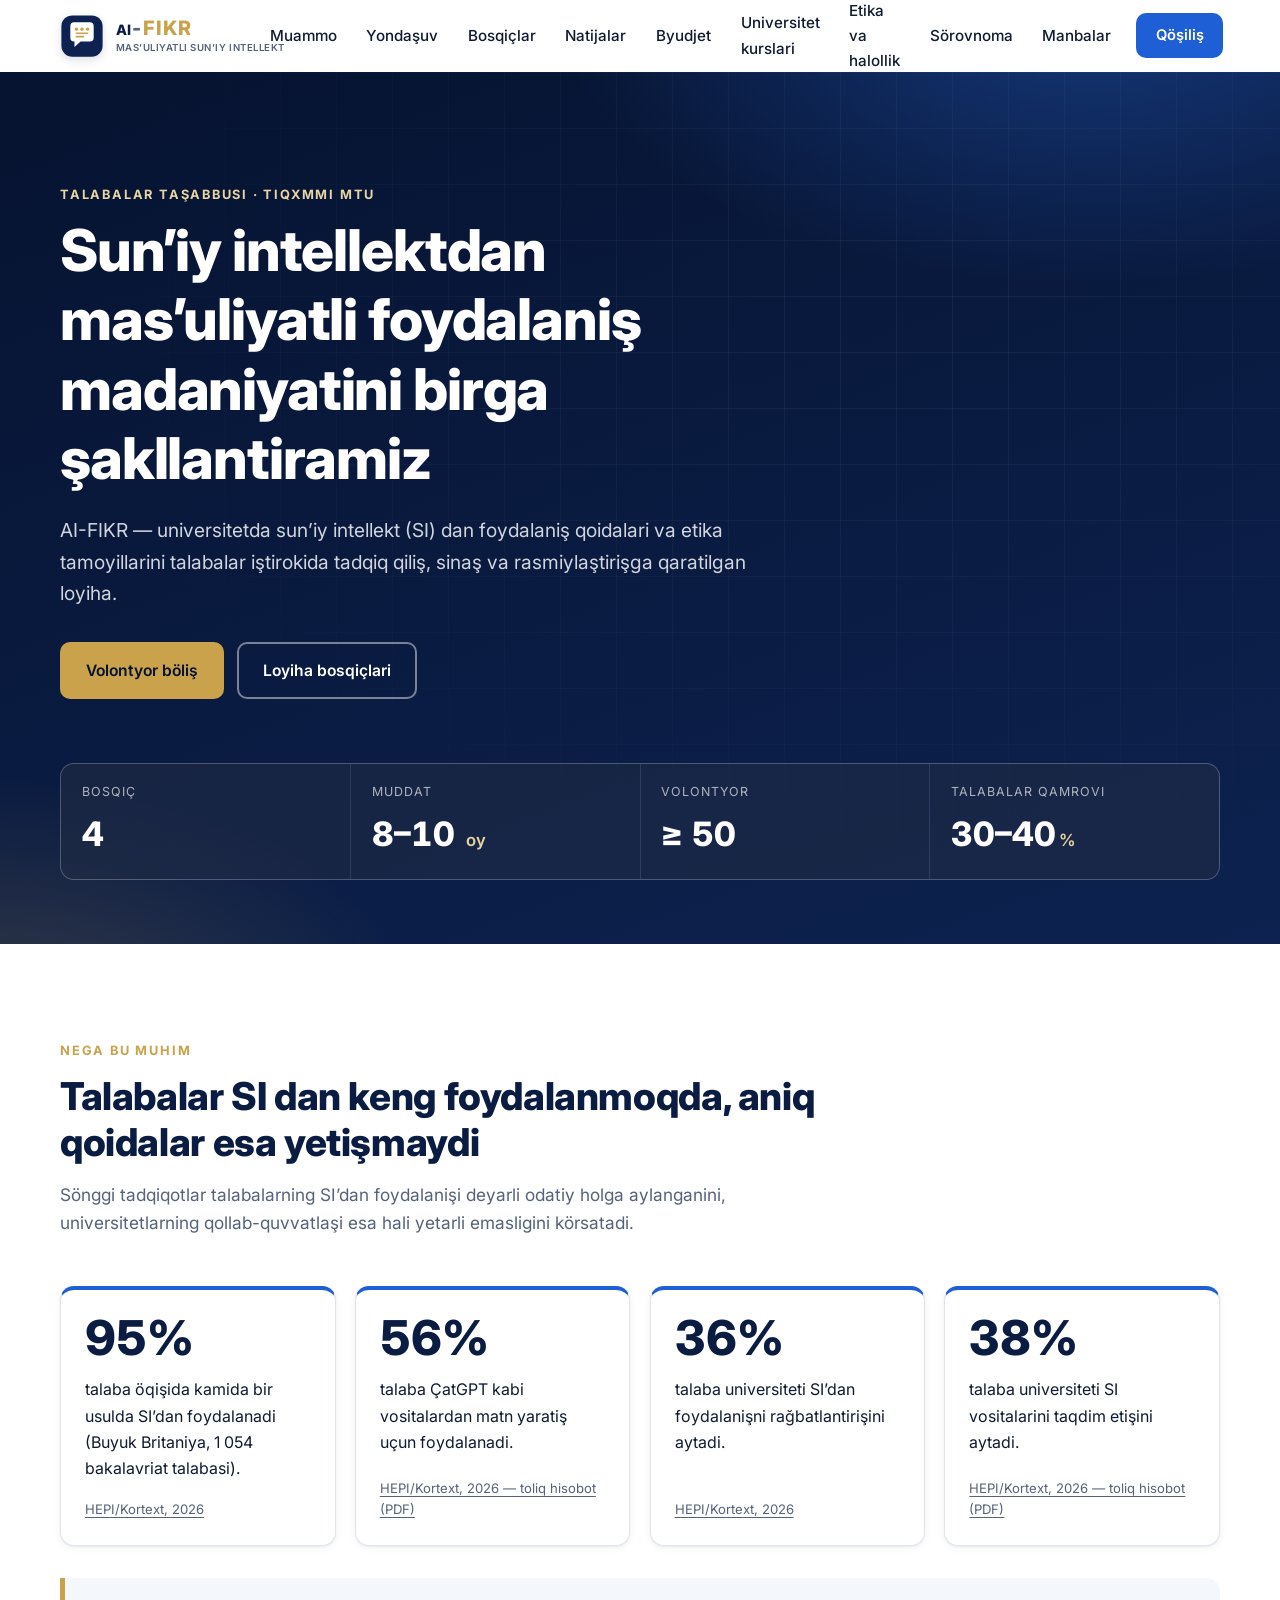
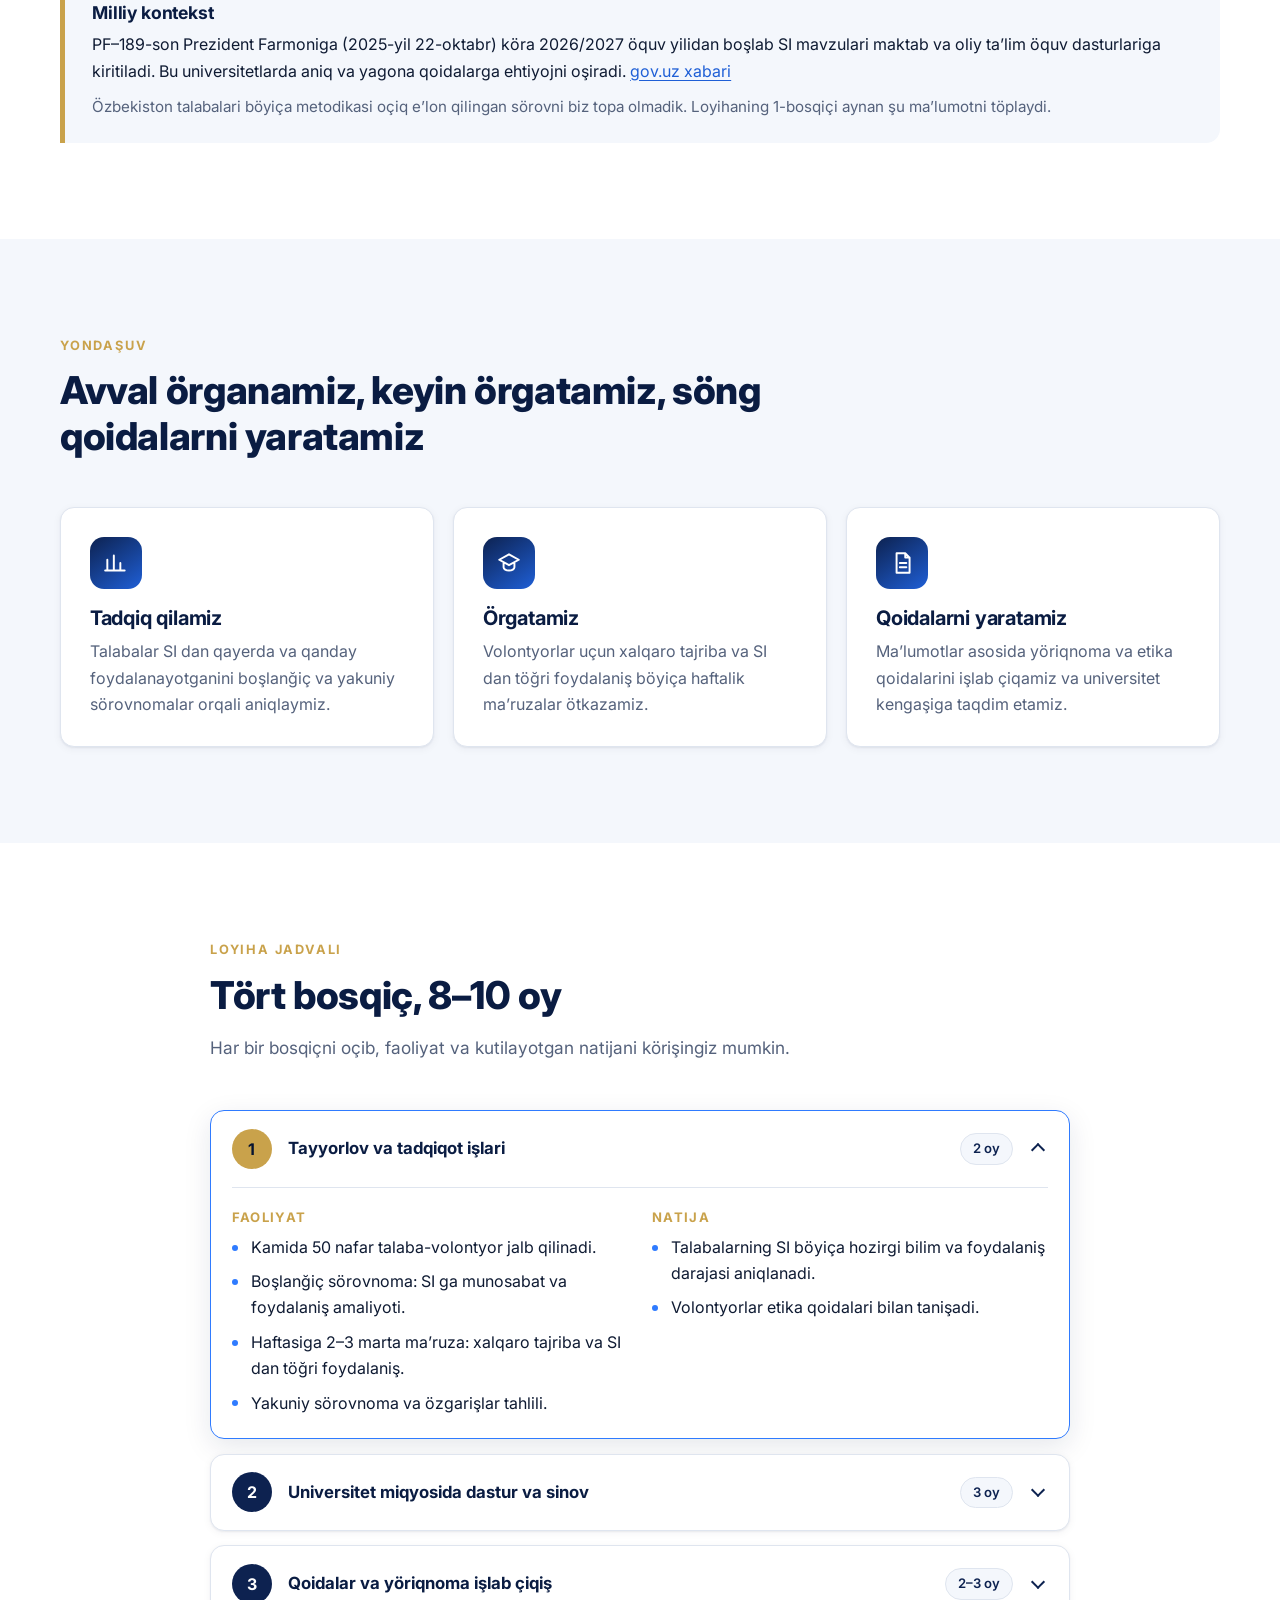
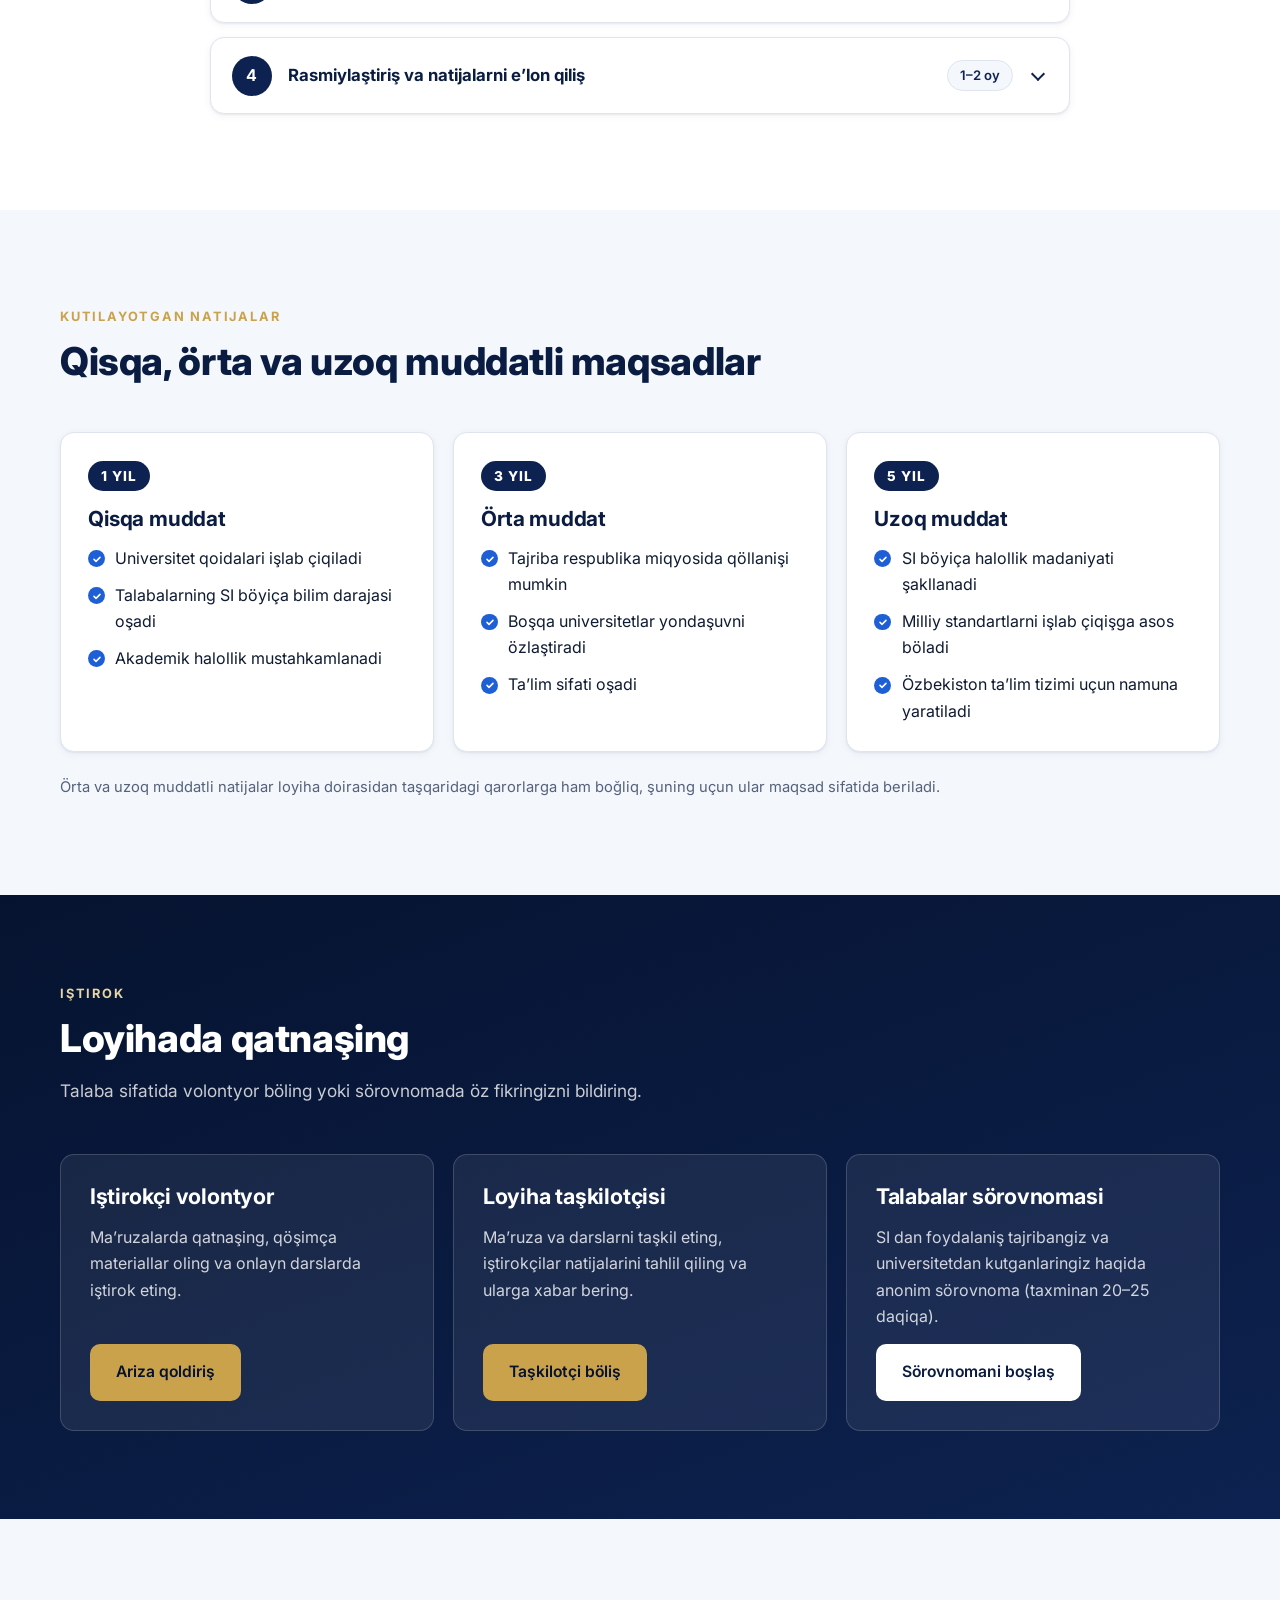
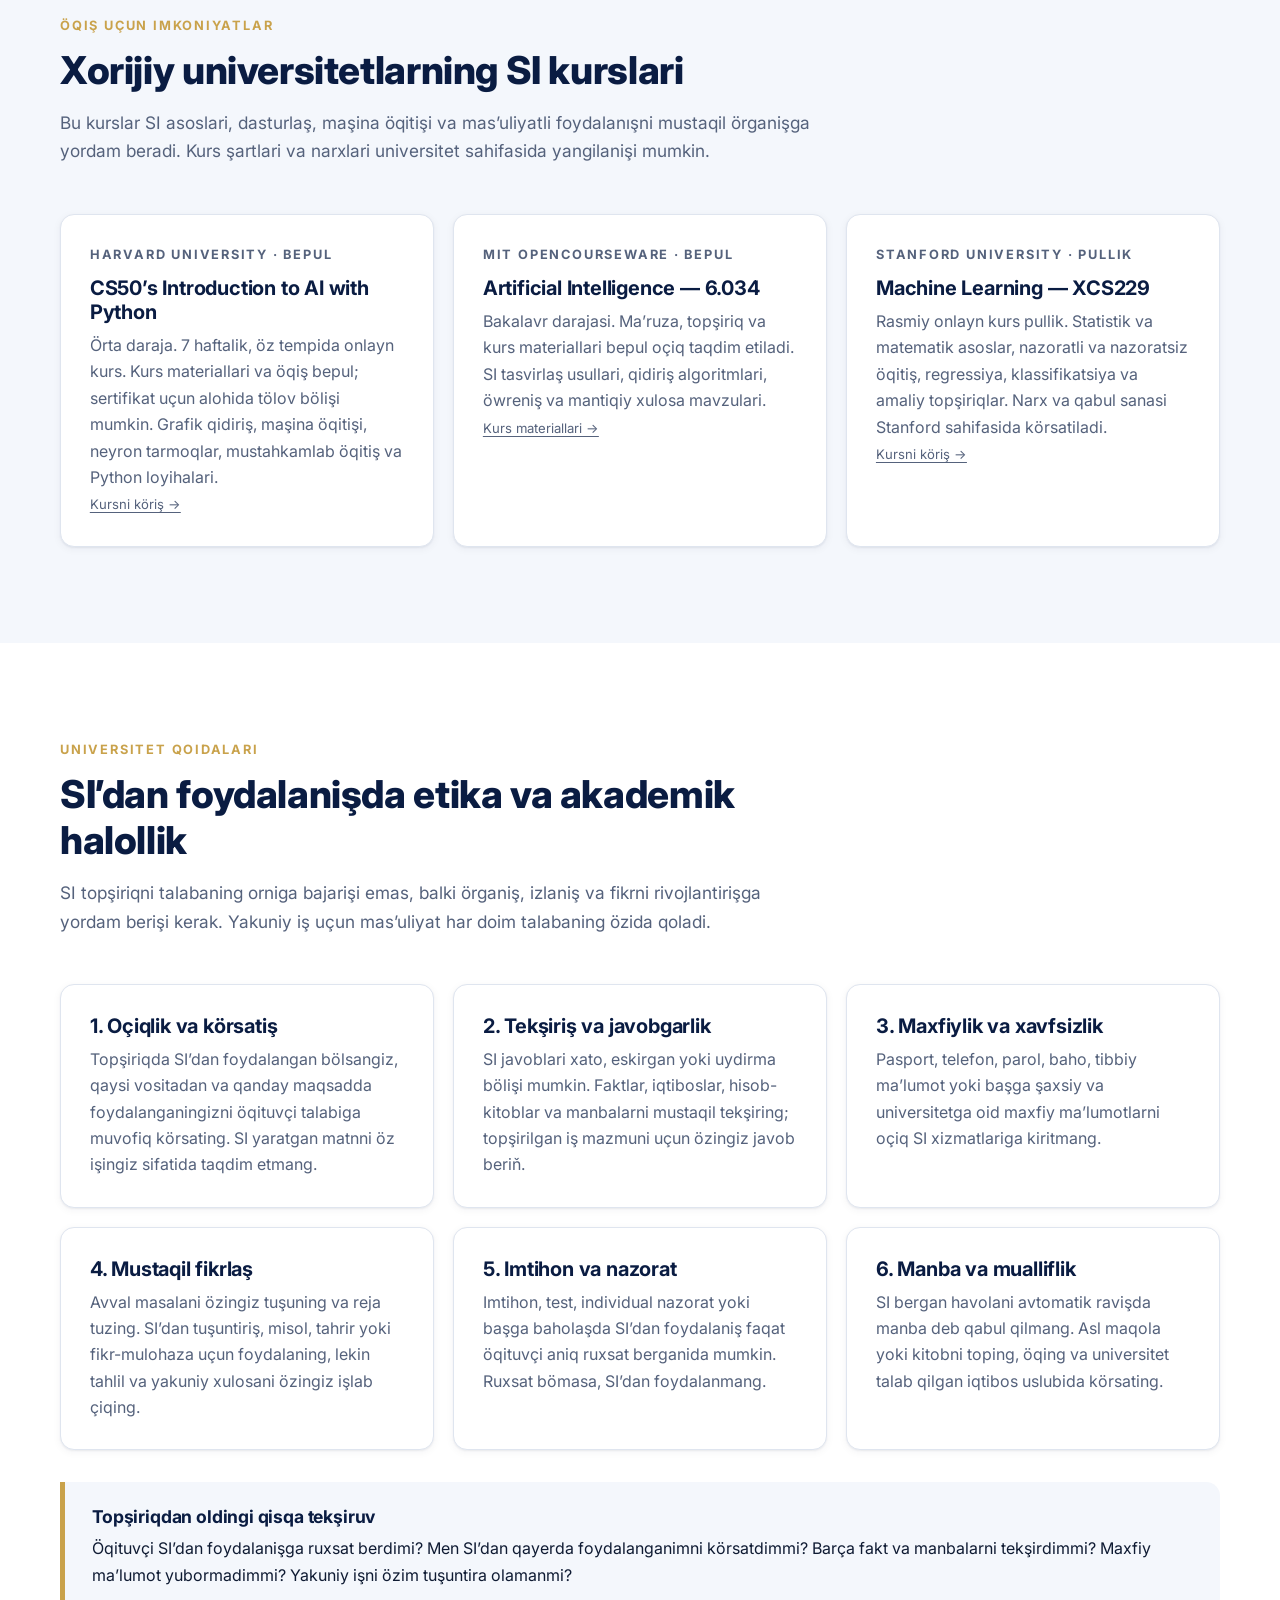
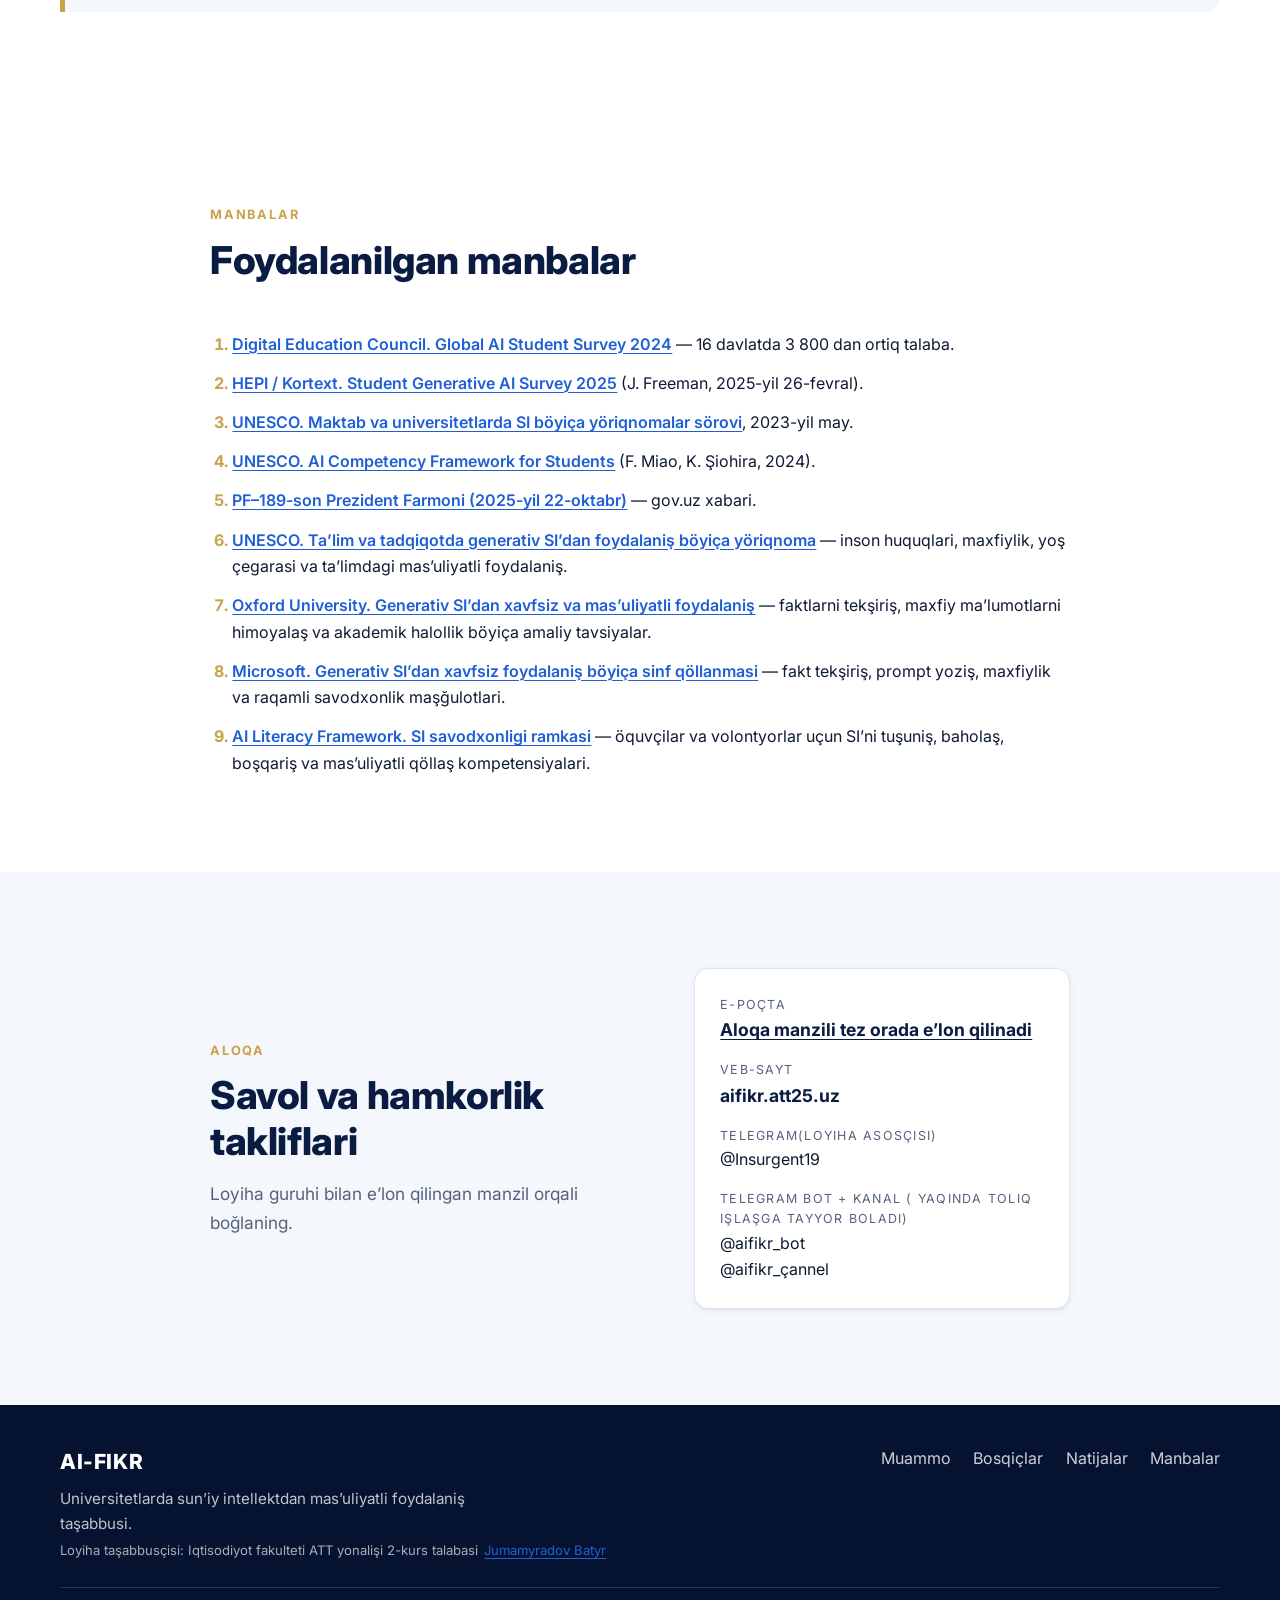
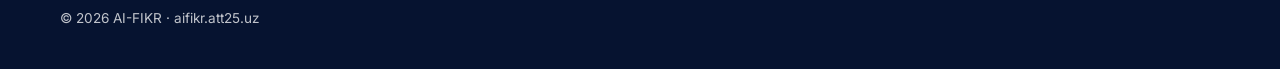
==== commit d6f169b8: "09.11.26 3" ====
--- a/index.html
+++ b/index.html
@@ -341,7 +341,7 @@
       </div>
     </section>
 
-    <!-- BYUDJET -->
+    <!-- BYUDJET 
     <section class="section" id="byudjet" aria-labelledby="byudjet-title">
       <div class="container narrow">
         <div class="section-head reveal">
@@ -362,7 +362,7 @@
         </ul>
         <p class="budget-total reveal"><span>Jami</span><strong>90 000 000 söm</strong></p>
       </div>
-    </section>
+    </section>-->
 
     <!-- ISHTIROK -->
     <section class="cta" id="ishtirok" aria-labelledby="ishtirok-title">
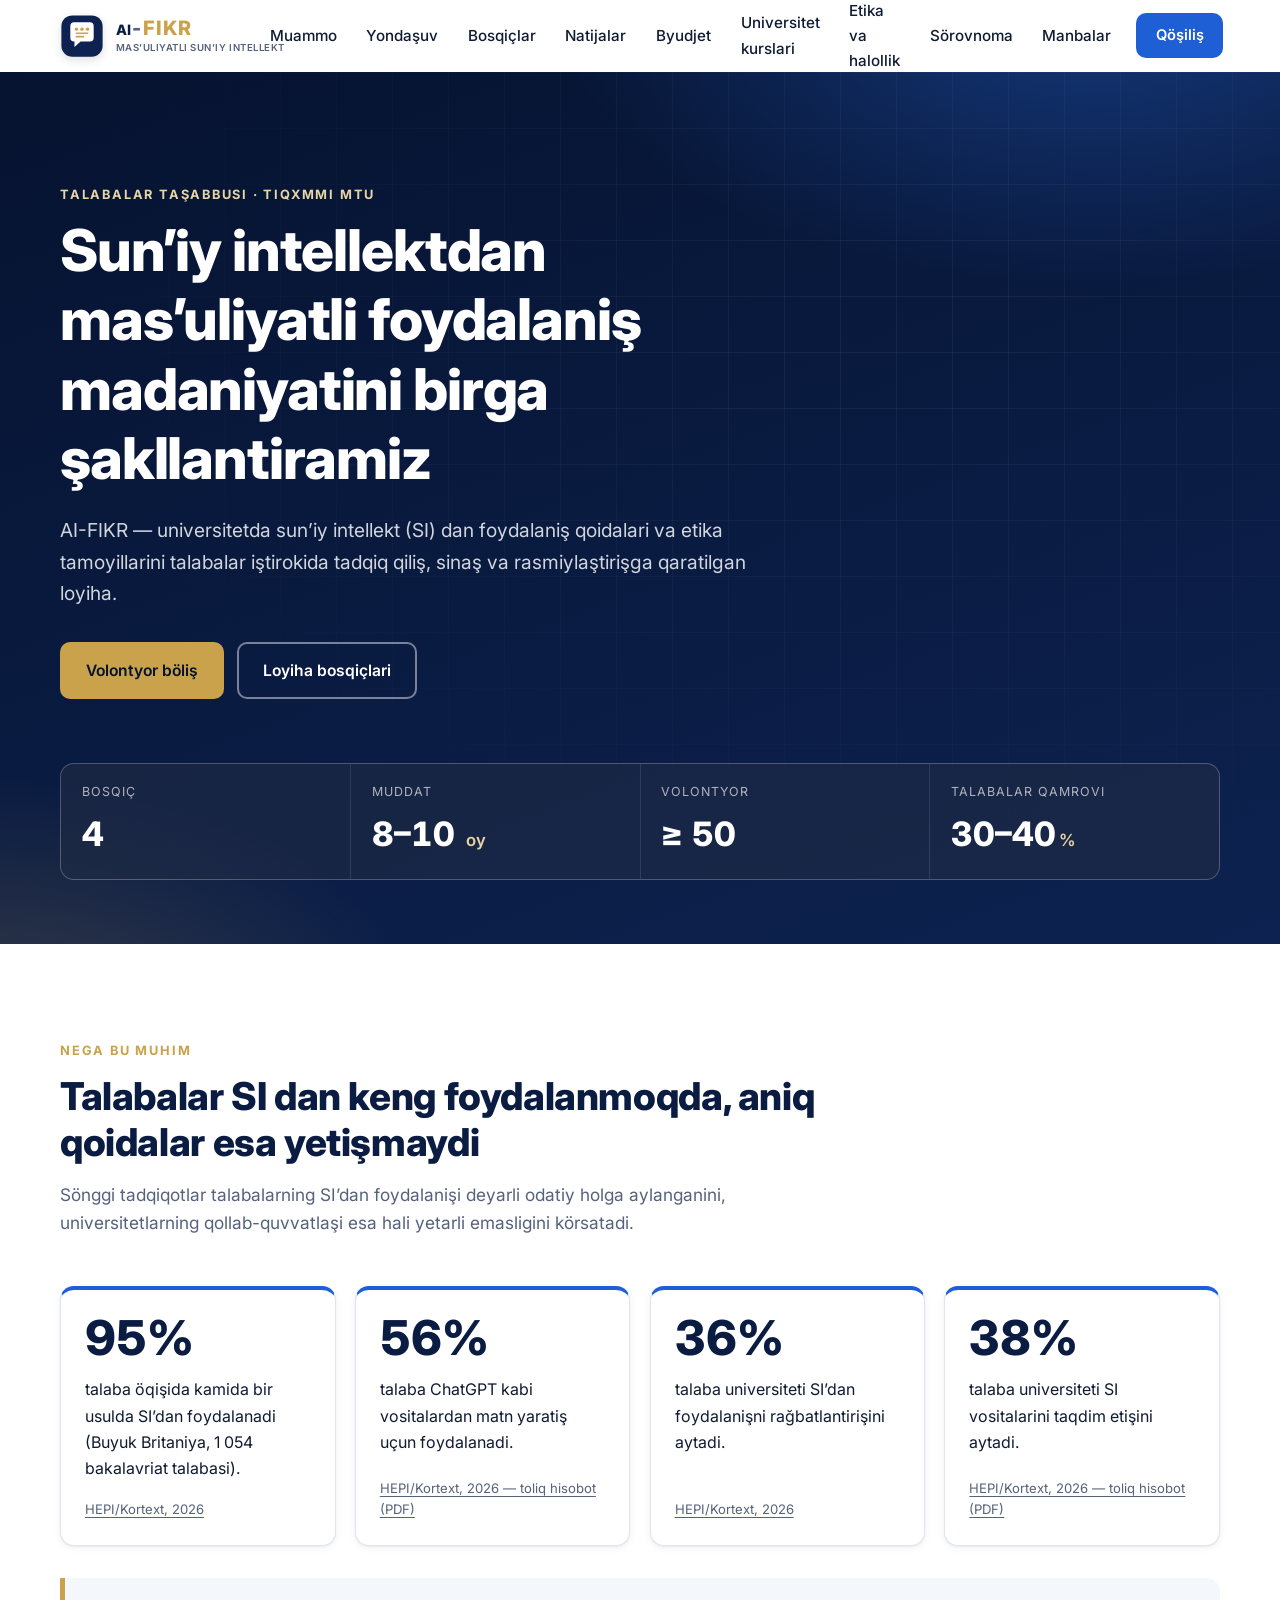
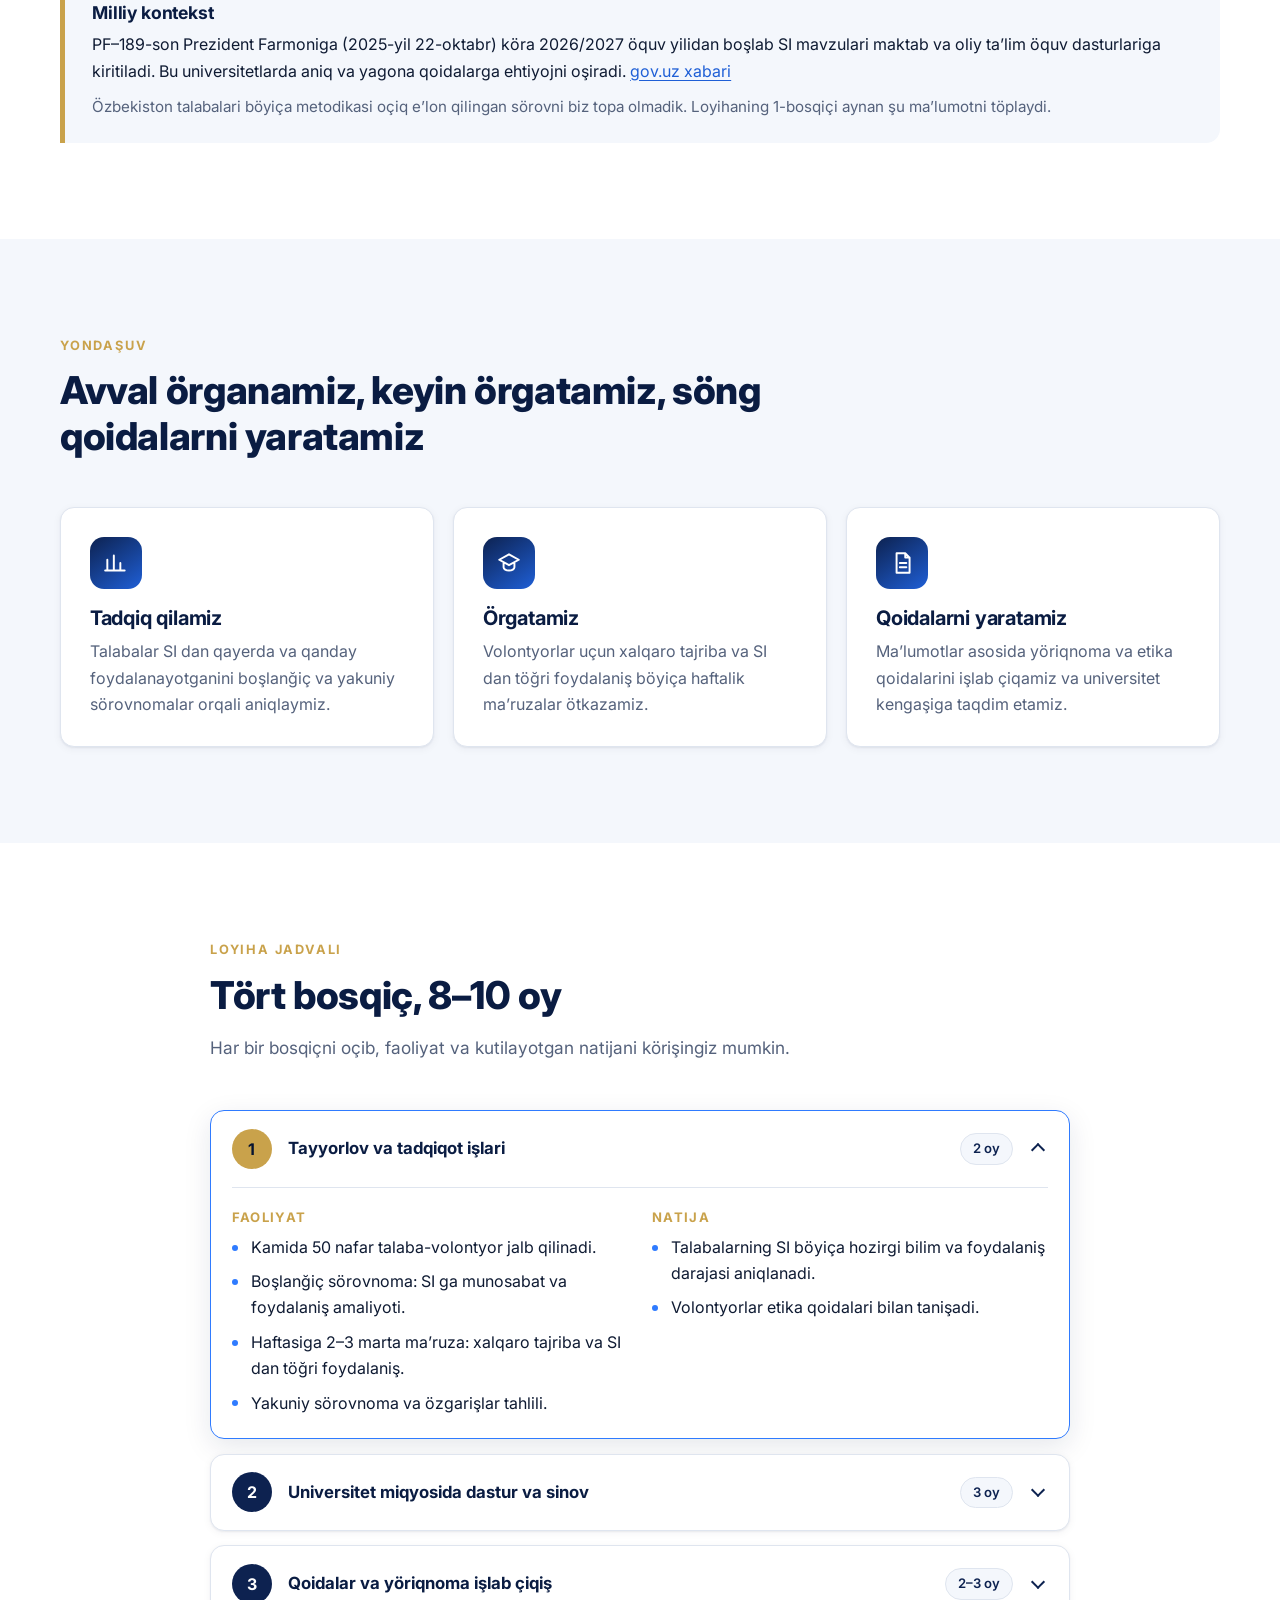
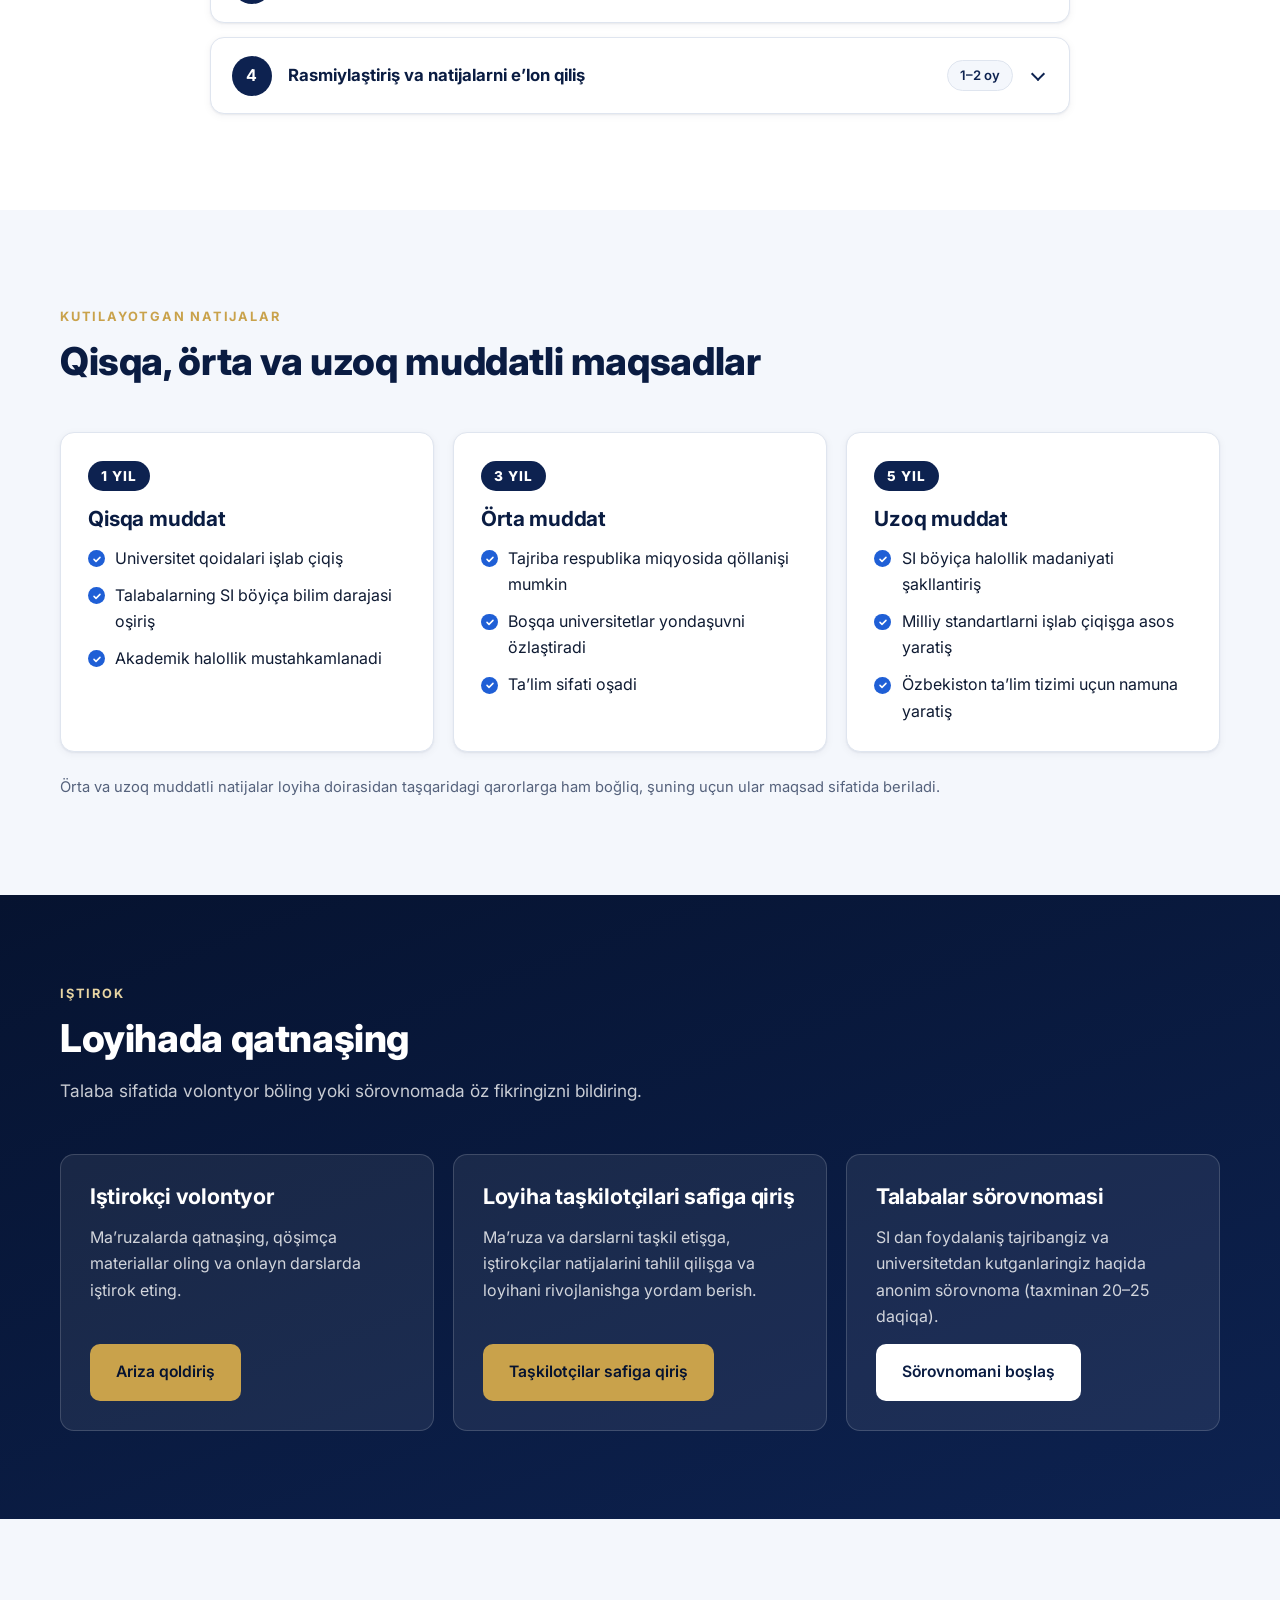
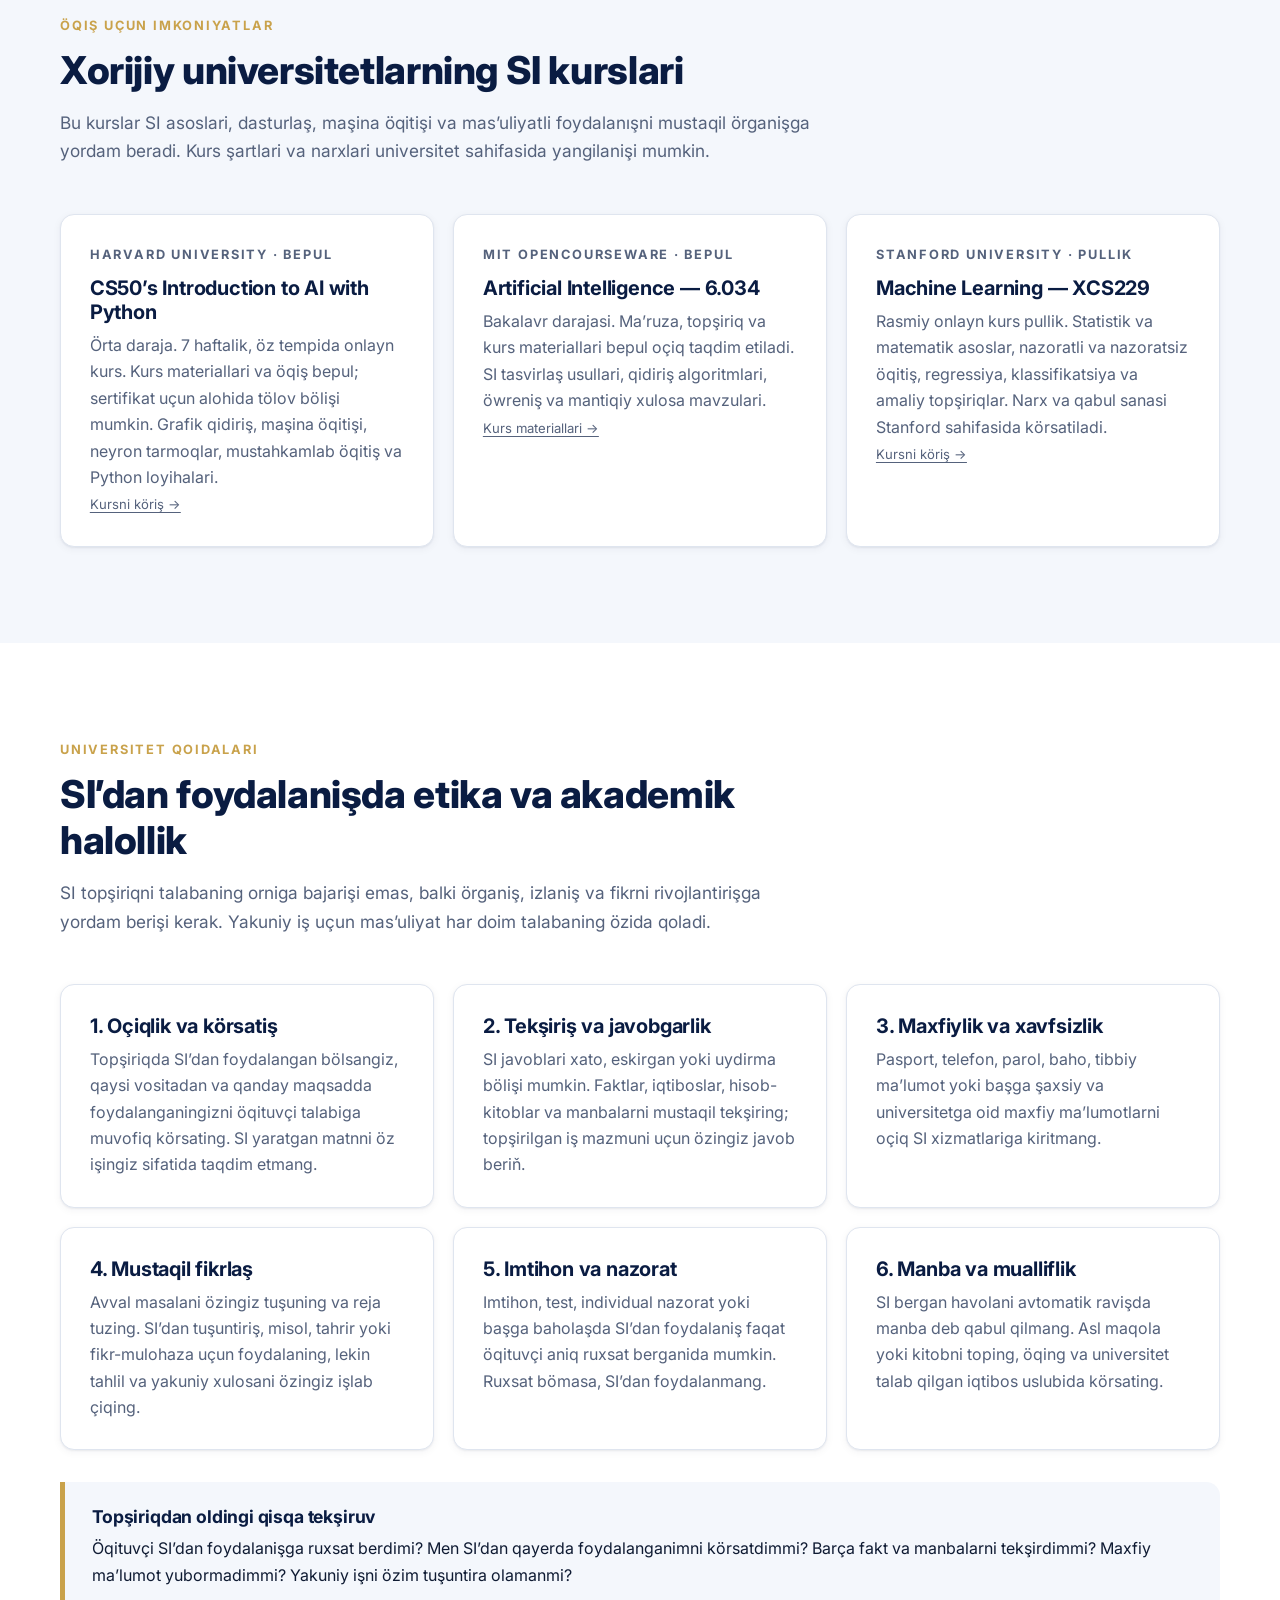
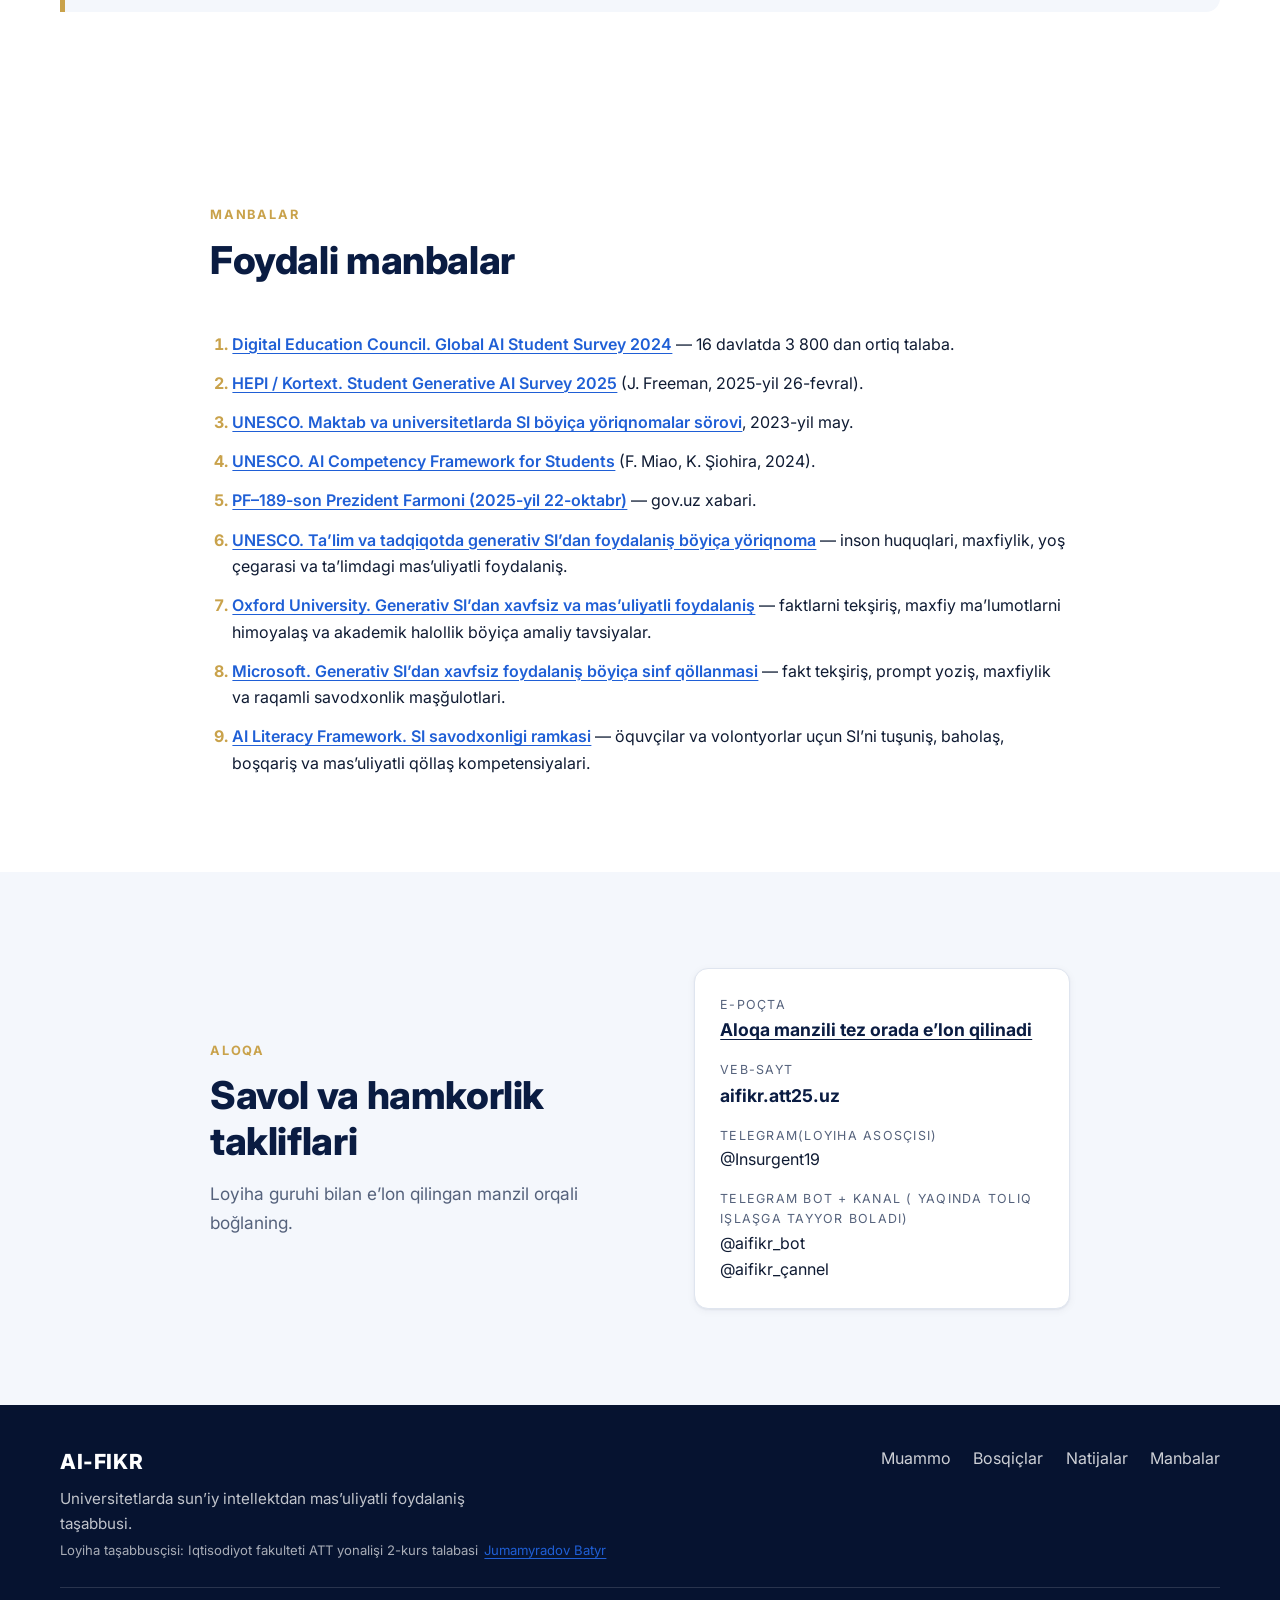
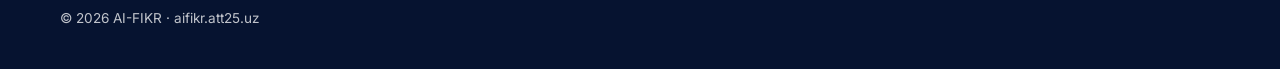
==== commit 3f45b7b2: "09.11.26 4" ====
--- a/index.html
+++ b/index.html
@@ -100,7 +100,7 @@
           </article>
           <article class="stat-card reveal">
             <p class="stat-num"><span class="count" data-count="56" data-suffix="%">56%</span></p>
-            <p class="stat-text">talaba ÇatGPT kabi vositalardan matn yaratiş uçun foydalanadi.</p>
+            <p class="stat-text">talaba ChatGPT kabi vositalardan matn yaratiş uçun foydalanadi.</p>
             <a class="stat-src" href="https://www.hepi.ac.uk/wp-content/uploads/2026/03/HEPI-Report-199-Gen-AI-Survey-2026.pdf" target="_blank" rel="noopener">HEPI/Kortext, 2026 — toliq hisobot (PDF)</a>
           </article>
           <article class="stat-card reveal">
@@ -313,8 +313,8 @@
             <p class="horizon-label">1 yil</p>
             <h3>Qisqa muddat</h3>
             <ul class="checks">
-              <li>Universitet qoidalari işlab çiqiladi</li>
-              <li>Talabalarning SI böyiça bilim darajasi oşadi</li>
+              <li>Universitet qoidalari işlab çiqiş</li>
+              <li>Talabalarning SI böyiça bilim darajasi oşiriş</li>
               <li>Akademik halollik mustahkamlanadi</li>
             </ul>
           </article>
@@ -331,9 +331,9 @@
             <p class="horizon-label">5 yil</p>
             <h3>Uzoq muddat</h3>
             <ul class="checks">
-              <li>SI böyiça halollik madaniyati şakllanadi</li>
-              <li>Milliy standartlarni işlab çiqişga asos böladi</li>
-              <li>Özbekiston ta’lim tizimi uçun namuna yaratiladi</li>
+              <li>SI böyiça halollik madaniyati şakllantiriş</li>
+              <li>Milliy standartlarni işlab çiqişga asos yaratiş</li>
+              <li>Özbekiston ta’lim tizimi uçun namuna yaratiş</li>
             </ul>
           </article>
         </div>
@@ -380,9 +380,9 @@
             <a class="btn btn-gold" href="#ishtirokchi-ariza" data-modal-target="ishtirokchi-ariza">Ariza qoldiriş</a>
           </article>
           <article class="cta-card reveal">
-            <h3>Loyiha taşkilotçisi</h3>
-            <p>Ma’ruza va darslarni taşkil eting, iştirokçilar natijalarini tahlil qiling va ularga xabar bering.</p>
-            <a class="btn btn-gold" href="#tashkilotchi-ariza" data-modal-target="tashkilotchi-ariza">Taşkilotçi böliş</a>
+            <h3>Loyiha taşkilotçilari safiga qiriş</h3>
+            <p>Ma’ruza va darslarni taşkil etişga, iştirokçilar natijalarini tahlil qilişga va loyihani rivojlanishga yordam berish.</p>
+            <a class="btn btn-gold" href="#tashkilotchi-ariza" data-modal-target="tashkilotchi-ariza">Taşkilotçilar safiga qiriş</a>
           </article>
           <article class="cta-card reveal">
             <h3>Talabalar sörovnomasi</h3>
@@ -507,7 +507,7 @@
     <dialog class="participation-modal" id="tashkilotchi-ariza" aria-labelledby="tashkilotchi-title">
       <button class="modal-close" type="button" data-modal-close aria-label="Oynani yopiş">×</button>
       <div class="container narrow"> 
-        <div class="section-head reveal"><p class="eyebrow">Volontyorlikning 2-yönalişi</p><h2 id="tashkilotchi-title">Loyiha taşkilotçisi böliş</h2><p class="lead">Ma’ruza va dars jarayonlarini taşkil etişga qatmaşiş, iştirokçilar bilan bevosita aloqada böliş, loyiha jamoasining tolaqonli azoziga aylaniş</p></div>
+        <div class="section-head reveal"><p class="eyebrow">Volontyorlikning 2-yönalişi</p><h2 id="tashkilotchi-title">Loyiha taşkilotçilari safiga qiriş</h2><p class="lead">Ma’ruza va dars jarayonlarini taşkil etişga qatmaşiş, iştirokçilar bilan bevosita aloqada böliş, loyiha jamoasining tolaqonli azoziga aylaniş</p></div>
         <form class="participation-form reveal" id="organizer-form">
           <div class="form-grid">
             <label>Ism va familiya <span class="required">*</span><input name="name" type="text" required autocomplete="name"></label>
@@ -600,7 +600,7 @@
       <div class="container narrow">
         <div class="section-head reveal">
           <p class="eyebrow">Manbalar</p>
-          <h2 id="manba-title">Foydalanilgan manbalar</h2>
+          <h2 id="manba-title">Foydali manbalar</h2>
         </div>
         <ol class="sources reveal">
           <li><a href="https://www.digitaleducationcouncil.com/resource-library-items/digital-education-council-global-ai-student-survey-2024" target="_blank" rel="noopener">Digital Education Council. Global AI Student Survey 2024</a> — 16 davlatda 3 800 dan ortiq talaba.</li>
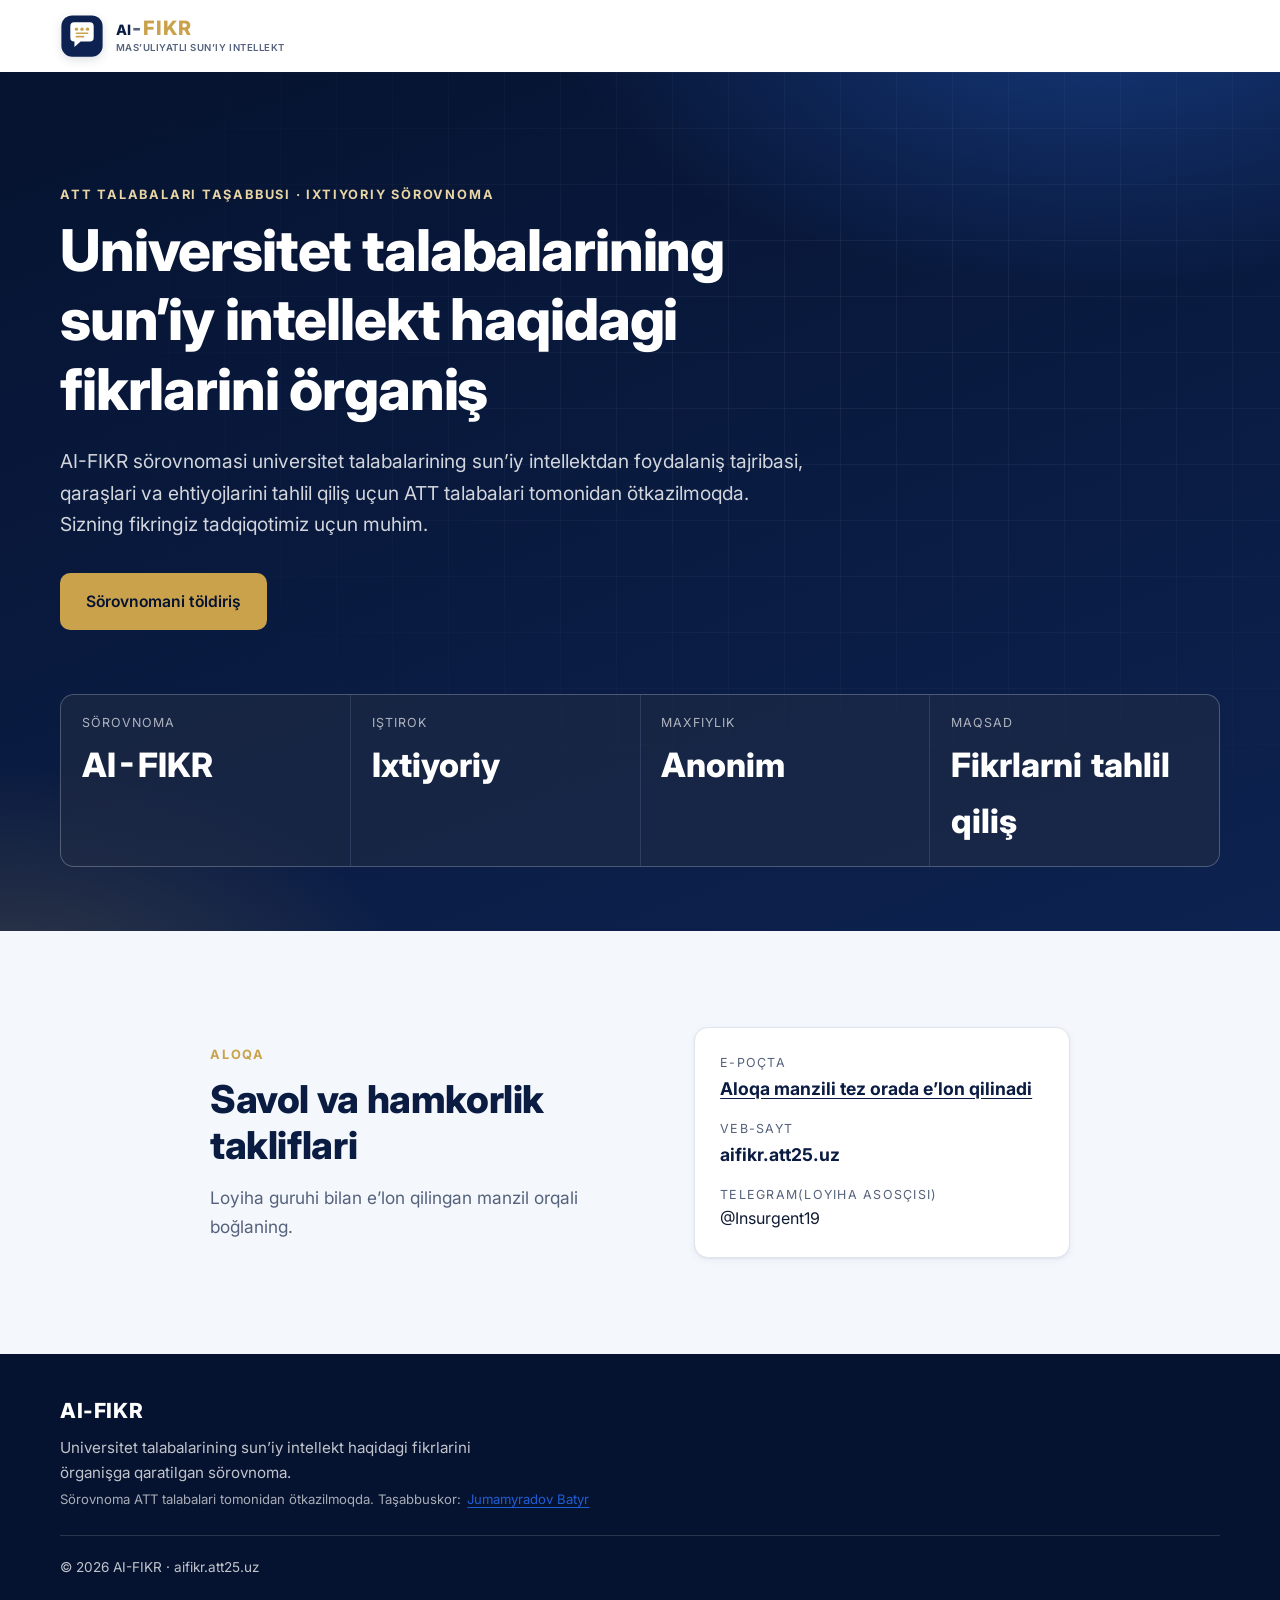
==== commit 3d27fba5: "Temporarily hide non-survey sections Co-authored-by: Copilot <223556219+Copilot@users.noreply.github" ====
--- a/index.html
+++ b/index.html
@@ -3,16 +3,16 @@
 <head>
   <meta charset="utf-8">
   <meta name="viewport" content="width=device-width, initial-scale=1">
-  <title>AI-FIKR — Universitetda sun’iy intellektdan mas’uliyatli foydalaniş</title>
-  <meta name="description" content="AI-FIKR — Özbekiston universitetlarida sun’iy intellektdan foydalaniş qoidalari va etika tamoyillarini talabalar iştirokida tadqiq qiliş, sinaş va rasmiylaştiriş loyihasi.">
+  <title>AI-FIKR sörovnomasi — Universitet talabalarining AI haqidagi fikrlari</title>
+  <meta name="description" content="AI-FIKR — ATT talabalari tomonidan ötkazilayotgan, universitet talabalarining sun’iy intellekt haqidagi fikrlarini tahlil qilişga qaratilgan ixtiyoriy sörovnoma.">
   <link rel="canonical" href="https://aifikr.attt25.uz/">
   <meta name="theme-color" content="#0d2250">
 
   <meta property="og:type" content="website">
   <meta property="og:locale" content="uz_UZ">
   <meta property="og:site_name" content="AI-FIKR">
-  <meta property="og:title" content="AI-FIKR — Universitetlarda sun’iy intellektdan mas’uliyatli foydalaniş">
-  <meta property="og:description" content="Sun’iy intellektdan foydalaniş qoidalari va etika tamoyillarini talabalar bilan birga işlab çiqamiz.">
+  <meta property="og:title" content="AI-FIKR sörovnomasi — Universitet talabalarining AI haqidagi fikrlari">
+  <meta property="og:description" content="Universitet talabalarining sun’iy intellekt haqidagi fikrlarini örganişga qaratilgan ixtiyoriy sörovnoma.">
   <meta property="og:url" content="https://aifikr.attt25.uz/">
 
   <link rel="icon" href="favicon.svg" type="image/svg+xml">
@@ -36,6 +36,7 @@
         <span class="brand-text"><strong><em>AI</em><span>-</span>FIKR</strong><small>Mas’uliyatli sun’iy intellekt</small></span>
       </a>
 
+      <!-- INACTIVE: MENU
       <button class="nav-toggle" type="button" aria-expanded="false" aria-controls="asosiy-menyu">
         <span class="sr-only">Menyuni oçiş</span>
         <span class="bars" aria-hidden="true"></span>
@@ -43,18 +44,12 @@
 
       <nav class="site-nav" id="asosiy-menyu" aria-label="Asosiy menyu">
         <ul>
-          <li><a href="#muammo">Muammo</a></li>
-          <li><a href="#yondashuv">Yondaşuv</a></li>
-          <li><a href="#bosqichlar">Bosqiçlar</a></li>
-          <li><a href="#natijalar">Natijalar</a></li>
-          <li><a href="#byudjet">Byudjet</a></li>
-          <li><a href="#universitet-kurslari">Universitet kurslari</a></li>
-          <li><a href="#etika">Etika va halollik</a></li>
-          <li><a href="#sorovnoma" data-modal-target="sorovnoma">Sörovnoma</a></li>
-          <li><a href="#manbalar">Manbalar</a></li>
-          <li><a class="btn btn-primary btn-sm" href="#ishtirok">Qöşiliş</a></li>
+          <li><a href="#muammo">Sörovnoma haqida</a></li>
+          <li><a href="#sorovnoma" data-modal-target="sorovnoma">Sörovnomani töldiriş</a></li>
+          <li><a href="#aloqa">Aloqa</a></li>
+          <li><a class="btn btn-primary btn-sm" href="#sorovnoma" data-modal-target="sorovnoma">Iştirok etiş</a></li>
         </ul>
-      </nav>
+      </nav> -->
     </div>
   </header>
 
@@ -63,73 +58,73 @@
     <!-- HERO -->
     <section class="hero" aria-labelledby="hero-title">
       <div class="container hero-inner">
-        <p class="eyebrow eyebrow-light">Talabalar taşabbusi · TIQXMMI MTU</p>
-        <h1 id="hero-title">Sun’iy intellektdan mas’uliyatli foydalaniş madaniyatini birga şakllantiramiz</h1>
+        <p class="eyebrow eyebrow-light">ATT talabalari taşabbusi · Ixtiyoriy sörovnoma</p>
+        <h1 id="hero-title">Universitet talabalarining sun’iy intellekt haqidagi fikrlarini örganiş</h1>
         <p class="hero-lead">
-          AI-FIKR — universitetda sun’iy intellekt (SI) dan foydalaniş qoidalari va etika tamoyillarini
-          talabalar iştirokida tadqiq qiliş, sinaş va rasmiylaştirişga qaratilgan loyiha.
+          AI-FIKR sörovnomasi universitet talabalarining sun’iy intellektdan foydalaniş tajribasi,
+          qaraşlari va ehtiyojlarini tahlil qiliş uçun ATT talabalari tomonidan ötkazilmoqda.
+          Sizning fikringiz tadqiqotimiz uçun muhim.
         </p>
         <div class="hero-actions">
-          <a class="btn btn-gold" href="#ishtirok">Volontyor böliş</a>
-          <a class="btn btn-ghost" href="#bosqichlar">Loyiha bosqiçlari</a>
+          <a class="btn btn-gold" href="#sorovnoma" data-modal-target="sorovnoma">Sörovnomani töldiriş</a>
+          <!-- <a class="btn btn-ghost" href="#muammo">Batafsil ma’lumot</a> -->
         </div>
 
         <dl class="hero-stats">
-          <div><dt>Bosqiç</dt><dd><span class="count" data-count="4">4</span></dd></div>
-          <div><dt>Muddat</dt><dd>8–10 <small>oy</small></dd></div>
-          <div><dt>Volontyor</dt><dd><span class="count" data-count="50" data-prefix="≥ ">≥ 50</span></dd></div>
-          <div><dt>Talabalar qamrovi</dt><dd>30–40<small>%</small></dd></div>
+          <div><dt>Sörovnoma</dt><dd>AI-FIKR</dd></div>
+          <div><dt>Iştirok</dt><dd>Ixtiyoriy</dd></div>
+          <div><dt>Maxfiylik</dt><dd>Anonim</dd></div>
+          <div><dt>Maqsad</dt><dd>Fikrlarni tahlil qiliş</dd></div>
         </dl>
       </div>
     </section>
 
-    <!-- MUAMMO -->
+    <!-- INACTIVE: MUAMMO SECTION
     <section class="section" id="muammo" aria-labelledby="muammo-title">
       <div class="container">
         <div class="section-head reveal">
-          <p class="eyebrow">Nega bu muhim</p>
-          <h2 id="muammo-title">Talabalar SI dan keng foydalanmoqda, aniq qoidalar esa yetişmaydi</h2>
-          <p class="lead">Sönggi tadqiqotlar talabalarning SI’dan foydalanişi deyarli odatiy holga aylanganini, universitetlarning qollab-quvvatlaşi esa hali yetarli emasligini körsatadi.</p>
+          <p class="eyebrow">Sörovnoma haqida</p>
+          <h2 id="muammo-title">Sizning fikringiz universitetlarda AI kelajagini tuşunişga yordam beradi</h2>
+          <p class="lead">Uşbu ixtiyoriy sörovnoma universitet talabalarining sun’iy intellekt haqidagi fikri, undan foydalaniş tajribasi va ehtiyojlarini örganiş uçun taşkil etilgan.</p>
         </div>
 
         <div class="grid grid-4">
           <article class="stat-card reveal">
             <p class="stat-num"><span class="count" data-count="95" data-suffix="%">95%</span></p>
-            <p class="stat-text">talaba öqişida kamida bir usulda SI’dan foydalanadi (Buyuk Britaniya, 1 054 bakalavriat talabasi).</p>
-            <a class="stat-src" href="https://www.hepi.ac.uk/reports/student-generative-ai-survey-2026/" target="_blank" rel="noopener">HEPI/Kortext, 2026</a>
+            <p class="stat-text">Sörovnoma universitet talabalarining AI’dan foydalaniş tajribasini örganadi.</p>
+            <span class="stat-src">AI-FIKR tadqiqoti</span>
           </article>
           <article class="stat-card reveal">
             <p class="stat-num"><span class="count" data-count="56" data-suffix="%">56%</span></p>
-            <p class="stat-text">talaba ChatGPT kabi vositalardan matn yaratiş uçun foydalanadi.</p>
-            <a class="stat-src" href="https://www.hepi.ac.uk/wp-content/uploads/2026/03/HEPI-Report-199-Gen-AI-Survey-2026.pdf" target="_blank" rel="noopener">HEPI/Kortext, 2026 — toliq hisobot (PDF)</a>
+            <p class="stat-text">Javoblar umumlaştirilgan körinişda tahlil qilinadi.</p>
+            <span class="stat-src">AI-FIKR tadqiqoti</span>
           </article>
           <article class="stat-card reveal">
             <p class="stat-num"><span class="count" data-count="36" data-suffix="%">36%</span></p>
-            <p class="stat-text">talaba universiteti SI’dan foydalanişni rağbatlantirişini aytadi.</p>
-            <a class="stat-src" href="https://www.hepi.ac.uk/reports/student-generative-ai-survey-2026/" target="_blank" rel="noopener">HEPI/Kortext, 2026</a>
+            <p class="stat-text">Iştirok etiş toliq ixtiyoriy va sörovnomani istalgan vaqtda töxtatiş mumkin.</p>
+            <span class="stat-src">AI-FIKR tadqiqoti</span>
           </article>
           <article class="stat-card reveal">
             <p class="stat-num"><span class="count" data-count="38" data-suffix="%">38%</span></p>
-            <p class="stat-text">talaba universiteti SI vositalarini taqdim etişini aytadi.</p>
-            <a class="stat-src" href="https://www.hepi.ac.uk/wp-content/uploads/2026/03/HEPI-Report-199-Gen-AI-Survey-2026.pdf" target="_blank" rel="noopener">HEPI/Kortext, 2026 — toliq hisobot (PDF)</a>
+            <p class="stat-text">Sizning javoblaringiz tadqiqot xulosalarini tayyorlaşga yordam beradi.</p>
+            <span class="stat-src">AI-FIKR tadqiqoti</span>
           </article>
         </div>
 
         <div class="notice reveal">
-          <h3>Milliy kontekst</h3>
+          <h3>Nima uçun iştirok etiş kerek?</h3>
           <p>
-            PF–189-son Prezident Farmoniga (2025-yil 22-oktabr) köra 2026/2027 öquv yilidan boşlab SI mavzulari
-            maktab va oliy ta’lim öquv dasturlariga kiritiladi. Bu universitetlarda aniq va yagona qoidalarga ehtiyojni oşiradi.
-            <a href="https://gov.uz/oz/digital/news/view/96074" target="_blank" rel="noopener">gov.uz xabari</a>
+            Sun’iy intellekt ta’lim, izlanish va kundalik vazifalarda tobora köproq qöllanmoqda.
+            Talabalar fikrini örganiş universitetlarda AI’dan foydalaniş böyiça töğri yondaşuvlarni şakllantirişga yordam beradi.
           </p>
           <p class="muted">
-            Özbekiston talabalari böyiça metodikasi oçiq e’lon qilingan sörovni biz topa olmadik. Loyihaning 1-bosqiçi aynan şu ma’lumotni töplaydi.
+            Sörovnoma ATT talabalari tomonidan ötkazilmoqda. Unda qatnaşiş ixtiyoriy, javoblar esa faqat tadqiqot maqsadida işlatiladi.
           </p>
         </div>
       </div>
-    </section>
-
-    <!-- YONDASHUV -->
+    </section> -->
+
+    <!-- INACTIVE: YONDASHUV SECTION
     <section class="section section-alt" id="yondashuv" aria-labelledby="yondashuv-title">
       <div class="container">
         <div class="section-head reveal">
@@ -161,9 +156,9 @@
           </article>
         </div>
       </div>
-    </section>
-
-    <!-- BOSQICHLAR -->
+    </section> -->
+
+    <!-- INACTIVE: BOSQICHLAR SECTION
     <section class="section" id="bosqichlar" aria-labelledby="bosqich-title">
       <div class="container narrow">
         <div class="section-head reveal">
@@ -298,9 +293,9 @@
           </li>
         </ol>
       </div>
-    </section>
-
-    <!-- NATIJALAR -->
+    </section> -->
+
+    <!-- INACTIVE: NATIJALAR SECTION
     <section class="section section-alt" id="natijalar" aria-labelledby="natija-title">
       <div class="container">
         <div class="section-head reveal">
@@ -339,9 +334,9 @@
         </div>
         <p class="footnote reveal">Örta va uzoq muddatli natijalar loyiha doirasidan taşqaridagi qarorlarga ham boğliq, şuning uçun ular maqsad sifatida beriladi.</p>
       </div>
-    </section>
-
-    <!-- BYUDJET 
+    </section> -->
+
+    <!-- INACTIVE: BYUDJET SECTION
     <section class="section" id="byudjet" aria-labelledby="byudjet-title">
       <div class="container narrow">
         <div class="section-head reveal">
@@ -364,34 +359,34 @@
       </div>
     </section>-->
 
-    <!-- ISHTIROK -->
+    <!-- INACTIVE: ISHTIROK SECTION
     <section class="cta" id="ishtirok" aria-labelledby="ishtirok-title">
       <div class="container">
         <div class="section-head section-head-light reveal">
           <p class="eyebrow eyebrow-light">Iştirok</p>
-          <h2 id="ishtirok-title">Loyihada qatnaşing</h2>
-          <p class="lead">Talaba sifatida volontyor böling yoki sörovnomada öz fikringizni bildiring.</p>
+          <h2 id="ishtirok-title">AI-FIKR sörovnomasida iştirok eting</h2>
+          <p class="lead">Bir neça daqiqada sörovnomani töldiring va universitet talabalarining AI haqidagi umumiy fikrini örganişga hissa qöşing.</p>
         </div>
 
         <div class="grid grid-2">
           <article class="cta-card reveal">
-            <h3>Iştirokçi volontyor</h3>
-            <p>Ma’ruzalarda qatnaşing, qöşimça materiallar oling va onlayn darslarda iştirok eting.</p>
-            <a class="btn btn-gold" href="#ishtirokchi-ariza" data-modal-target="ishtirokchi-ariza">Ariza qoldiriş</a>
+            <h3>Anonim va ixtiyoriy</h3>
+            <p>Sörovnomada iştirok etiş ixtiyoriy. Şaxsiy ma’lumotlaringiz söralmaydi va javoblaringiz umumlaştiriladi.</p>
+            <a class="btn btn-gold" href="#sorovnoma" data-modal-target="sorovnoma">Sörovnomani oçiş</a>
           </article>
           <article class="cta-card reveal">
-            <h3>Loyiha taşkilotçilari safiga qiriş</h3>
-            <p>Ma’ruza va darslarni taşkil etişga, iştirokçilar natijalarini tahlil qilişga va loyihani rivojlanishga yordam berish.</p>
-            <a class="btn btn-gold" href="#tashkilotchi-ariza" data-modal-target="tashkilotchi-ariza">Taşkilotçilar safiga qiriş</a>
+            <h3>Fikringizni bildiring</h3>
+            <p>AI’dan foydalaniş tajribangiz, qaraşlaringiz va ehtiyojlaringiz haqidagi javoblaringiz tadqiqot uçun muhim.</p>
+            <a class="btn btn-gold" href="#sorovnoma" data-modal-target="sorovnoma">Iştirok etiş</a>
           </article>
           <article class="cta-card reveal">
             <h3>Talabalar sörovnomasi</h3>
-            <p>SI dan foydalaniş tajribangiz va universitetdan kutganlaringiz haqida anonim sörovnoma (taxminan 20–25 daqiqa).</p>
-            <a class="btn btn-light" href="#sorovnoma" data-modal-target="sorovnoma">Sörovnomani boşlaş</a>
-          </article>
-        </div>
-      </div>
-    </section>
+            <p>Sun’iy intellektdan foydalaniş tajribangiz va universitetdan kutganlaringiz haqida sörovnoma.</p>
+            <a class="btn btn-light" href="#sorovnoma" data-modal-target="sorovnoma">Sörovnomani töldiriş</a>
+          </article>
+        </div>
+      </div>
+    </section> -->
 
     <!-- SOROVNOMA -->
     <dialog class="participation-modal" id="sorovnoma" aria-labelledby="sorovnoma-title">
@@ -484,7 +479,7 @@
       </div>
     </dialog>
 
-    <!-- VOLONTYOR -->
+    <!-- INACTIVE: VOLONTYOR DIALOG
     <dialog class="participation-modal" id="ishtirokchi-ariza" aria-labelledby="ishtirokchi-title">
       <button class="modal-close" type="button" data-modal-close aria-label="Oynani yopiş">×</button>
       <div class="container narrow">
@@ -502,8 +497,9 @@
           <button class="btn btn-gold" type="submit">Arizani yuboriş</button><p class="form-status" id="volunteer-status" role="status" aria-live="polite"></p>
         </form>
       </div>
-    </dialog>
-
+    </dialog> -->
+
+    <!-- INACTIVE: TASHKILOTCHI DIALOG
     <dialog class="participation-modal" id="tashkilotchi-ariza" aria-labelledby="tashkilotchi-title">
       <button class="modal-close" type="button" data-modal-close aria-label="Oynani yopiş">×</button>
       <div class="container narrow"> 
@@ -521,9 +517,9 @@
           <button class="btn btn-gold" type="submit">Arizani yuboriş</button><p class="form-status" id="organizer-status" role="status" aria-live="polite"></p>
         </form>
       </div>
-    </dialog>
-
-    <!-- UNIVERSITET KURSLARI -->
+    </dialog> -->
+
+    <!-- INACTIVE: UNIVERSITET KURSLARI SECTION
     <section class="section section-alt" id="universitet-kurslari" aria-labelledby="universitet-kurslari-title">
       <div class="container">
         <div class="section-head reveal">
@@ -552,9 +548,9 @@
           </article>
         </div>
       </div>
-    </section>
-
-    <!-- ETIKA VA AKADEMIK HALOLLIK -->
+    </section> -->
+
+    <!-- INACTIVE: ETIKA SECTION
     <section class="section" id="etika" aria-labelledby="etika-title">
       <div class="container">
         <div class="section-head reveal">
@@ -593,9 +589,9 @@
           <p>Öqituvçi SI’dan foydalanişga ruxsat berdimi? Men SI’dan qayerda foydalanganimni körsatdimmi? Barça fakt va manbalarni tekşirdimmi? Maxfiy ma’lumot yubormadimmi? Yakuniy işni özim tuşuntira olamanmi?</p>
         </div>
       </div>
-    </section>
-
-    <!-- MANBALAR -->
+    </section> -->
+
+    <!-- INACTIVE: MANBALAR SECTION
     <section class="section" id="manbalar" aria-labelledby="manba-title">
       <div class="container narrow">
         <div class="section-head reveal">
@@ -614,7 +610,7 @@
           <li><a href="https://ailiteracyframework.org/" target="_blank" rel="noopener">AI Literacy Framework. SI savodxonligi ramkasi</a> — öquvçilar va volontyorlar uçun SI’ni tuşuniş, baholaş, boşqariş va mas’uliyatli qöllaş kompetensiyalari.</li>
         </ol>
       </div>
-    </section>
+    </section> -->
 
     <!-- ALOQA -->
     <section class="section section-alt" id="aloqa" aria-labelledby="aloqa-title">
@@ -632,9 +628,11 @@
             <p class="contact-site">aifikr.att25.uz</p>
             <p class="contact-label">Telegram(loyiha asosçisi)</p>
             <p class="contact-telegram">@Insurgent19</p>
+            <!--
             <p class="contact-label">Telegram bot + kanal ( yaqinda toliq işlaşga tayyor boladi)</p>
             <p class="contact-telegram">@aifikr_bot</p>
             <p class="contact-telegram">@aifikr_çannel</p>
+            -->
           </div>
         </div>
       </div>
@@ -645,15 +643,17 @@
     <div class="container footer-inner">
       <div>
         <p class="footer-brand">AI-FIKR</p>
-        <p class="footer-note">Universitetlarda sun’iy intellektdan mas’uliyatli foydalaniş taşabbusi.</p>
-        <p class="footer-admin">Loyiha taşabbusçisi: Iqtisodiyot fakulteti ATT yonalişi 2-kurs talabasi <a href="https://t.me/Insurgent19" target="_blank" rel="noopener">Jumamyradov Batyr</a></p>
-      </div>
+        <p class="footer-note">Universitet talabalarining sun’iy intellekt haqidagi fikrlarini örganişga qaratilgan sörovnoma.</p>
+        <p class="footer-admin">Sörovnoma ATT talabalari tomonidan ötkazilmoqda. Taşabbuskor: <a href="https://t.me/Insurgent19" target="_blank" rel="noopener">Jumamyradov Batyr</a></p>
+      </div>
+      <!--
       <ul class="footer-links">
         <li><a href="#muammo">Muammo</a></li>
         <li><a href="#bosqichlar">Bosqiçlar</a></li>
         <li><a href="#natijalar">Natijalar</a></li>
         <li><a href="#manbalar">Manbalar</a></li>
       </ul>
+      -->
       <p class="footer-copy">© <span id="yil">2026</span> AI-FIKR · aifikr.att25.uz</p>
     </div>
   </footer>
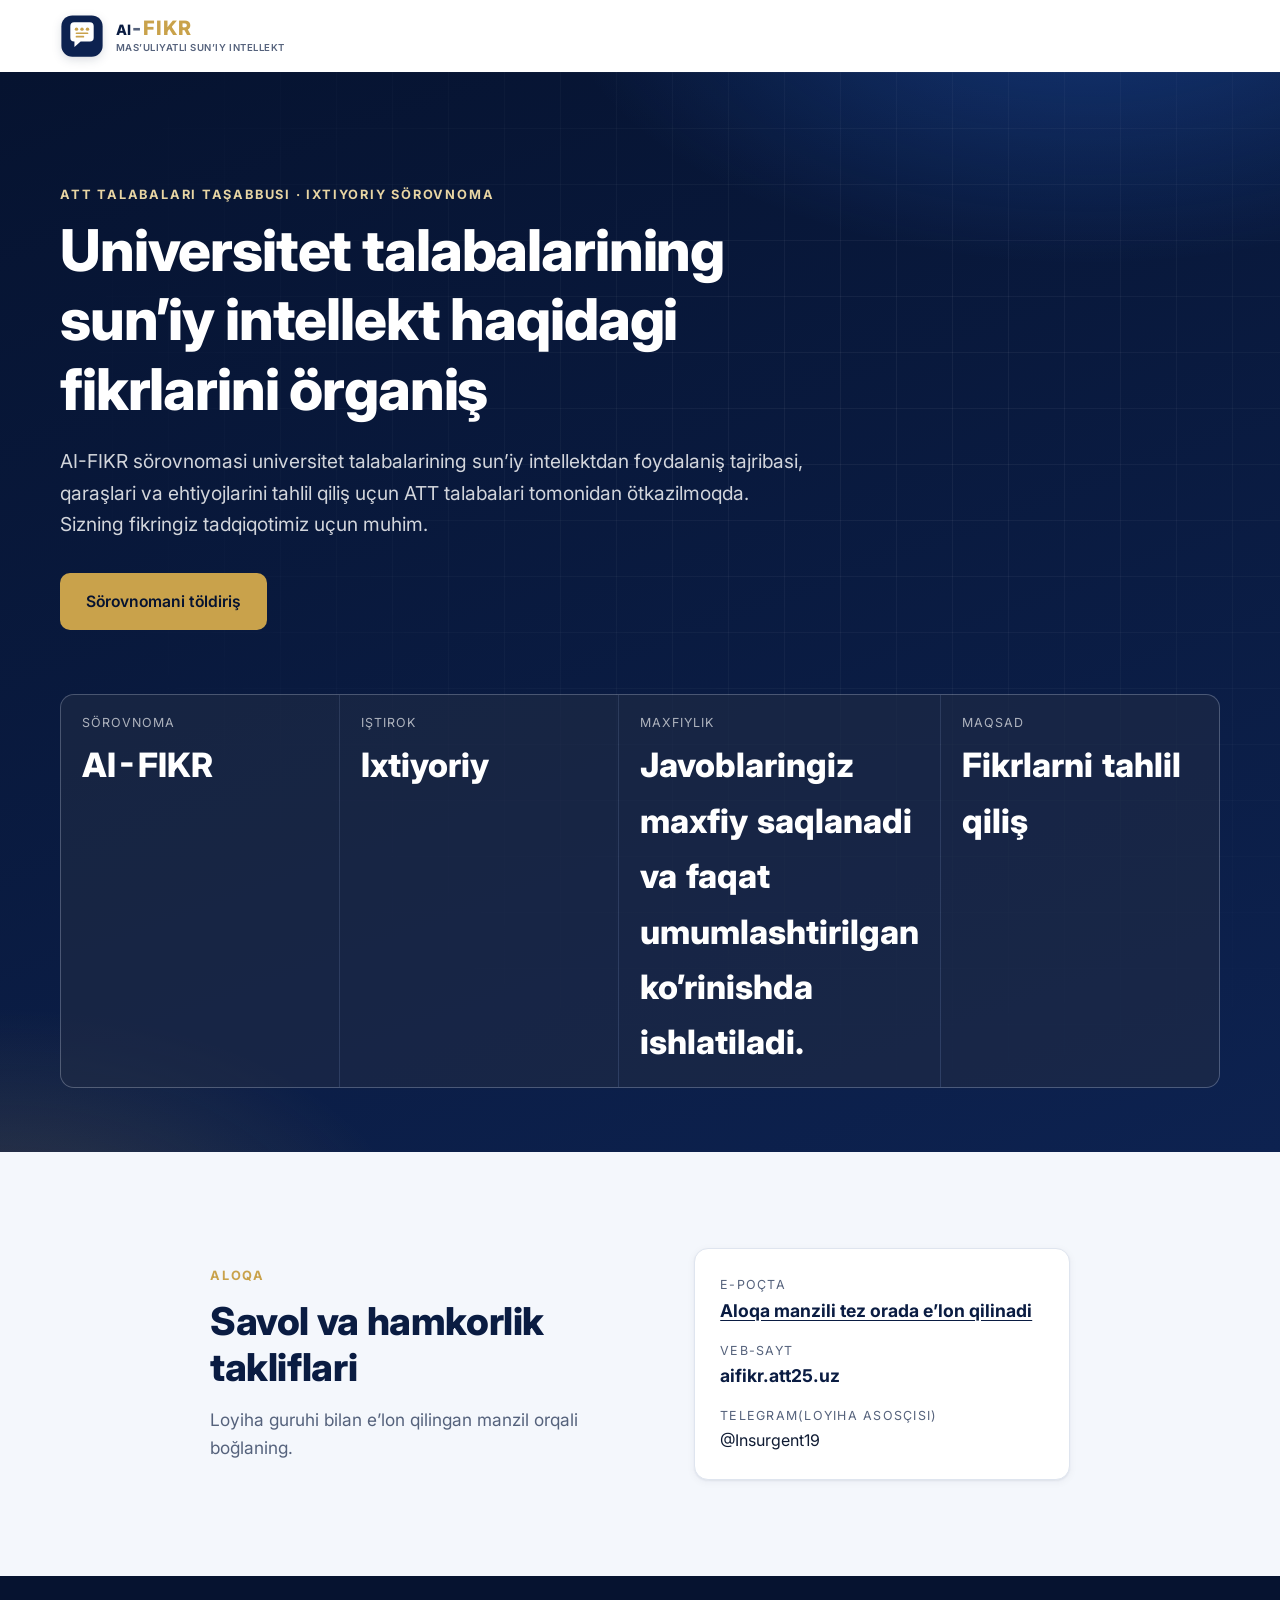
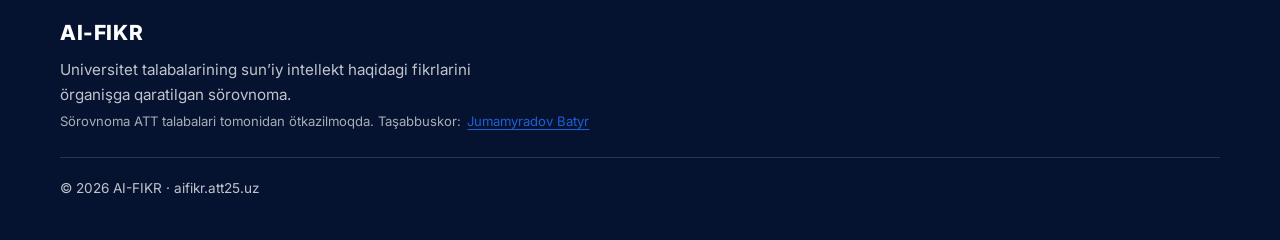
==== commit 6201dea6: "tuzatish" ====
--- a/index.html
+++ b/index.html
@@ -73,7 +73,7 @@
         <dl class="hero-stats">
           <div><dt>Sörovnoma</dt><dd>AI-FIKR</dd></div>
           <div><dt>Iştirok</dt><dd>Ixtiyoriy</dd></div>
-          <div><dt>Maxfiylik</dt><dd>Anonim</dd></div>
+          <div><dt>Maxfiylik</dt><dd>Javoblaringiz maxfiy saqlanadi va faqat umumlashtirilgan ko’rinishda ishlatiladi.</dd></div>
           <div><dt>Maqsad</dt><dd>Fikrlarni tahlil qiliş</dd></div>
         </dl>
       </div>
@@ -395,7 +395,7 @@
         <div class="section-head reveal">
           <p class="eyebrow">1-bosqiç · anonim tadqiqot</p>
           <h2 id="sorovnoma-title">SI dan foydalaniş tajribangizni baholang</h2>
-          <p class="lead">Sörovnoma taxminan 20–25 daqiqa davom etadi. Ism, familiya va telefon raqami söralmaydi. Javoblar faqat umumlaştirilgan körinişda işlatiladi.</p>
+          <p class="lead">Sörovnoma taxminan 8-10 daqiqa davom etadi. Ism, familiya va telefon raqami söralmaydi. Javoblar faqat umumlaştirilgan körinişda işlatiladi.</p>
         </div>
         <form class="participation-form reveal" id="survey-form">
           <div class="form-notice"><strong>Iştirok etişdan oldin</strong><p>Istalgan savolni ötkazib yuborişingiz yoki istalgan vaqtda töxtaşingiz mumkin.</p></div>
